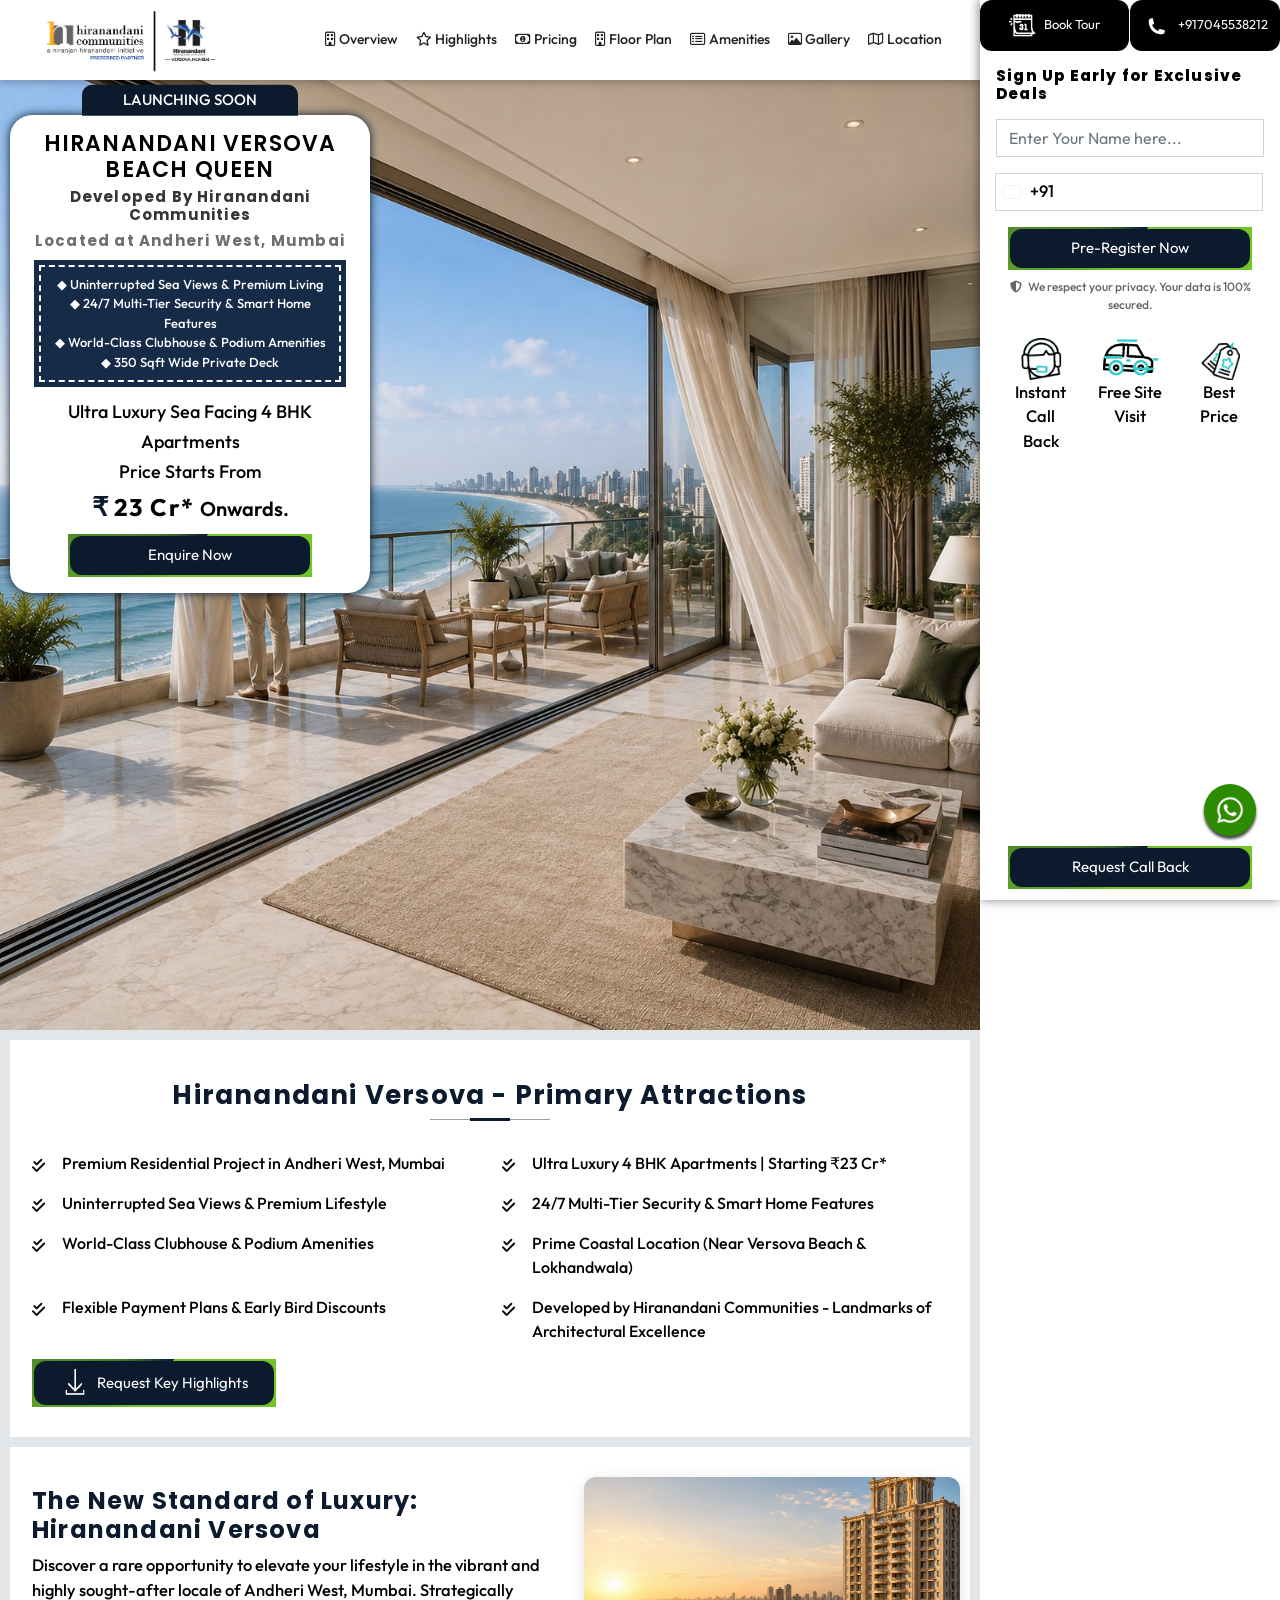
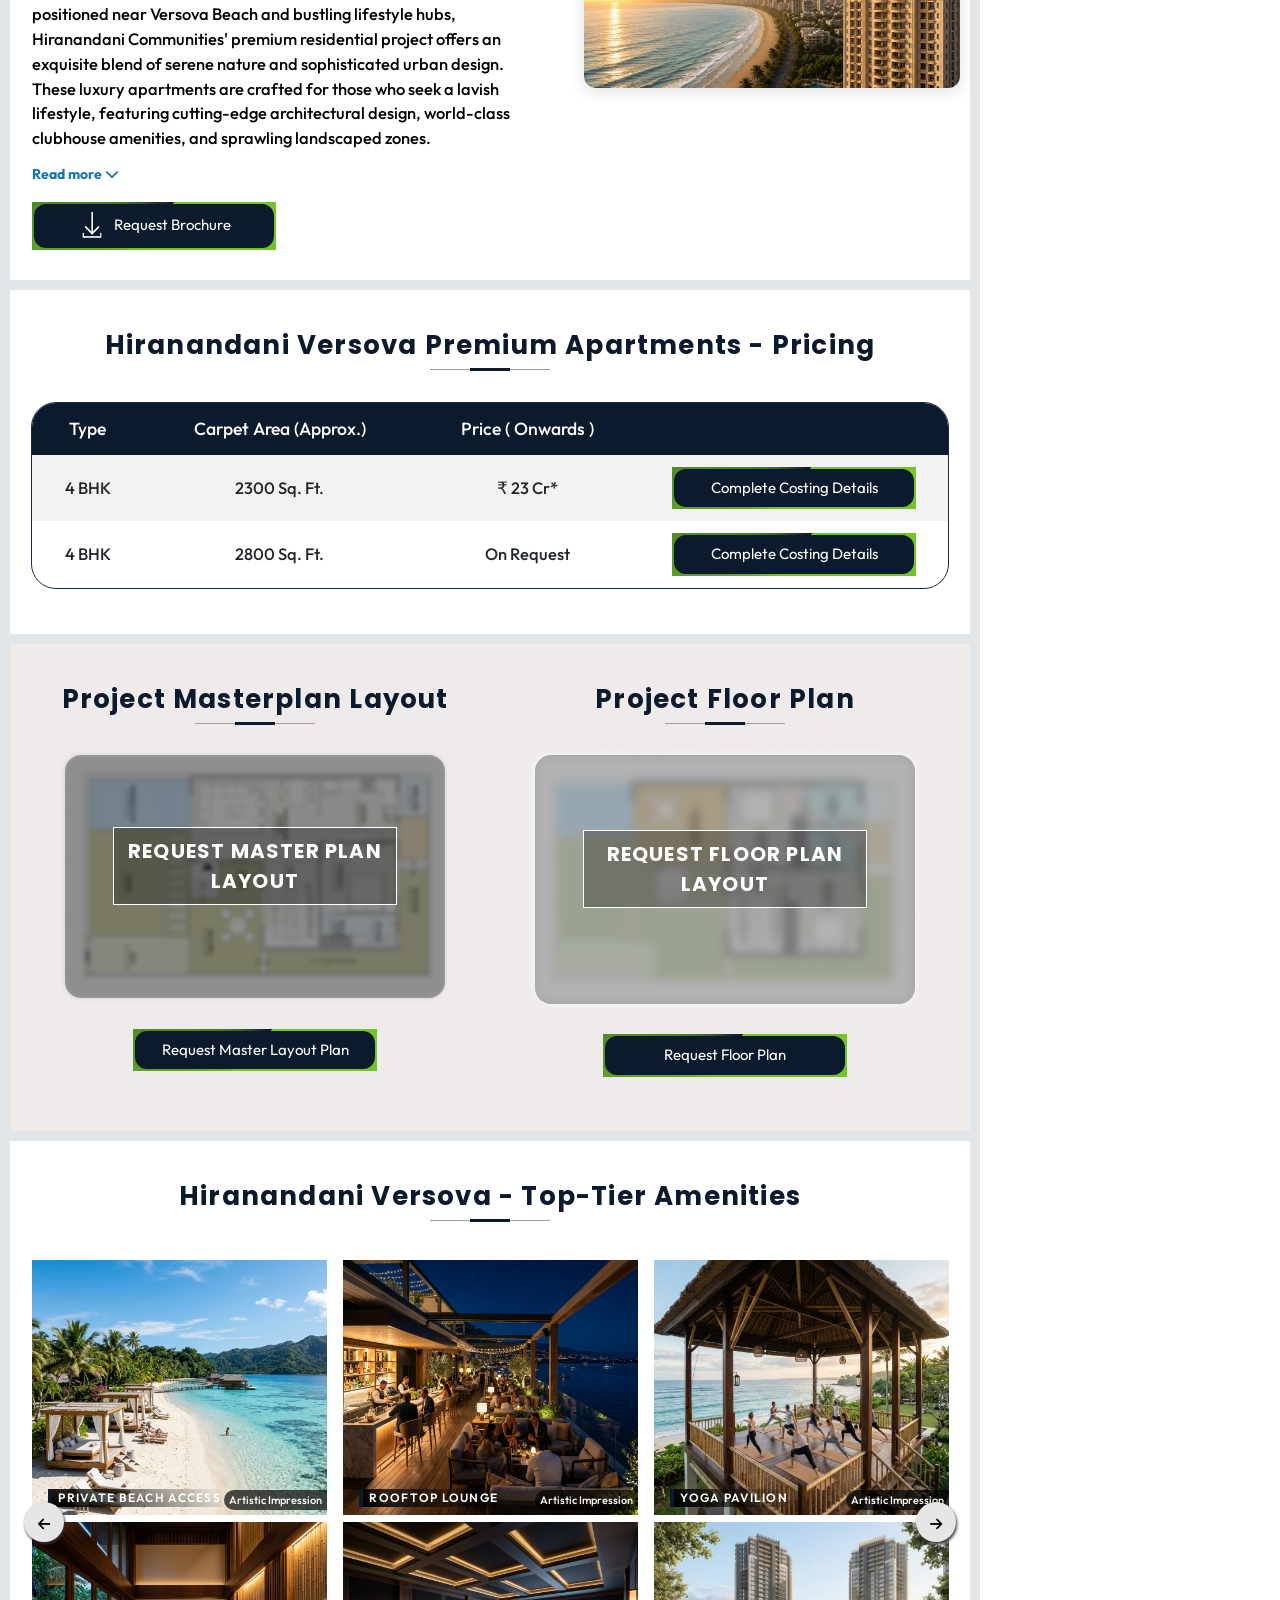
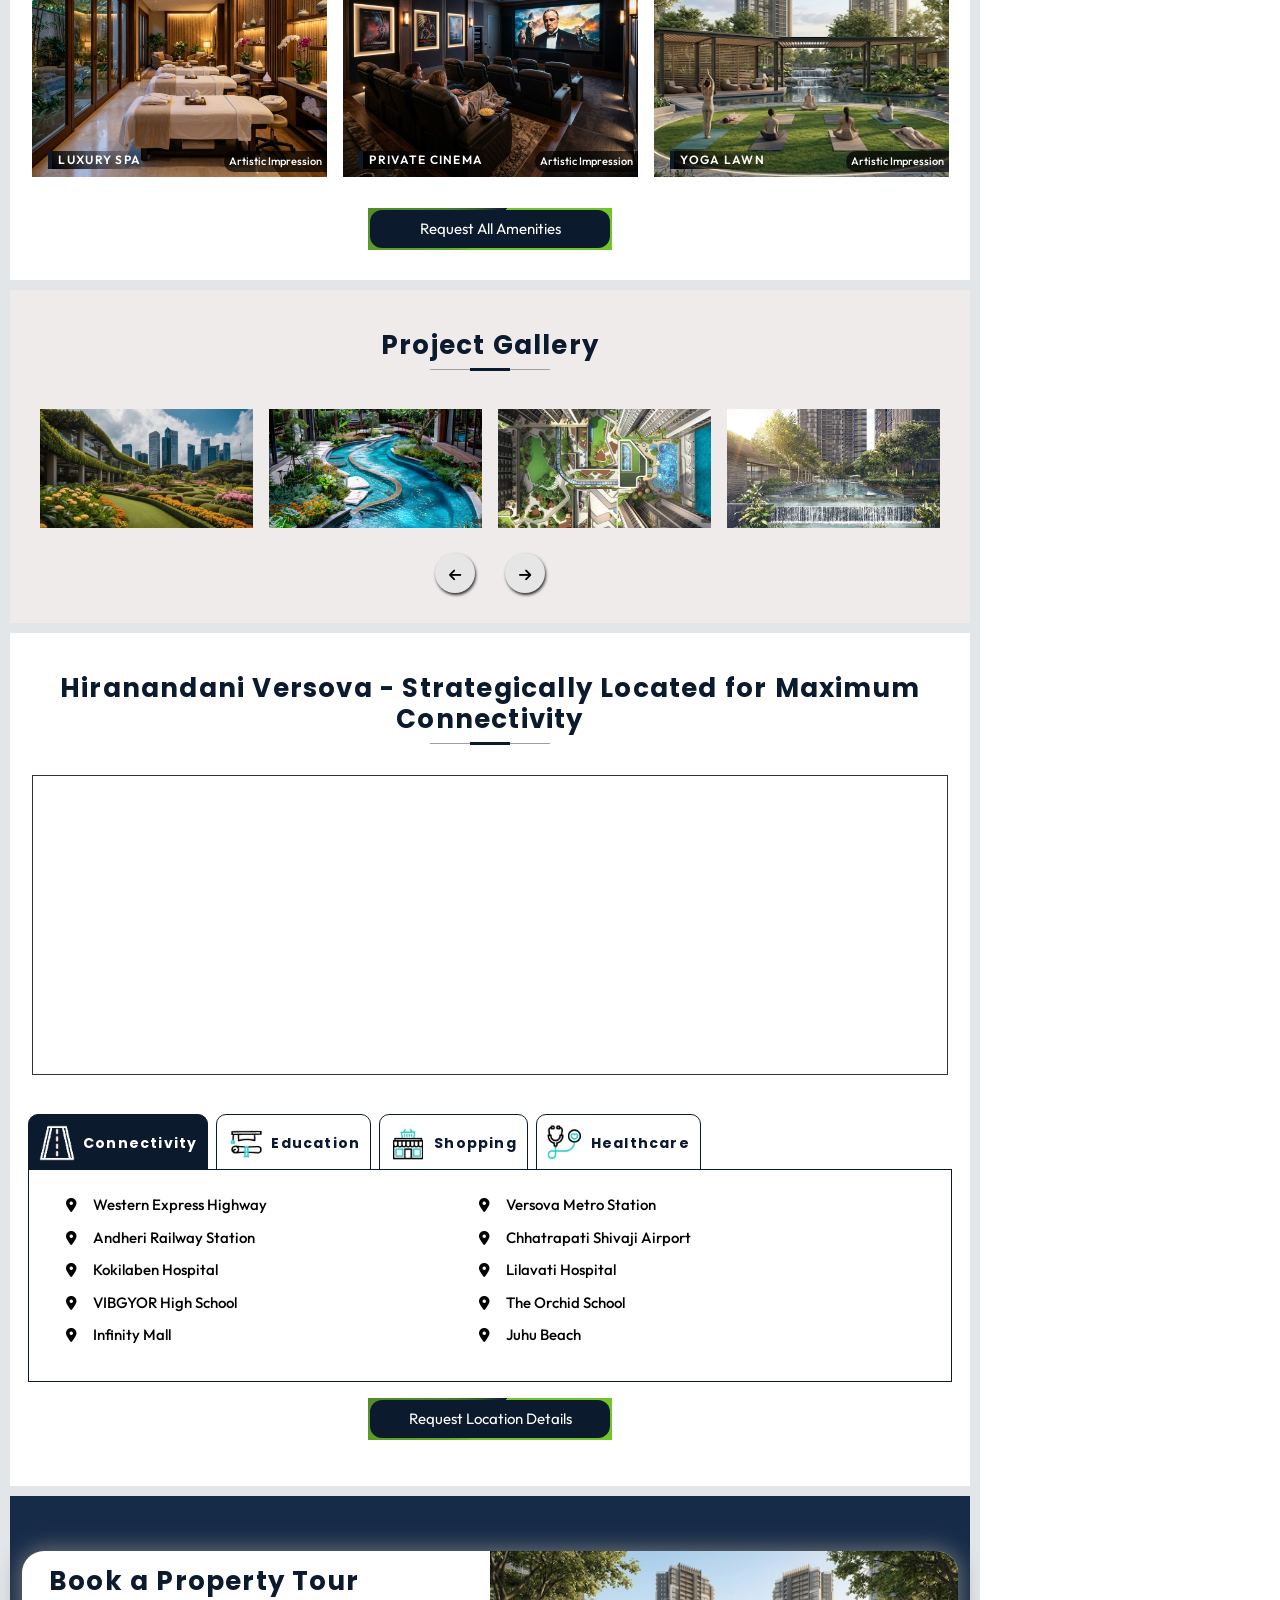
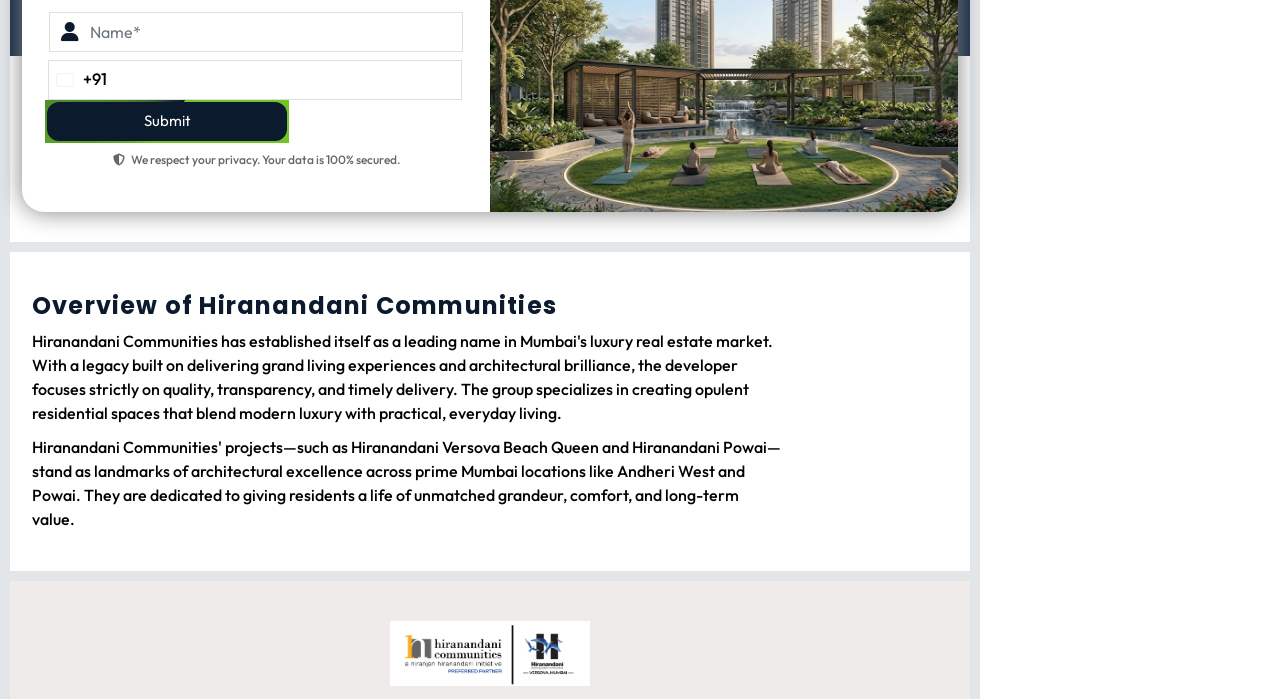
==== index.html @ 38509a09 "Update website content and design for Hiranandani Versova Beach Queen" ====
<!DOCTYPE html>
<html lang="en">

<head>

    <meta charset="utf-8" />
    <meta name="viewport" content="width=device-width, initial-scale=1.0, shrink-to-fit=no" />
    <link rel="icon" href="assets/images/favicon/favicon.png" sizes="16x16" />
    <link rel="preconnect" href="https://maps.google.com">
    <link rel="dns-prefetch" href="https://maps.google.com">
    <link rel="preload" as="image" href="assets/hiranandani-versova-hero-banner-desktop.jpeg" fetchpriority="high">
    <!-- SEO -->
    <!-- HTML Meta Tags -->
    <title>Hiranandani Versova | Ultra Luxury Sea Facing 4 BHK, Andheri West</title>
    <meta name="description"
        content="Hiranandani Versova — ultra luxury sea facing 4 BHK apartments in Andheri West, Mumbai. Premium living near Versova Metro with world-class amenities.">
    <meta name="keywords"
        content="Hiranandani Versova, luxury apartments in Andheri West, premium project Mumbai, 4 BHK sea facing, Hiranandani Communities">
    <!-- Facebook Meta Tags -->
    <meta property="og:url" content="">
    <meta property="og:type" content="website">
    <meta property="og:title" content="Hiranandani Versova | Ultra Luxury Sea Facing 4 BHK, Andheri West">
    <meta property="og:description"
        content="Explore Hiranandani Versova – Premium luxury apartments offering uninterrupted sea views, top-tier amenities, seamless connectivity, and closeness to Versova Metro. Exclusive high-rise community in Andheri West, Mumbai.">
    <meta property="og:image" content=">
        
        <meta name=" twitter:card" content="summary_large_image">
    <meta property="twitter:domain" content="">
    <meta property="twitter:url" content="">
    <meta name="twitter:title" content="">

    <meta property="og:image" content="">
    <!-- SEO -->
    <link rel="stylesheet" href="assets/js/ajax/libs/bootstrap/5.0.0/css/bootstrap.min.css" />
    <link rel="stylesheet" href="assets/js/ajax/libs/font-awesome/6.4.0/css/all.min.css" />
    <link rel="stylesheet" href="assets/js/ajax/libs/OwlCarousel2/2.3.4/assets/owl.carousel.css" />
    <link rel="stylesheet" href="assets/js/ajax/libs/OwlCarousel2/2.3.4/assets/owl.theme.default.css" />
    <link rel="stylesheet" href="assets/js/ajax/libs/slick-carousel/1.8.1/slick-theme.css" />
    <link rel="stylesheet" href="assets/js/ajax/libs/slick-carousel/1.8.1/slick.css" />
    <link rel="stylesheet" href="assets/js/ajax/libs/slick-lightbox/0.2.12/slick-lightbox.css" />
    <link rel="stylesheet" href="assets/css/fonts.css" />
    <link rel="stylesheet" href="assets/css/gallery.css" />
    <link href="assets/css/style.css" rel="stylesheet" />
    <link rel="stylesheet" href="assets/css/intlTelInput.css" />
    <!-- slid to submit -->
    <link rel="stylesheet" href="assets/css/jquery-ui.css" />
    <link href="assets/css/slide-to-submit.css" rel="stylesheet" />
    <!-- slid to submit -->
    <link href="assets/css/theme.css" rel="stylesheet" />
    <link rel="canonical" href="index-2.html" />
    <style>
        .enquire-modal.modal .modal-dialog form .forms-input-fields .form-control {
            margin-top: 5px !important;
        }

        .iti {
            position: relative;
            display: inline-block;
            width: 100% !important;
            margin-left: -2px !important;
        }

        .iti__country-container {
            margin-top: -1px !important;
        }

        #contact .desktop-summary .iti__country-container {
            margin-top: -1px !important;
        }

        .iti__search-input {
            padding-top: 7px !important;
            padding-bottom: 7px !important;
        }

        .iti--inline-dropdown .iti__dropdown-content,
        .iti--container {
            z-index: 99999 !important;
        }

        #autoPopup .iti__country-container {
            margin-top: -22px !important;
            margin-left: -8px;
        }

        .modal-content .iti {
            margin-left: 4px !important;
        }

        #main-popup .iti__country-container {
            margin-top: 2px !important;
        }

        @media (max-width: 1919px) and (min-width: 992px) {
            .navbar-light .navbar-nav .nav-link {
                padding: 0px 20px 0px 26px;
                margin: -14px;
                color: #222;
                margin-top: -11px;
                font-size: 14px;
            }
        }
    </style>



    <!-- js start -->
    <script src="assets/js/jquery.min.js"></script>

    <script src="assets/js/intlTelInput.min.js"></script>
    <script src="assets/js/utils.js"></script>
    <script src="assets/js/jquery-ui.min.js"></script>
    <script src="assets/js/jquery.ui.touch-punch.min.js"></script>
    <!-- slid to submit end-->
    <script src="assets/js/owl.carousel.min.js"></script>
    <script src="assets/js/popper.min.js"></script>
    <script src="assets/js/bootstrap.min.js"></script>
    <!-- gallery JS -->
    <script src="assets/js/slick.min.js"></script>
    <script src="assets/js/slick-lightbox.min.js"></script>
    <script src="assets/js/custom.js"></script>
    <script type="text/javascript">
        $(window).on("load", function () {
            // Wait for 5 seconds (5000 milliseconds) after the page has loaded
            setTimeout(function () {
                $("#autoPopup").modal("show");
            },7000);
        });

        $(document).ready(function () {
            $(".js-gallery").slick({
                slidesToShow: 4,
                slidesToScroll: 1,
                arrows: true,
                fade: false,
                autoplay: true,
                autoplaySpeed: 2000,
                adaptiveHeight: true,
                prevArrow: '<span class="gallery-arrow mod-prev"><i class="fas fa-arrow-left"></i></span>',
                nextArrow: '<span class="gallery-arrow mod-next"><i class="fas fa-arrow-right"></i></span>',
                responsive: [
                    {
                        breakpoint: 1024,
                        settings: {
                            centerMode: true,
                            centerPadding: "0px",
                            slidesToShow: 4,
                        },
                    },
                    {
                        breakpoint: 980,
                        settings: {
                            centerMode: true,
                            centerPadding: "0px",
                            slidesToShow: 3,
                        },
                    },
                    {
                        breakpoint: 480,
                        settings: {
                            centerMode: false,
                            centerPadding: "0px",
                            slidesToShow: 1,
                        },
                    },
                ],
            });
            $(".js-gallery").slickLightbox({
                src: "src",
                itemSelector: ".js-gallery-popup img",
                background: "rgba(0, 0, 0, .7)",
            });

            $("#slick1").slick({
                rows: 2,
                dots: false,
                arrows: true,
                prevArrow: '<span class="amenities-arrow mod-prev"><i class="fas fa-arrow-left"></i></span>',
                nextArrow: '<span class="amenities-arrow mod-next"><i class="fas fa-arrow-right"></i></span>',
                infinite: true,
                speed: 300,
                slidesToShow: 3,
                slidesToScroll: 3,
                responsive: [
                    {
                        breakpoint: 1024,
                        settings: {
                            centerMode: true,
                            centerPadding: "0px",
                            slidesToShow: 4,
                        },
                    },
                    {
                        breakpoint: 980,
                        settings: {
                            centerMode: true,
                            centerPadding: "0px",
                            slidesToShow: 3,
                        },
                    },
                    {
                        breakpoint: 480,
                        row: 1,
                        settings: {
                            centerMode: true,
                            centerPadding: "0px",
                            slidesToShow: 1,
                        },
                    },
                ],
            });
        });
    </script>


    <script>
        $(document).ready(function () {
            var itiInstances = [];

            $(".phone").each(function () {
                var input = this;
                var iti = window.intlTelInput(input, {
                    initialCountry: "in", // ✅ Default India
                    separateDialCode: true,
                    allowDropdown: false,
                    utilsScript: "assets/js/utils.js",
                });
                itiInstances.push({ input: input, iti: iti });

                // Update values on country change as well
                $(input).on("countrychange", function () {
                    $(input).trigger("keyup");
                });
            });

            $(".phone").on("keyup change", function () {
                var input = this;
                // ✅ find the corresponding iti instance for this input
                var instance = itiInstances.find((item) => item.input === input);
                if (!instance) return;

                var fullNumber = instance.iti.getNumber(); // E.164 format e.g. +919876543210
                var countryData = instance.iti.getSelectedCountryData();

                //$(input).closest('form').find("input[name='fullMobileNo']").val(fullNumber);
                $(input).closest("form").find("input[name='iso_code']").val(countryData.iso2);
                $(input)
                    .closest("form")
                    .find("input[name='mobileExt']")
                    .val("+" + countryData.dialCode);
            });
        });
        var querystring = window.location.href;
        var aaa = querystring.split("?");
        jQuery("#utmtracking a").each(function () {
            var href = jQuery(this).attr("href");
            var href2 = href + "?" + aaa[1];
            jQuery(this).attr("href", href2);
        });

        var current_url = querystring;
        //alert(current_url);
        var str2 = "utm_";
        if (current_url.indexOf(str2) != -1) {
            setCookie("cp_utm_data", current_url, 1);
        }

        function setCookie(name, value, days) {
            var expires = "";
            if (days) {
                var date = new Date();
                date.setTime(date.getTime() + days * 24 * 60 * 60 * 1000);
                expires = "; expires=" + date.toUTCString();
            }
            document.cookie = name + "=" + (value || "") + expires + "; path=/";
        }
    </script>
    <script type="text/javascript">
        setInterval(function () {
            $(".mod-next").triggerHandler("click");
        }, 2000);
    </script>


    <!-- js end -->

</head>

<body class="theme is-loading">
    <nav class="navbar navbar-expand-lg navbar-light fixed-top">
        <div class="container-fluid">
            <a class="navbar-brand" href="#home" style="text-decoration: none;"> <img
                    src="assets/images/hiranandani-logo.png" alt="Project Logo"
                    class="img-fluid d-block mx-auto project-logo"
                    style="width: 200px; max-width: 200px; margin-top: 30px; margin-bottom: 30px; " /> </a>
            <!--this content fetch from JS-->
            <div class="d-flex">
                <button class="navbar-toggler" type="button" data-bs-toggle="collapse" data-bs-target="#navbarNav"
                    aria-controls="navbarNav"><span class="navbar-toggler-icon"></span></button>
            </div>
            <div class="collapse navbar-collapse justify-content-end" id="navbarNav">
                <ul class="navbar-nav align-items-center responsive-nav">
                    <li class="nav-item">
                        <a class="nav-link" href="index.html#home"> <i class="far fa-building mr-2"></i> Overview </a>
                    </li>

                    <li class="nav-item">
                        <a class="nav-link" href="index.html#highlights"> <i class="far fa-star mr-2"></i> Highlights
                        </a>
                    </li>

                    <li class="nav-item">
                        <a class="nav-link" href="index.html#pricing"> <i class="far fa-money-bill-alt mr-2"></i>
                            Pricing </a>
                    </li>

                    <li class="nav-item">
                        <a class="nav-link" href="index.html#floor-plan"> <i class="far fa-building mr-2"></i> Floor
                            Plan </a>
                    </li>

                    <li class="nav-item">
                        <a class="nav-link" href="index.html#amenities"> <i class="far fa-list-alt mr-2"></i> Amenities
                        </a>
                    </li>

                    <li class="nav-item">
                        <a class="nav-link ml-3" href="index.html#gallery"> <i class="far fa-image mr-2"></i> Gallery
                        </a>
                    </li>

                    <li class="nav-item">
                        <a class="nav-link" href="index.html#connectivity"> <i class="far fa-map mr-2"></i> Location
                        </a>
                    </li>


                </ul>
                <style>
                    .responsive-nav {
                        font-size: 16px;
                        /* Desktop default */
                    }

                    @media (max-width: 767px) {

                        /* Mobile */
                        .responsive-nav {
                            font-size: 14px;
                            align-items: flex-start;
                            /* optional: left align on mobile */
                        }

                        .project-logo {
                            margin-top: 4px !important;
                            margin-bottom: 4px !important;
                        }
                    }
                </style>
            </div>
        </div>
    </nav>
    <!--  Navigator End  -->
    <div class="main-container d-flex">
        <main class="left-section">
            <div class="page-wrapper">
                <!--  Top Section  -->
                <section id="home">
                    <div class="container-fuild">
                        <div class="hero-single-image">
                            <picture>
                                <source media="(max-width: 750px)" srcset="assets/hiranandani-versova-hero-banner-mobile.jpeg" />
                                <img class="d-block w-100" src="assets/hiranandani-versova-hero-banner-desktop.jpeg" srcset="assets/hiranandani-versova-hero-banner-desktop.jpeg" alt="Hiranandani Versova Hero Banner" fetchpriority="high" />
                            </picture>
                        </div>
                        <div class="project-details">
                            <p class="text-center mb-1 on-rera offset">LAUNCHING SOON</p>
                            <p class="text-center mb-1 non-rera offset">Arriving Shortly</p>
                            <h1 class="text-center mb-1" style="font-weight: 600; text-transform: uppercase;">Hiranandani Versova Beach Queen</h1>
                            <h6 class="text-center mb-2" style="color: #353535; font-size: 15px;">Developed By Hiranandani Communities
                            </h6>
                            <h6 class="text-center mb-2" style="font-size: 15px; color: #6e6e6e;">Located at
                                Andheri West, Mumbai</h6>
                            <div class="offerBox animatedtext">
                                <div class="innerBox">
                                    <p class="mb-0">◆ Uninterrupted Sea Views & Premium Living</p>
                                    <p class="mb-0">◆ 24/7 Multi-Tier Security & Smart Home Features</p>
                                    <p class="mb-0">◆ World-Class Clubhouse & Podium Amenities</p>
                                    <p class="mb-0">◆ 350 Sqft Wide Private Deck</p>

                                </div>
                            </div>
                            <p class="offer-info-text text-center mb-0">Ultra Luxury Sea Facing 4 BHK Apartments <br> Price
                                Starts From</p>
                            <div class="price-text"><span class="color-imp">₹ </span><span class="price-sub-text">23
                                    Cr*</span> <span class="price"> Onwards.</span></div>
                            <button id="banner-enquiry-button" data-id="Enquiry" type="button"
                                class="custom-btn btn btn-block mx-auto data-id-btn on-rera"
                                data-bs-target="#enquire-modal" data-bs-toggle="modal" data-bs-whatever="Enquire Now">
                                <span class="enquireNowBtn">Enquire Now</span>
                            </button>
                            <button id="banner-enquiry-button" data-id="Enquiry" type="button"
                                class="custom-btn btn btn-block mx-auto data-id-btn non-rera"
                                data-bs-target="#enquire-modal" data-bs-toggle="modal" data-bs-whatever="Enquire Now">
                                <span class="enquireNowBtn">Express Your Interest </span>
                            </button>
                        </div>
                    </div>
                </section>
                <div class="sec1 mob-form d-sm-block d-md-none d-lg-none">
                    <div class="call-back-section text-center mb-3 pb-3 border-bottom">
                        <h4 class="mb-0">Sign Up Early for Exclusive Deals</h4>
                    </div>
                    <div class="form-section">
                        <form class="text-center" name="Pre-Register" method="post" action="./submit.php">
                            <input type="hidden" name="iso_code" value="" />
                            <input type="hidden" name="mobileExt" value="" />
                            <div class="form-group mb-3">
                                <input type="text" class="form-control" id="formGroupExampleInput"
                                    placeholder="Enter Your Name here..." name="name" required /> <span
                                    class="error">Name field is required</span>
                            </div>
                            <div class="form-group mb-4">
                                <input type="tel" id="phone" class="form-control phone" name="mobile"
                                    placeholder="Phone Number" required maxlength="10" pattern="[0-9]{10}"
                                    inputmode="numeric"
                                    oninput="this.value = this.value.replace(/[^0-9]/g,'').slice(0,10);" />
                                <span class="error">Mobile field is required</span>
                            </div>
                            <div><input type="hidden" name="form_name" id="form_name1" class="form-control form_name"
                                    value="Pre-Register Mobile" /> <input type="hidden" id="website_url1"
                                    class="website_url" name="website_url" /></div>

                            <button type="submit" id="mobile-pre-register-button" data-id="Pre-Register Mobile"
                                class="custom-btn data-id-btn on-rera">
                                <span class="enquireNowBtn">Pre-Register Now</span>
                            </button>
                            <button type="submit" id="mobile-pre-register-button" data-id="Pre-Register Mobile"
                                class="custom-btn data-id-btn non-rera">
                                <span class="enquireNowBtn">Express Your Interest</span>
                            </button>
                        </form>
                        <p class="privacy-text text-center mt-2" style="font-size: 12px; color: #666;">
                            <i class="fa-solid fa-shield-halved me-1"></i> We respect your privacy. Your data is 100%
                            secured.
                        </p>
                    </div>
                </div>

                <!-- Highlight section -->
                <section class="sec2" id="highlights">
                    <div class="container mx-auto">
                        <h1 class="section-title">Hiranandani Versova - Primary Attractions</h1>
                        <div class="row">
                            <div class="col-xl-6 col-lg-4 col-sm-12 mb-3">
                                <div class="highlightData">
                                    <div class="iconBox"><i class="fa-solid fa-check-double"></i></div>
                                    <p>Premium Residential Project in Andheri West, Mumbai</p>
                                </div>
                            </div>
                            <div class="col-xl-6 col-lg-4 col-sm-12 mb-3">
                                <div class="highlightData">
                                    <div class="iconBox"><i class="fa-solid fa-check-double"></i></div>
                                    <p>Ultra Luxury 4 BHK Apartments | Starting ₹23 Cr*</p>
                                </div>
                            </div>
                            <div class="col-xl-6 col-lg-4 col-sm-12 mb-3">
                                <div class="highlightData">
                                    <div class="iconBox"><i class="fa-solid fa-check-double"></i></div>
                                    <p>Uninterrupted Sea Views & Premium Lifestyle</p>
                                </div>
                            </div>
                            <div class="col-xl-6 col-lg-4 col-sm-12 mb-3">
                                <div class="highlightData">
                                    <div class="iconBox"><i class="fa-solid fa-check-double"></i></div>
                                    <p>24/7 Multi-Tier Security & Smart Home Features</p>
                                </div>
                            </div>
                            <div class="col-xl-6 col-lg-4 col-sm-12 mb-3">
                                <div class="highlightData">
                                    <div class="iconBox"><i class="fa-solid fa-check-double"></i></div>
                                    <p>World-Class Clubhouse & Podium Amenities</p>
                                </div>
                            </div>
                            <div class="col-xl-6 col-lg-4 col-sm-12 mb-3">
                                <div class="highlightData">
                                    <div class="iconBox"><i class="fa-solid fa-check-double"></i></div>
                                    <p>Prime Coastal Location (Near Versova Beach & Lokhandwala)</p>
                                </div>
                            </div>
                            <div class="col-xl-6 col-lg-4 col-sm-12 mb-3">
                                <div class="highlightData">
                                    <div class="iconBox"><i class="fa-solid fa-check-double"></i></div>
                                    <p>Flexible Payment Plans & Early Bird Discounts</p>
                                </div>
                            </div>
                            <div class="col-xl-6 col-lg-4 col-sm-12 mb-3">
                                <div class="highlightData">
                                    <div class="iconBox"><i class="fa-solid fa-check-double"></i></div>
                                    <p>Developed by Hiranandani Communities - Landmarks of Architectural Excellence</p>
                                </div>
                            </div>

                        </div>
                        <button id="request-brochure-button" type="button" class="custom-btn data-id-btn on-rera"
                            data-bs-target="#enquire-modal" data-bs-toggle="modal" data-bs-whatever="Enquire Now"
                            data-id="Brochure">
                            <span class="enquireNowBtn"><img src="assets/images/gif_icon/download.gif"
                                    class="img-fluid icon_sz me-2" />Request Key Highlights</span>
                        </button>
                    </div>
                </section>
                <!--  Overview section  -->
                <section class="sec1" id="overview">
                    <div class="container">
                        <div class="row">
                            <div class="col-xl-7 col-lg-7 col-sm-12">
                                <div class="overview-data">
                                    <h1>The New Standard of Luxury: Hiranandani Versova</h1>
                                    <p class="overview-info">
                                        Discover a rare opportunity to elevate your lifestyle in the vibrant and highly
                                        sought-after locale of Andheri West, Mumbai. Strategically positioned near Versova Beach and bustling lifestyle hubs, Hiranandani Communities' premium residential project offers an
                                        exquisite blend of serene nature and sophisticated urban design. These luxury
                                        apartments are crafted for those who seek a lavish lifestyle, featuring
                                        cutting-edge architectural design, world-class clubhouse amenities, and
                                        sprawling landscaped zones.
                                    </p>
                                    <p>
                                        <span class="moreText" data-hit="more-overview">
                                            With seamless connectivity to Western Express Highway, Versova Metro Station, Infiniti Mall, and Lokhandwala, this project stands at the heart of Mumbai's
                                            premier lifestyle and investment corridor. Whether you are envisioning a
                                            luxurious family sanctuary or a high-yield real estate asset, Hiranandani Versova
                                            provides the perfect canvas for your aspirations in one of Mumbai's most
                                            premium neighborhoods.
                                        </span>
                                        <span data-target="-overview" class="button moreBtn viewmore"
                                            style="color: #1773b5;">Read more <i class="fa fa-chevron-down"></i></span>
                                    </p>
                                    <button id="request-brochure-button" type="button"
                                        class="custom-btn data-id-btn on-rera" data-bs-target="#enquire-modal"
                                        data-bs-toggle="modal" data-bs-whatever="Enquire Now" data-id="Brochure">
                                        <span class="enquireNowBtn"><img src="assets/images/gif_icon/download.gif"
                                                class="img-fluid icon_sz me-2" />Request Brochure</span>
                                    </button>
                                    <button id="request-brochure-button" type="button"
                                        class="custom-btn data-id-btn non-rera" data-bs-target="#enquire-modal"
                                        data-bs-toggle="modal" data-bs-whatever="Enquire Now" data-id="Brochure">
                                        <span class="enquireNowBtn">Express Your Interest</span>
                                    </button>
                                </div>
                            </div>
                            <div class="col-xl-5 col-lg-5 col-sm-12 text-center my-auto ps-lg-3 pe-lg-0 mt-3 mt-lg-0">
                                <img src="assets/hiranandani-versova-project-overview.jpg" style="width: 100%; aspect-ratio: 16 / 9; object-fit: cover; border-radius: 12px; box-shadow: 0 4px 15px rgba(0,0,0,0.12);" class="data-id-btn" data-id="Project Video" alt="Hiranandani Versova Overview" />
                            </div>
                        </div>
                    </div>
                </section>
                <!--  floor plan  -->
                <section class="sec1" id="pricing">
                    <div class="container sec-pd sec-price">
                        <div class="row gx-md-5">
                            <div class="col-12">
                                <h1 class="section-title on-rera">Hiranandani Versova Premium Apartments - Pricing</h1>
                                <h1 class="section-title non-rera">Exclusive Residences - Price Structure</h1>
                                <div class="">
                                    <table class="table table-borderless table-striped table-pricing text-center">
                                        <thead>
                                            <tr>
                                                <th scope="col">Type</th>
                                                <th scope="col">Carpet Area (Approx.)</th>
                                                <th scope="col">Price ( Onwards )</th>
                                                <th scope="col"></th>
                                            </tr>
                                        </thead>
                                        
                                        <tbody>
                                            <tr>
                                                <td class="price">4 BHK</td>
                                                <td>2300 Sq. Ft.</td>
                                                <td class="price"><span style="font-family: sans-serif;">₹</span> 23 Cr*</td>
                                                <td><a href="javascript:void(0);" class="btn text-white my-1 custom-btn"
                                                        data-bs-target="#enquire-modal" data-bs-toggle="modal"><span
                                                            class="enquireNowBtn">Complete Costing Details</span></a>
                                                </td>
                                            </tr>
                                            <tr>
                                                <td class="price">4 BHK</td>
                                                <td>2800 Sq. Ft.</td>
                                                <td class="price">On Request</td>
                                                <td><a href="javascript:void(0);" class="btn text-white my-1 custom-btn"
                                                        data-bs-target="#enquire-modal" data-bs-toggle="modal"><span
                                                            class="enquireNowBtn">Complete Costing Details</span></a>
                                                </td>
                                            </tr>
                                        </tbody>

                                    </table>
                                </div>
                            </div>
                        </div>
                    </div>
                </section>
                <!--  floor plan end  -->
                <section class="sec2" id="floor-plan">
                    <div class="container">
                        <div class="row justify-content-center">
                            <div class="col-md-6 layout-plan text-center mb-4">
                                <div>
                                    <h1 class="section-title on-rera master_plan_title">Project Masterplan Layout</h1>
                                    <h1 class="section-title non-rera mb-4">Proposed Estate Layout</h1>
                                </div>

                                <!-- Whole image clickable -->
                                <figure class="unit-plan-figure" data-bs-toggle="modal" data-bs-target="#enquire-modal"
                                    data-bs-whatever="Enquire Now" data-id="Master Layout Plan"
                                    style="cursor: pointer;">

                                    <img src="assets/hiranandani-versova-first-floor-plan.png" alt="Master Plan"
                                        class="img-fluid unit_plan_img" loading="lazy" />

                                    <!-- Overlay -->
                                    <figcaption class="unit-overlay">
                                        <h3 class="unit-title">REQUEST MASTER PLAN LAYOUT</h3>
                                        <span class="hover-btn">ENQUIRE NOW</span>
                                    </figcaption>
                                </figure>


                                <div class="btn_box text-center">
                                    <a href="#" class="btn mt-4 custom-btn data-id-btn on-rera mx-auto"
                                        data-bs-target="#enquire-modal" data-bs-toggle="modal"
                                        data-bs-whatever="Enquire Now" data-id="Master Layout Plan">
                                        <span class="enquireNowBtn">Request Master Layout Plan </span>
                                    </a>
                                    <a href="#" class="btn mt-4 custom-btn data-id-btn non-rera mx-auto"
                                        data-bs-target="#enquire-modal" data-bs-toggle="modal"
                                        data-bs-whatever="Enquire Now" data-id="Master Layout Plan">
                                        <span class="enquireNowBtn">Express Your Interest </span>
                                    </a>
                                </div>
                            </div>

                            <div class="col-md-6 layout-plan text-center mb-4">
                                <div>
                                    <h1 class="section-title on-rera master_plan_title">Project Floor Plan</h1>
                                    <h1 class="section-title non-rera mb-4">Proposed Floor Plan</h1>
                                </div>

                                <!-- Whole image clickable -->
                                <figure class="unit-plan-figure" data-bs-toggle="modal" data-bs-target="#enquire-modal"
                                    data-bs-whatever="Enquire Now" data-id="Floor Layout Plan" style="cursor: pointer;">

                                    <img src="assets/hiranandani-versova-second-floor-plan.png" alt="Unit Plan"
                                        class="img-fluid unit_plan_img" loading="lazy" style="filter: blur(4px);" />

                                    <!-- Overlay -->
                                    <figcaption class="unit-overlay">
                                        <h3 class="unit-title">REQUEST FLOOR PLAN LAYOUT</h3>
                                        <span class="hover-btn">ENQUIRE NOW</span>
                                    </figcaption>
                                </figure>


                                <div class="btn_box text-center">
                                    <a href="#" class="btn mt-4 custom-btn data-id-btn on-rera mx-auto"
                                        data-bs-target="#enquire-modal" data-bs-toggle="modal"
                                        data-bs-whatever="Enquire Now" data-id="Floor Layout Plan">
                                        <span class="enquireNowBtn">Request Floor Plan </span>
                                    </a>
                                    <a href="#" class="btn mt-4 custom-btn data-id-btn non-rera mx-auto"
                                        data-bs-target="#enquire-modal" data-bs-toggle="modal"
                                        data-bs-whatever="Enquire Now" data-id="Floor Layout Plan">
                                        <span class="enquireNowBtn">Express Your Interest </span>
                                    </a>
                                </div>
                            </div>

                        </div>
                    </div>
                </section>
                <!--  floor plan end  -->
                <section class="sec1" id="amenities">
                    <div class="container">
                        <h1 class="section-title on-rera">Hiranandani Versova - Top-Tier Amenities</h1>
                        <h1 class="section-title non-rera mb-4">State-of-the-Art Lifestyle Features</h1>
                        <div class="slick-wrapper">
                            <div class="inline-flex align-items-center">
                                <div id="slick1">
                                    <div class="slide-item">
                                        <div class="amenity-content amenities-img-holder">
                                            <img src="assets/images/modern_gym.png" alt="Modern Gym"
                                                loading="lazy" />
                                            <p>Modern Gym</p>
                                        </div>
                                    </div>
                                    <div class="slide-item">
                                        <div class="amenity-content amenities-img-holder">
                                            <img src="assets/images/infinity_pool.png" alt="Infinity Edge Pool"
                                                loading="lazy" />
                                            <p>Infinity Edge Pool</p>
                                        </div>
                                    </div>
                                    <div class="slide-item">
                                        <div class="amenity-content amenities-img-holder">
                                            <img src="assets/images/private_beach.png"
                                                alt="Private Beach Access" loading="lazy" />
                                            <p>Private Beach Access</p>
                                        </div>
                                    </div>
                                    <div class="slide-item">
                                        <div class="amenity-content amenities-img-holder">
                                            <img src="assets/images/luxury_spa.png" alt="Luxury Spa"
                                                loading="lazy" />
                                            <p>Luxury Spa</p>
                                        </div>
                                    </div>
                                    <div class="slide-item">
                                        <div class="amenity-content amenities-img-holder">
                                            <img src="assets/images/rooftop_lounge.png" alt="Rooftop Lounge"
                                                loading="lazy" />
                                            <p>Rooftop Lounge</p>
                                        </div>
                                    </div>
                                    <div class="slide-item">
                                        <div class="amenity-content amenities-img-holder">
                                            <img src="assets/images/private_cinema.png" alt="Private Cinema"
                                                loading="lazy" />
                                            <p>Private Cinema</p>
                                        </div>
                                    </div>
                                    <div class="slide-item">
                                        <div class="amenity-content amenities-img-holder">
                                            <img src="assets/images/yoga_pavilion.png"
                                                alt="Yoga Pavilion" loading="lazy" />
                                            <p>Yoga Pavilion</p>
                                        </div>
                                    </div>
                                    <div class="slide-item">
                                        <div class="amenity-content amenities-img-holder">
                                            <img src="assets/images/amenities/Yoga Lawn.png" alt="Yoga Lawn"
                                                loading="lazy" />
                                            <p>Yoga Lawn</p>
                                        </div>
                                    </div>
                                </div>
                            </div>
                        </div>
                        <div class="text-center mt-3">
                            <button id="request-amenities-button" type="button"
                                class="btn custom-btn data-id-btn on-rera" data-bs-target="#enquire-modal"
                                data-bs-toggle="modal" data-bs-whatever="Enquire Now" data-id="Amenities">
                                <span class="enquireNowBtn"> Request All Amenities </span>
                            </button>
                            <button id="request-amenities-button" type="button"
                                class="btn custom-btn data-id-btn non-rera" data-bs-target="#enquire-modal"
                                data-bs-toggle="modal" data-bs-whatever="Enquire Now" data-id="Amenities">
                                <span class="enquireNowBtn"> Express Your Interest </span>
                            </button>
                        </div>
                    </div>
                </section>
                <!--  Amenities section end end  -->
                <!--  Gallery section  -->
                <section class="sec2" id="gallery">
                    <div class="container wow fadeInUp">
                        <!-- data-wow-delay="0.1s" -->
                        <h1 class="section-title">Project Gallery</h1>
                        <div class="content-gallery">
                            <div class="gallery js-gallery">
                                <div class="gallery-item">
                                    <div class="gallery-img-holder js-gallery-popup"><img
                                            src="assets/images/gallery/gallery1.png" alt="" class="gallery-img"
                                            loading="lazy" />
                                    </div>
                                </div>
                                <div class="gallery-item">
                                    <div class="gallery-img-holder js-gallery-popup"><img
                                            src="assets/images/gallery/gallery2.png" alt="" class="gallery-img"
                                            loading="lazy" />
                                    </div>
                                </div>
                                <div class="gallery-item">
                                    <div class="gallery-img-holder js-gallery-popup"><img
                                            src="assets/images/gallery/gallery3.png" alt="" class="gallery-img"
                                            loading="lazy" />
                                    </div>
                                </div>
                                <div class="gallery-item">
                                    <div class="gallery-img-holder js-gallery-popup"><img
                                            src="assets/images/gallery/gallery4.png" alt="" class="gallery-img"
                                            loading="lazy" />
                                    </div>
                                </div>
                                <div class="gallery-item">
                                    <div class="gallery-img-holder js-gallery-popup"><img
                                            src="assets/images/gallery/gallery5.png" alt="" class="gallery-img"
                                            loading="lazy" />
                                    </div>
                                </div>
                                <div class="gallery-item">
                                    <div class="gallery-img-holder js-gallery-popup"><img
                                            src="assets/images/gallery/gallery6.png" alt="" class="gallery-img"
                                            loading="lazy" />
                                    </div>
                                </div>
                                <div class="gallery-item">
                                    <div class="gallery-img-holder js-gallery-popup"><img
                                            src="assets/images/gallery/gallery7.png" alt="" class="gallery-img"
                                            loading="lazy" />
                                    </div>
                                </div>

                            </div>
                        </div>
                    </div>
                </section>
                <!--  Gallery section end  -->
                <section class="sec1" id="connectivity">
                    <div class="container">
                        <h1 class="section-title">Hiranandani Versova - Strategically Located for Maximum Connectivity</h1>
                        <div class="row mt-2">
                            <div class="col-xl-12">
                                <iframe loading="lazy" frameborder="0" allowfullscreen=""
                                    sandbox="allow-scripts allow-same-origin" title="Google map"
                                    src="https://maps.google.com/maps?q=Hiranandani%20Versova,%20Andheri%20West,%20Mumbai&t=&z=14&ie=UTF8&iwloc=&output=embed"
                                    width="100%" height="300"
                                    style="border: 1px solid #333; padding: 2px; background: #fff;"></iframe>
                            </div>
                        </div>
                        <div class="row pt-30 mb-3">
                            <div class="col-xl-12 col-lg-12 col-sm-12 text-dark mt-3 amenities-img"><!-- location-img-->
                            </div>
                            <div class="col-xl-12 col-lg-12 col-sm-12 text-dark amenities-info mt-3 ps-2 pe-2">
                                <div id="exTab1" class="fuild-container">
                                    <nav class="nav nav-pills">
                                        <a class="nav-link d-flex align-items-center active show" data-bs-toggle="pill"
                                            href="#business">
                                            <img src="assets/images/gif_icon/Connectivity.gif" width="36"
                                                class="img-fluid mb-2 me-2" />
                                            <h6 class="subtitle inventory">Connectivity</h6>
                                        </a>
                                        <a class="nav-link d-flex align-items-center" data-bs-toggle="pill"
                                            href="#education">
                                            <img src="assets/images/gif_icon/Education.gif" width="36"
                                                class="img-fluid mb-2 me-2" />
                                            <h6 class="subtitle inventory">Education</h6>
                                        </a>
                                        <a class="nav-link d-flex align-items-center" data-bs-toggle="pill"
                                            href="#malls">
                                            <img src="assets/images/gif_icon/Mall.gif" width="36"
                                                class="img-fluid mb-2 me-2" />
                                            <h6 class="subtitle inventory">Shopping</h6>
                                        </a>
                                        <a class="nav-link d-flex align-items-center" data-bs-toggle="pill"
                                            href="#health">
                                            <img src="assets/images/gif_icon/Healthcare.gif" width="36"
                                                class="img-fluid mb-2 me-2" />
                                            <h6 class="subtitle inventory">Healthcare</h6>
                                        </a>




                                    </nav>
                                    <div class="tab-content clearfix">
                                        <div class="tab-pane fade active show" id="business">
                                            <ul>
                                                <li>Western Express Highway</li>
                                                <li>Versova Metro Station</li>
                                                <li>Andheri Railway Station</li>
                                                <li>Chhatrapati Shivaji Airport</li>
                                                <li>Kokilaben Hospital</li>
                                                <li>Lilavati Hospital</li>
                                                <li>VIBGYOR High School</li>
                                                <li>The Orchid School</li>
                                                <li>Infinity Mall</li>
                                                <li>Juhu Beach</li>



                                            </ul>
                                        </div>
                                        <div class="tab-pane fade" id="education">
                                            <ul>
                                                <li>DSB International School</li>
                                                <li>Yak Public School - Nearby</li>
                                                <li>Shree Raj Educational Centre - Nearby</li>
                                                <li>Quality Schools in Andheri West Region</li>

                                            </ul>
                                        </div>
                                        <div class="tab-pane fade" id="malls">
                                            <ul>
                                                <li>Food Plaza Court Mall - Nearby</li>
                                                <li>Susan Mall - Nearby</li>
                                                <li>Shopping & Entertainment Hubs in Region</li>

                                            </ul>
                                        </div>
                                        <div class="tab-pane fade" id="health">
                                            <ul>
                                                <li>Dhirubhai Ambani Hospital - 20 Mins</li>
                                                <li>Sai Clinic - Nearby</li>
                                                <li>Jakhotia Nursing Home - Nearby</li>
                                                <li>Paranjape Surgical and Maternity Hospital - 15 Mins</li>


                                            </ul>
                                        </div>

                                    </div>
                                </div>
                            </div>
                            <div class="text-center mt-3">
                                <button id="request-location-button" type="button"
                                    class="btn custom-btn data-id-btn on-rera" data-bs-target="#enquire-modal"
                                    data-bs-toggle="modal" data-bs-whatever="Enquire Now" data-id="Amenities">
                                    <span class="enquireNowBtn"> Request Location Details</span>
                                </button>
                                <button id="request-location-button" type="button"
                                    class="btn custom-btn data-id-btn non-rera" data-bs-target="#enquire-modal"
                                    data-bs-toggle="modal" data-bs-whatever="Enquire Now" data-id="Amenities">
                                    <span class="enquireNowBtn"> Express Your Interest </span>
                                </button>
                            </div>
                        </div>
                    </div>
                </section>
                <!--  Connectivity section end  -->
                <!--  Contact section  -->
                <section id="contact">
                    <div class="container-fluid full-width"></div>
                    <div class="container">
                        <div class="contact-inner">
                            <div class="container contact-data">
                                <div class="row">
                                    <div class="col-lx-6 col-lg-6 col-sm-12 image-carousel1 ps-0 pe-0"><img
                                            src="assets/images/amenities/Yoga Lawn.png" class="img-fluid" />
                                    </div>
                                    <div class="col-lx-6 col-lg-6 col-sm-12 form-data">
                                        <div class="form">
                                            <h3 class="section-title">Book a Property Tour</h3>
                                            <form class="text-center" name="schedule-site" method="post"
                                                action="./submit.php">
                                                <input type="hidden" name="iso_code" value="" />
                                                <input type="hidden" name="mobileExt" value="" />
                                                <div class="row">
                                                    <div class="col-lg-12 col-sm-12 forms-input-fields">
                                                        <i class="fa-solid fa-user"></i> <input type="text" name="name"
                                                            class="form-control ms-0 me-0" required
                                                            placeholder="Name*" /> <span class="error">Name field is
                                                            required</span>
                                                    </div>
                                                    <div class="col-lg-12 col-sm-12 forms-input-fields">
                                                        <input type="tel" name="mobile" id="phone"
                                                            class="form-control phone ms-0 me-0" required maxlength="10"
                                                            pattern="[0-9]{10}" inputmode="numeric"
                                                            oninput="this.value = this.value.replace(/[^0-9]/g,'').slice(0,10);" />
                                                        <span class="error">Mobile field is required</span>
                                                    </div>


                                                    <button id="schedule-site-visit-button" style="width: auto;"
                                                        type="submit" name="submit"
                                                        class="btn ms-2 custom-btn btn-hover text-white data-id-btn"
                                                        data-id="Contact Site Visit">
                                                        <span class="enquireNowBtn">Submit</span>
                                                    </button>
                                                </div>
                                            </form>
                                            <p class="privacy-text text-center mt-2"
                                                style="font-size: 12px; color: #666;">
                                                <i class="fa-solid fa-shield-halved me-1"></i> We respect your privacy.
                                                Your data is 100% secured.
                                            </p>
                                        </div>
                                    </div>
                                    <div class="col-lx-6 col-lg-6 col-sm-12 ps-0 pe-0 image-carousel m-0"><img
                                            src="assets/images/amenities/Yoga Lawn.png" class="img-fluid" />
                                    </div>
                                </div>
                            </div>
                        </div>
                    </div>
                </section>
                <!-- about developer section  -->
                <section class="sec1" id="about-developer">
                    <div class="container">
                        <div class="row">
                            <div class="col-xl-10 col-lg-7 col-sm-12">
                                <div class="overview-data">
                                    <h1>Overview of Hiranandani Communities</h1>
                                    <p class="overview-info" style="font-size: 16px;">
                                        Hiranandani Communities has established itself as a leading name in Mumbai's luxury real estate
                                        market. With a legacy built on delivering grand living experiences and
                                        architectural brilliance, the developer focuses strictly on quality,
                                        transparency, and timely delivery. The group specializes in creating opulent
                                        residential spaces that blend modern luxury with practical, everyday living.
                                    </p>
                                    <p class="overview-info" style="font-size: 16px;">
                                        Hiranandani Communities' projects—such as Hiranandani Versova Beach Queen and Hiranandani Powai—stand as landmarks of architectural excellence across prime Mumbai locations like Andheri West and Powai. They are dedicated to giving residents a life of unmatched
                                        grandeur, comfort, and long-term value.
                                    </p>
                                </div>
                            </div>
                        </div>
                    </div>
                </section>
                <!-- <section class="sec1" id="overview">
                        <div class="container">
                            <div class="row">
                                <div class="col-xl-10 col-lg-7 col-sm-12">
                                    <div class="overview-data">
                                        <h1>About PropX8</h1>
                                        <p class="overview-info" style="font-size: 16px;">
                                            PropX8 provides an integrated real estate ecosystem that caters to both businesses and home buyers. As an affiliate, our intelligent business-to-business approach seamlessly integrates stakeholders, while our ZERO cost assurance guarantees that we do not charge anything to our customers of any kind. This ensures a buyer experience that exceeds expectations. When you transact with us, you can trust that your real estate journey will be characterized by complete peace of mind, under our overarching umbrella of trust.
                                        </p>
                                        <p style="font-size: 14px;">
                                            ✔️ Government RERA Authorised Advertiser’s: PropX8, RERA Registration No A031182502223, GST Registration Number : 27BQIPS8810D1ZN
                                        </p>
                                       
                                       
                                    </div>
                                </div>
                               
                        </div>
                    </section> -->
                <!--  Contact section end xx -->
                <a id="" target="_blank" class="whatsaapBtn d-none d-lg-block on-rera discovery" aria-label="WhatsApp"
                    href="https://wa.me/+917045538212?text=Hey%20There,%20I%20would%20like%20to%20explore%20further%20details%20about%20Hiranandani%20Versova.%20Please%20share%20details.">
                    <span> <img src="assets/images/gif_icon/whatsappAnim.gif" width="34" alt=" " /> </span>
                </a>
                <!--  Footer  -->
                <footer class="sec3">
                    <div class="container on-rera">
                        <div class="foot_logo mb-3"><img src="assets/images/hiranandani-logo.png" alt="Project Logo"
                                class="d-block mx-auto project-logo" style="width: 200px;" /></div>
                        <div class="rera-container d-flex flex-column align-items-center text-center mt-3 mb-4">
                            <p class="mb-2" style="font-size: 13px; font-weight: bold; color: #555;">MAHARERA
                                REGISTRATION NO.</p>
                            <div class="d-flex align-items-center justify-content-center flex-wrap">
                                <div class="rera-numbers text-center me-3">
                                    <h5 class="mb-1" style="font-weight: 800; color: #111;">Coming Soon</h5>
                                </div>
                            </div>
                            <a href="https://maharera.mahaonline.gov.in" target="_blank" class="mt-2"
                                style="font-size: 14px; font-weight: 600; color: #0066cc; text-decoration: none;">maharera.mahaonline.gov.in</a>
                        </div>
                        <p id="disclaimer">
                            © Disclaimer : The information provided on this website is for informational purposes only
                            and does not constitute professional advice, an offer to sell or lease any property, or a
                            solicitation to buy or lease any property. This site is managed by a RERA registered Real
                            Estate Agent Firm Namely Lokesh Amlani (Registered Agent Firm bearing RERA no.
                            A52100029685). While we strive to provide accurate and up-to-date information, we cannot
                            guarantee its completeness, accuracy, or reliability. pricing is subject to change and
                            property availability cannot be guaranteed. Images are for representational purposes only
                            and may not reflect the actual properties. We may share your data with Real Estate
                            Regulatory Authority (RERA) registered Developers for further processing as necessary.
                            Additionally, we may send updates and information to the mobile number or email address
                            registered with us. All rights reserved. You should always conduct your own independent
                            research and due diligence before making any decisions based on the information presented
                            here.
                        </p>
                        <p class="text-center mb-0 pb-3">
                            <a href="Privacy-Policy.html" target="_blank"
                                style=" text-align: center; text-decoration: none;"> Privacy Policy</a>
                            <a href="Terms.html" target="_blank" style=" text-align: center; text-decoration: none;">|
                                Terms & Conditions</a>

                        </p>
                    </div>
                    <div class="container non-rera">
                        <div class="foot_logo mb-3"><img src="assets/images/hiranandani-logo.png" alt="Project Logo"
                                class="d-block mx-auto project-logo" style="width: 200px;" /></div>
                        <p id="disclaimer">
                            The content on this website is for informational purposes only and is not intended as an
                            offer for services or sale. The project mentioned has not yet received RERA clearance but is
                            currently in the process
                            of registration with the State Name Real Estate Regulatory Authority. The project name used
                            here is for branding and interest-generation purposes only and is not intended as the final
                            project name. No sales
                            or purchases are being facilitated for this pending project.
                            <span id="additional-content" class="moredisclaimerText" data-hit="more-overview">
                                This site is managed by Lokesh Amlani, a RERA authorized real estate agent.
                                The images displayed are for illustrative purposes and may not represent the actual
                                properties. Additionally, your
                                data may be shared with RERA-registered Developers to gauge interest and for polling
                                purposes. Updates and information may be sent to the contact details provided by you
                                based on your expressed interest.
                                Copyright and other intellectual property laws protect the content, design, and
                                information on this website. Unauthorized use or reproduction of the content may result
                                in legal action. Thank you for your
                                visit. RERA - Coming Soon
                            </span>
                            <span data-target="-overview" class="moredisclaimerBtn">Read More <i
                                    class="fa fa-chevron-down"></i></span>
                        </p>
                        <p class="text-center mb-0 pb-2">
                            <a href="Privacy-Policy.html" target="_blank"
                                style=" text-align: center; text-decoration: none;"> Privacy Policy | Terms &
                                Conditions</a>
                            <a href="Terms.html" target="_blank" style=" text-align: center; text-decoration: none;">|
                                Terms & Conditions</a>

                        </p>
                    </div>
                </footer>
                <!--  Footer end  -->
                <section id="footer-links">
                    <!-- <div class="container text-center">
                            <p>All Rights Reserved. © 2025 <a href="#" target="_blank" class="on-rera">PropX8</a></p>
                        </div> -->
                </section>
                <section>
                    <div class="footer-enquiryBtn d-flex d-sm-none">
                        <a class="monCall data-id-btn on-rera" id="mobPhone" href="tel:+917045538212">
                            <img src="assets/images/gif_icon/callus.gif" class="img-fluid icon_sz" /><br />
                            Call
                        </a>
                        <a class="monCall data-id-btn non-rera" id="mobPhone" data-bs-target="#enquire-modal"
                            data-bs-toggle="modal" data-bs-whatever="Enquire Now" data-id="call back">
                            <img src="assets/images/gif_icon/callus.gif" class="img-fluid icon_sz" /><br />
                            Call
                        </a>
                        <a id="" target="_blank" class="monCall"
                            href="https://wa.me/+917045538212?text=Hey%20There,%20I%20would%20like%20to%20explore%20further%20details%20about%20Hiranandani%20Versova.%20Please%20share%20details.">
                            <img src="assets/images/gif_icon/WhatsApp.gif" class="img-fluid icon_sz" /><br />
                            WhatsApp
                        </a>
                        <a class="monCall data-id-btn on-rera" id="mobPhone" data-bs-target="#enquire-modal"
                            data-bs-toggle="modal" data-bs-whatever="Enquire Now" data-id="Enquire Now">
                            <img src="assets/images/gif_icon/Instant%20Call%20Back.gif" class="img-fluid icon_sz" />
                            <br />
                            Enquire Now
                        </a>
                        <a class="monCall data-id-btn non-rera" id="mobPhone" data-bs-target="#enquire-modal"
                            data-bs-toggle="modal" data-bs-whatever="Enquire Now" data-id="Enquire Now">
                            <img src="assets/images/gif_icon/Instant%20Call%20Back.gif" class="img-fluid icon_sz" />
                            <br />
                            Express Your Interest
                        </a>
                    </div>
                </section>
            </div>
        </main>
        <!--end left-section-->
        <section class="desktop-summary">
            <div class="og-block d-flex justify-content-between">
                <button id="right-panel-schedule-site-visit-button" class="btn data-id-btn"
                    data-bs-target="#enquire-modal" data-bs-toggle="modal" data-bs-whatever="Enquire Now"
                    data-id="Site Visit">
                    <img src="assets/images/gif_icon/Calendar.gif" class="img-fluid icon_sz me-1" /> Book Tour
                </button>
                <button class="btn on-rera"><img src="assets/images/gif_icon/callus.gif"
                        class="img-fluid icon_sz me-1" /><a href="tel:+917045538212"
                        style="color: #ffff; text-decoration: none;"> +917045538212</a></button>
            </div>
            <div class="form-section p-3">
                <h2 class="pb-2">Sign Up Early for Exclusive Deals</h2>
                <form class="text-center" name="Pre-Register-sidemodal" action="./submit.php" method="post">
                    <input type="hidden" name="iso_code" value="" />
                    <input type="hidden" name="mobileExt" value="" />
                    <div class="form-group mb-3"><input type="text" class="form-control" id="formGroupExampleInput"
                            placeholder="Enter Your Name here..." name="name" required /> <span class="error">Name field
                            is required</span></div>
                    <div class="form-group mb-3"><input type="number" id="mobile" class="form-control phone" required
                            maxlength="10" pattern="[0-9]{10}" inputmode="numeric"
                            oninput="this.value = this.value.replace(/[^0-9]/g,'').slice(0,10);" name="mobile" /> <span
                            class="error">Mobile field is required</span></div>
                    <div><input type="hidden" name="form_name" id="form_name2" class="form-control form_name"
                            value="Pre-Register" /> <input type="hidden" id="website_url2" class="website_url"
                            name="website_url" /></div>

                    <button type="submit" id="right-panel-preregister-button"
                        class="custom-btn btn btn-block mx-auto data-id-btn on-rera" data-id="Pre-Register">
                        <span class="enquireNowBtn">Pre-Register Now</span>
                    </button>
                    <button type="submit" id="right-panel-preregister-button"
                        class="custom-btn btn btn-block mx-auto data-id-btn non-rera" data-id="Pre-Register">
                        <span class="enquireNowBtn">Express Your Interest</span>
                    </button>
                </form>
                <p class="privacy-text text-center mt-2" style="font-size: 12px; color: #666;">
                    <i class="fa-solid fa-shield-halved me-1"></i> We respect your privacy. Your data is 100% secured.
                </p>
                <div class="enqModal mt-4">
                    <div class="row text-center justify-content-center icon-sec m-0">
                        <div class="col-4">
                            <img src="assets/images/gif_icon/Instant%20Call%20Back.gif" width="42"
                                class="img-fluid data-id-btn" />
                            <p class="mb-0">Instant Call Back</p>
                        </div>
                        <div class="col-4">
                            <img src="assets/images/gif_icon/Free%20Site%20Visit.gif" width="42"
                                class="img-fluid data-id-btn" style="scale: 1.5;" />
                            <p class="mb-0">Free Site Visit</p>
                        </div>
                        <div class="col-4">
                            <img src="assets/images/gif_icon/Best%20Price.gif" width="42" class="img-fluid"
                                alt="Best Price" />
                            <p class="mb-0">Best Price</p>
                        </div>
                    </div>
                </div>
            </div>
            <!--end form-section-->
            <div class="call-back-section text-center on-rera">
                <button id="right-panel-request-callback-button" class="custom-btn btn btn-block mx-auto data-id-btn"
                    data-bs-target="#enquire-modal" data-bs-toggle="modal" data-bs-whatever="Enquire Now"
                    data-id="Call Back">
                    <span class="enquireNowBtn"> Request Call Back</span>
                </button>
            </div>
            <div class="call-back-section text-center non-rera">
                <button id="right-panel-request-callback-button"
                    class="custom-btn btn btn-block mx-auto callBackBtn data-id-btn" data-bs-target="#enquire-modal"
                    data-bs-toggle="modal" data-bs-whatever="Enquire Now" data-id="Call Back">
                    <span class="enquireNowBtn">Express Your Interest </span>
                </button>
            </div>
            <!--end call-back-section-->
        </section>
    </div>
    <!--end main container-->
    <div class="modal enquire-modal" data-bs-dismissable="modal" id="enquire-modal">
        <div class="modal-dialog modal-dialog-centered">
            <div class="modal-content">
                <div class="modal-header">
                    <h4 class="modal-title text-center">Enquire Now</h4>
                    <button type="button" class="btn btn-md close modal-close" data-bs-dismiss="modal"
                        aria-label="Close"><span aria-hidden="true">×</span></button>
                </div>
                <div class="modal-body">
                    <a class="modal-logo text-center d-block mb-4" href="#"><img src="assets/images/hiranandani-logo.png"
                            alt="Project Logo" class="d-block mx-auto project-logo" style="width: 200px;" /></a>
                    <!--this content fetch from JS-->

                    <form id="main-popup" name="modal-form" method="post" action="./submit.php">
                        <input type="hidden" name="iso_code" value="" />
                        <input type="hidden" name="mobileExt" value="" />

                        <div class="row">
                            <div class="col-lg-6 col-sm-12 forms-input-fields">
                                <i class="fa-solid fa-user"></i> <input type="text" name="name" class="form-control"
                                    autofocus required placeholder="Name*" /> <span name="nameError" class="error">Name
                                    field is required</span>
                            </div>
                            <div class="col-lg-6 col-sm-12 forms-input-fields">
                                <input type="number" name="mobile" id="phone" class="form-control phone" required
                                    placeholder="Mobile*" minlength="10" maxlength="10"
                                    syle="margin-top: 5px !important;" maxlength="10" pattern="[0-9]{10}"
                                    inputmode="numeric"
                                    oninput="this.value = this.value.replace(/[^0-9]/g,'').slice(0,10);" />
                                <span name="nameError" class="error">Mobile field is required</span>
                            </div>
                        </div>
                        <div class="row">
                            <div class="col-lg-12 col-sm-12 forms-input-fields"><i class="fa-solid fa-envelope"></i>
                                <input type="email" name="email" class="form-control" placeholder="Email (Optional)" />
                            </div>
                        </div>
                        <div class="row">
                            <div class="col-lg-12 col-sm-12 forms-input-fields">

                                <div class="text-center">
                                    <button type="submit" name="Submit"
                                        class="custom-btn btn btn-block mx-auto data-id-btn mx-auto mt-3 on-rera">
                                        <span class="enquireNowBtn modal-btn">Enquire Now </span>
                                    </button>
                                    <button type="submit" name="Submit"
                                        class="custom-btn btn btn-block mx-auto data-id-btn mx-auto mt-3 non-rera">
                                        <span class="enquireNowBtn"> Express Your Interest </span>
                                    </button>
                                    <!-- <span class="d-block text-center my-2 on-rera"> <h6>Or</h6> </span>
                                        <div class="enquireNowBtn deskwhtsap d-sm-block d-md-block mx-auto p-0" style="background:#ffffff;width: 312px;">
                                            <a target="_blank" class="monCall whatsappBtn" href="https://wa.me/+917045538212?text=Hey%20There,%20I%20would%20like%20to%20explore%20further%20details%20about%20Hiranandani%20Versova.%20Please%20share%20details." style="width:100%">
                                                <img loading="lazy" alt="" src="assets/images/gif_icon/whatsappAnim.gif" id="blink-text" class="img-responsive center-block whatsapp-img" /> Connect On WhatsApp
                                            </a>
                                        </div> -->

                                </div>
                            </div>
                        </div>
                    </form>
                    <p class="privacy-text text-center mt-2" style="font-size: 12px; color: #666;">
                        <i class="fa-solid fa-shield-halved me-1"></i> We respect your privacy. Your data is 100%
                        secured.
                    </p>
                </div>
            </div>
        </div>
    </div>
    <!-- Modal Auto open- -->
    <div class="modal fade" id="autoPopup" role="dialog">
        <div class="modal-dialog modal-dialog-centered">
            <div class="modal-content">
                <div class="modal-body relative">
                    <div class="text-center">
                        <button type="button" class="btn btn-md position-absolute top-0 end-0 fs-2"
                            data-bs-dismiss="modal" aria-label="Close"><span aria-hidden="true">×</span></button>
                        <h4 class="modal-title text-center mb-2">Enquire Now</h4>
                        <small class="mb-4 d-block">Register Here And Avail The Best Offers!!</small>
                    </div>
                    <form name="modal-form1" method="post" action="./submit.php">
                        <input type="hidden" name="iso_code" value="" />
                        <input type="hidden" name="mobileExt" value="" />
                        <div class="row">
                            <div class="col-12 forms-input-fields">
                                <input type="text" name="name" id="name" class="form-control" autofocus required
                                    placeholder="Name*" /> <span name="nameError" class="error">Name field is
                                    required</span>
                            </div>
                            <div class="col-12 forms-input-fields">
                                <input type="number" name="mobile" id="mobile" class="form-control phone" required
                                    placeholder="Mobile*" maxlength="10" pattern="[0-9]{10}" inputmode="numeric"
                                    oninput="this.value = this.value.replace(/[^0-9]/g,'').slice(0,10);" /> <span
                                    name="nameError" class="error">Mobile field is required</span>
                            </div>
                        </div>
                        <div class="row">


                            <div class="col-12 forms-input-fields"><input type="email" name="email" class="form-control"
                                    placeholder="Email (Optional)" /></div>
                        </div>
                        <div><input type="hidden" name="form_name" id="form_name" class="form-control form_name"
                                value="Auto Modal" /> <input type="hidden" id="website_url" class="website_url"
                                name="website_url" /></div>
                        <div class="row">
                            <div class="col forms-input-fields">

                                <div class="text-center">
                                    <button type="submit" name="Submit"
                                        class="custom-btn btn btn-block mx-auto data-id-btn mx-auto mt-3 on-rera">
                                        <span class="enquireNowBtn">Enquire Now </span>
                                    </button>
                                    <button type="submit" name="Submit"
                                        class="custom-btn btn btn-block mx-auto data-id-btn mx-auto mt-3 non-rera">
                                        <span class="enquireNowBtn"> Express Your Interest </span>
                                    </button>
                                </div>
                                <!-- <span class="d-block text-center my-2 on-rera"> <h6>Or</h6> </span>
                                    <div class="enquireNowBtn d-sm-block d-md-block mx-auto p-0" style="background: #ffffff;">
                                        <a target="_blank" class="monCall whatsappBtn" href="https://wa.me/+917045538212?text=Hey%20There,%20I%20would%20like%20to%20explore%20further%20details%20about%20Hiranandani%20Versova.%20Please%20share%20details." style="width: 100%;">
                                            <img loading="lazy" alt="" src="assets/images/gif_icon/whatsappAnim.gif" id="blink-text" class="img-responsive center-block whatsapp-img" /> Connect On WhatsApp
                                        </a>
                                    </div>  -->

                            </div>
                        </div>
                    </form>
                    <p class="privacy-text text-center mt-2" style="font-size: 12px; color: #666;">
                        <i class="fa-solid fa-shield-halved me-1"></i> We respect your privacy. Your data is 100%
                        secured.
                    </p>
                </div>
            </div>
        </div>
    </div> -


    <style>
        /* IMAGE LIKE RECTANGLE LAYOUT */
        .arkade-img-layout {
            display: flex;
            min-height: 420px;
        }

        /* LEFT SLIM STRIP */
        .img-promise-strip {
            width: 32%;
            padding: 25px 15px;
            text-align: center;
            background: inherit;
            /* same site color */
        }

        .img-promise-strip h6 {
            font-weight: 600;
            margin-bottom: 25px;
        }

        /* PROMISE BOXES (IMAGE STYLE) */
        .img-promise-box {
            margin-bottom: 22px;
        }

        .img-promise-box span {
            display: block;
            font-size: 28px;
            margin-bottom: 6px;
        }

        .img-promise-box p {
            font-size: 14px;
            margin: 0;
        }

        /* RIGHT FORM */
        .img-form-area {
            width: 68%;
            padding: 30px;
        }

        /* CLEAN RECTANGLE FEEL */
        .modal-content,
        .form-control,
        .custom-btn {
            border-radius: 0 !important;
        }

        /* INPUT HEIGHT CONSISTENT */
        .img-form-area .form-control {
            height: 42px;
        }

        /* MOBILE STACK */
        @media (max-width: 767px) {
            .arkade-img-layout {
                flex-direction: column;
            }

            .img-promise-strip,
            .img-form-area {
                width: 100%;
            }
        }
    </style>


    <!-- javascript start -->

    <!-- javascript end -->
</body>


</html>
---- assets/css/fonts.css ----
/* Poppins */
@import url('https://fonts.googleapis.com/css2?family=Poppins:wght@400;500;600;700&display=swap');

/* Outfit */
@import url('https://fonts.googleapis.com/css2?family=Outfit:wght@400;500;600;700&display=swap');

@font-face {
  font-family: 'Poppins';
  font-style: normal; 
  font-weight: 500;
  font-display: swap;
}

@font-face {
  font-family: 'Outfit';
  font-style: normal; 
  font-weight: 500;
  font-display: swap;
}

/* Montserrat */
@font-face {
  font-family: 'MontserratRegular'; 
  src: url('../fonts/Montserrat/MontserratRegular.html') format('woff2'), /* Modern Browsers */
       url('../fonts/Montserrat/MontserratRegular.html') format('woff');  /* Legacy Browsers */
  font-style: normal; 
  font-weight:500;
  font-display: swap;
} 

/* outfit */
@font-face {
font-family: 'OutfitRegular';
  src: url('../fonts/Montserrat/OutfitRegular.html') format('woff2'), /* Modern Browsers */
       url('../fonts/Montserrat/OutfitRegular.html') format('woff');  /* Legacy Browsers */
  font-style: normal; 
  font-weight:500;
  font-display: swap;
}
@font-face {
font-family: 'OutfitMedium';
src: url('../fonts/Montserrat/OutfitMedium.html') format('woff2'), /* Modern Browsers */
    url('../fonts/Montserrat/OutfitMedium.html') format('woff');  /* Legacy Browsers */
font-style: normal; 
font-weight:600;
font-display: swap;
}
---- assets/css/gallery.css ----
.content-gallery {position:relative; display:block; width:100%; margin:0px auto 50px;}
.content-title {display:block; margin-bottom:40px; font-size:25px; line-height:27px;}
.slick-slider {margin:0 -8px;}
.slick-slide {text-align:center; margin:8px;}
.slick-track {display:flex; align-items:center;}
#amenities .slick-prev, #amenities .slick-next {z-index:999;}
#amenities .slick-next {right:0;}
#amenities .slick-prev {left:0;}
.amenities-arrow {position:absolute; top:50%; transform:translateY(-50%); width:40px; height:40px; font-size:14px; line-height:45px; text-align:center; background-color:#E6E6E6; z-index:10; border-radius:50%; cursor:pointer; box-shadow:1px 2px 3px #333; transition:background 0.3s ease;}
.amenities-arrow.mod-prev {left:0;}
.amenities-arrow.mod-next {right:0;}
.gallery {position:relative; display:block; width:100%; height:auto; margin:auto; border-radius:4px;}
.gallery .slick-list {overflow:hidden;}
.gallery .slick-slide {outline:none !important;}
.gallery-arrow {position:absolute; bottom:-70px; transform:translateY(-50%); width:40px; height:40px; font-size:14px; line-height:45px; text-align:center; background-color:#E6E6E6; z-index:10; border-radius:50%; cursor:pointer; box-shadow:1px 2px 3px #333; transition:background 0.3s ease;}
.gallery-arrow:hover {background:#D0DFE6;}
.gallery-arrow.mod-prev {left:45%;}
.gallery-arrow.mod-next {right:45%;}
.gallery-item {position:relative; float:left; vertical-align:middle; text-align:center;}
.gallery-img-holder {display:inline-block; width:auto; height:auto; max-width:500px; max-height:500px; position:relative;}
.gallery-img-holder:before {content:' '; position:absolute; bottom:5px; right:0; background-color:rgb(51 51 51 / 68%); color:#fff; font-size:11px; padding:2px 5px; border-radius:10px 0 0 10px;}
.gallery-img {width:100%; height:auto;}
#slick1 .slick-slide img {width: 100%;height: 255px;}
.slick-lightbox .slick-arrow {z-index:10;}
.slick-lightbox-close {width:auto; height:auto;}
.slick-lightbox .slick-prev {left:5%;}
.slick-lightbox .slick-next {right:5%;}
.slick-prev:before, .slick-next:before {font-size:25px;}
.slick-lightbox-close:before {font-size:50px;}

@media only screen and (max-width: 1025px) {
.gallery-arrow.mod-prev {left:-3%;}
.gallery-arrow.mod-next {right:-3%;}
.gallery-arrow {bottom:50%; transform:translateY(50%);}
}

@media only screen and (max-width: 600px) {
.gallery, .gallery-img {height:auto}
/*.amenities-arrow{line-height: 40px;}*/
/*.gallery-arrow{line-height: 40px;}*/
}
---- assets/css/style.css ----
@import url('https://fonts.googleapis.com/css2?family=Poppins:wght@400;500;600;700&display=swap');
@import url('https://fonts.googleapis.com/css2?family=Outfit:wght@400;500;600;700&display=swap');

*{margin: 0px;padding: 0px;}

body{ 
    font-family: 'Outfit', sans-serif; 
    font-style: normal;
    font-size: 16.5px;
    font-weight: 500;
    line-height: 1.5;
    color:#000
}

h1, h2, h3, h4, h5, h6 { 
    font-family: 'Poppins', sans-serif;
    font-weight: 700;
    letter-spacing:1.2px;
    font-display: swap;
}

// Shell div to position the modal with bottom padding
.modal-dialog {
  position: relative;
  width: auto;
  margin: var(--#{$prefix}modal-margin);
  // allow clicks to pass through for custom click handling to close modal
  pointer-events: none;

  // When fading in the modal, animate it to slide down
  .modal.fade & {
    @include transition($modal-transition);
    transform: $modal-fade-transform;
  }
  .modal.show & {
    transform: $modal-show-transform;
  }

  // When trying to close, animate focus to scale
  .modal.modal-static & {
    transform: $modal-scale-transform;
  }
}

.modal-dialog-scrollable {
  height: calc(100% - var(--#{$prefix}modal-margin) * 2);

  .modal-content {
    max-height: 100%;
    overflow: hidden;
  }

  .modal-body {
    overflow-y: auto;
  }
}

.modal-dialog-centered {
  display: flex;
  align-items: center;
  min-height: calc(100% - var(--#{$prefix}modal-margin) * 2);
}

// Actual modal
.modal-content {
  position: relative;
  display: flex;
  flex-direction: column;
  width: 100%; // Ensure `.modal-content` extends the full width of the parent `.modal-dialog`
  // counteract the pointer-events: none; in the .modal-dialog
  color: var(--#{$prefix}modal-color);
  pointer-events: auto;
  background-color: var(--#{$prefix}modal-bg);
  background-clip: padding-box;
  border: var(--#{$prefix}modal-border-width) solid var(--#{$prefix}modal-border-color);
  @include border-radius(var(--#{$prefix}modal-border-radius));
  @include box-shadow(var(--#{$prefix}modal-box-shadow));
  // Remove focus outline from opened modal
  outline: 0;
}

// Modal background
.modal-backdrop {
  // scss-docs-start modal-backdrop-css-vars
  --#{$prefix}backdrop-zindex: #{$zindex-modal-backdrop};
  --#{$prefix}backdrop-bg: #{$modal-backdrop-bg};
  --#{$prefix}backdrop-opacity: #{$modal-backdrop-opacity};
  // scss-docs-end modal-backdrop-css-vars

  @include overlay-backdrop(var(--#{$prefix}backdrop-zindex), var(--#{$prefix}backdrop-bg), var(--#{$prefix}backdrop-opacity));
}

// Modal header
// Top section of the modal w/ title and dismiss
.modal-header {
  display: flex;
  flex-shrink: 0;
  align-items: center;
  padding: var(--#{$prefix}modal-header-padding);
  border-bottom: var(--#{$prefix}modal-header-border-width) solid var(--#{$prefix}modal-header-border-color);
  @include border-top-radius(var(--#{$prefix}modal-inner-border-radius));

  .btn-close {
    padding: calc(var(--#{$prefix}modal-header-padding-y) * .5) calc(var(--#{$prefix}modal-header-padding-x) * .5);
    margin: calc(-.5 * var(--#{$prefix}modal-header-padding-y)) calc(-.5 * var(--#{$prefix}modal-header-padding-x)) calc(-.5 * var(--#{$prefix}modal-header-padding-y)) auto;
  }
}

// Title text within header
.modal-title {
  margin-bottom: 0;
  line-height: var(--#{$prefix}modal-title-line-height);
}

// Modal body
// Where all modal content resides (sibling of .modal-header and .modal-footer)
.modal-body {
  position: relative;
  // Enable `flex-grow: 1` so that the body take up as much space as possible
  // when there should be a fixed height on `.modal-dialog`.
  flex: 1 1 auto;
  padding: var(--#{$prefix}modal-padding);
}

// Footer (for actions)
.modal-footer {
  display: flex;
  flex-shrink: 0;
  flex-wrap: wrap;
  align-items: center; // vertically center
  justify-content: flex-end; // Right align buttons with flex property because text-align doesn't work on flex items
  padding: calc(var(--#{$prefix}modal-padding) - var(--#{$prefix}modal-footer-gap) * .5);
  background-color: var(--#{$prefix}modal-footer-bg);
  border-top: var(--#{$prefix}modal-footer-border-width) solid var(--#{$prefix}modal-footer-border-color);
  @include border-bottom-radius(var(--#{$prefix}modal-inner-border-radius));

  // Place margin between footer elements
  // This solution is far from ideal because of the universal selector usage,
  // but is needed to fix https://github.com/twbs/bootstrap/issues/24800
  > * {
    margin: calc(var(--#{$prefix}modal-footer-gap) * .5); // Todo in v6: replace with gap on parent class
  }
}

// Scale up the modal
@include media-breakpoint-up(sm) {
  .modal {
    --#{$prefix}modal-margin: #{$modal-dialog-margin-y-sm-up};
    --#{$prefix}modal-box-shadow: #{$modal-content-box-shadow-sm-up};
  }

  // Automatically set modal's width for larger viewports
  .modal-dialog {
    max-width: var(--#{$prefix}modal-width);
    margin-right: auto;
    margin-left: auto;
  }

  .modal-sm {
    --#{$prefix}modal-width: #{$modal-sm};
  }
}

@include media-breakpoint-up(lg) {
  .modal-lg,
  .modal-xl {
    --#{$prefix}modal-width: #{$modal-lg};
  }
}

@include media-breakpoint-up(xl) {
  .modal-xl {
    --#{$prefix}modal-width: #{$modal-xl};
  }
}

// scss-docs-start modal-fullscreen-loop
@each $breakpoint in map-keys($grid-breakpoints) {
  $infix: breakpoint-infix($breakpoint, $grid-breakpoints);
  $postfix: if($infix != "", $infix + "-down", "");

  @include media-breakpoint-down($breakpoint) {
    .modal-fullscreen#{$postfix} {
      width: 100vw;
      max-width: none;
      height: 100%;
      margin: 0;

      .modal-content {
        height: 100%;
        border: 0;
        @include border-radius(0);
      }

      .modal-header,
      .modal-footer {
        @include border-radius(0);
      }

      .modal-body {
        overflow-y: auto;
      }
    }
  }
}
// scss-docs-end modal-fullscreen-loop


/* added css */




.amenities-img-holder {display:block !important; width:100% !important; max-width:320px !important; height:215px !important; margin: 0 auto; position:relative; overflow:hidden; border-radius: 8px;}
.amenities-img-holder img {width:100%; height:100%; object-fit:cover;}
.amenities-img-holder:before {content:'Artistic Impression'; position:absolute; bottom:5px; right:0; background-color:rgba(0, 0, 0, 0.68); color:#fff; font-size:11px; padding:2px 5px; border-radius:10px 0 0 10px;}




/* end of added css */


/* --- RERA/Non-RERA Hiding with Loading Class --- */  
body.is-loading .on-rera,
body.is-loading .non-rera {display: none !important;}
body#non-rera .non-rera { margin:0 auto; } 
body#on-rera .d-flex.on-rera { display: flex !important; }
body#non-rera .d-flex.non-rera { display: flex !important; }
/* --- RERA/Non-RERA Hiding with Loading Class end--- */


.page-wrapper {background-color:#e2e6e9;}
.sec1 {background:#fff; padding:30px 10px; margin:10px;}
.sec2 {background:#efebeb; margin:10px; padding:30px 10px;}
.sec3 {background:#efebeb; margin:10px; padding:40px 30px 0px;}
.sec4 {background:#efebeb; margin:10px; padding:40px 30px 0px;}
.section-title {font-size:26px; color:#0C1A2E; text-align:center; margin:0px 0px 30px; padding:10px; position:relative;}
.section-title::before {content:""; position:absolute; display:block; width:120px; height:1px; background:#a39d9d; bottom:1px; left:calc(50% - 60px);}
.section-title::after {content:""; position:absolute; display:block; width:40px; height:3px; background:var(--Primary-color); bottom:0; left:calc(50% - 20px);}
 
#slick1 .slide-item {position:relative;}
#slick1 .slide-item p {position:absolute; bottom:8px; left:16px; background-image:linear-gradient(45deg, black, transparent); text-transform:uppercase; font-size:12px; margin:0; font-weight:600; letter-spacing:0.1vw; color:#FFF; border-left:4px solid var(--Primary-color); padding-left:0.5vw; text-align:left;}
 
.dark-back {background-color:#000000;}
section {border:transparent;}
.mx-auto {margin:auto;}
.banner-col {color:#0C1A2E; font:600; text-transform:uppercase; font-size:20px; font-weight:800;}
.nav-link.brand-logo img { width:100px;}
#home .project-details .price {font-size:20px; font-weight:600; text-transform:capitalize;}
.price-text {font-size:26px; margin:0px 0px 8px 0px; text-align:center;}
.price-sub-text {font-weight:700; font-size:26px; letter-spacing:1.5px;}
.navbar-toggler-icon {color:dark;}
nav.navbar {background-color:#fff; padding:5px 20px; height:60px; width:calc(100% - 300px); box-shadow:0px 2px 8px 0px #00000040;}
nav.navbar.navbar-policy {width:100%;} 
.nav ul.navbar-collapse {margin:0px 20px 0px 0px;}
.navbar-light .navbar-nav .nav-link {padding:0px 30px;color:#222}
.navbar-light .navbar-nav .nav-item:hover a.nav-link {text-decoration:dashed; color:#0C1A2E;}
.contact-btn {border-radius:10px;}
.main-container {margin-top:50px;}
.left-section {width:calc(100% - 300px);}
#home {background-color:#bfc2c3; position:relative;}
.carousel-control-next-icon, .carousel-control-prev-icon {width:15px; height:15px;}
.slide-btn .carousel-control-prev,.slide-btn .carousel-control-next  {width:30px; height:30px; background-color:#000; border-radius:50%; z-index:99;}
.slide-btn {
    display: flex;
    justify-content: center;
    bottom: 45px;
    left: 50%;
    position: absolute;
    width: 200px;
    margin: 0 auto;
    transform: translate(-50%, -50%);
    z-index:999;
}
.carousel-indicators [data-bs-target] {height:4px;} 
#home .project-details {position:absolute; background:url(../images/contact/patter1.html) top right / 100% no-repeat transparent; background-color:#fff; border-radius:22px; padding:16px; top:25px; left:10px; width:360px; height:auto; box-shadow:0 0 10px 0 var(--Primary-color);}
#home .project-details h1 {font-size:24px;}
#home .project-details h5 {font-size:16px;}
#home .project-details h2 {font-size:30px; margin:40px 0px -1px;}
#home .project-details h3 {font-size:14px; margin:0px 0px 10px 42px;}
#home .project-details h2 .price {letter-spacing:-2px; font-weight:900; color:var(--Primary-color);}
.desktop-summary {position:absolute; width:300px; right:0; z-index:9999; position:fixed; top:0; height:100%; background-color:#FFF; box-shadow:0 -1px 11px 0px #0000008f;padding-bottom:10px;} 
.og-block {padding:0;}
.og-block .btn {background-color:#000; color:#FFF; border:0; font-size:13px; width:100%; border-radius:12px;padding:10px 0px;}
.og-block .btn:first-child {border-right:1px solid #FFF;}
.icon_sz{ width: 28px; filter: invert(1) brightness(2);}
/* .call-back-section .callBackBtn {text-shadow:0px 3px 6px #322601; background-color:#0C1A2E; background:linear-gradient(-45deg, var(--Secondary-color), var(--Primary-color), var(--Secondary-color), var(--Primary-color)); background-size:400% 400%; -webkit-animation:Gradient 3s ease infinite; -moz-animation:Gradient 3s ease infinite; animation:Gradient 3s ease infinite; color:var(--colorBtn); border:none; color:#FFF; font-size:14px;} */
form .form-check-input:checked {background-color:#858383; border:1px solid #858383;}
input[type=number]::-webkit-outer-spin-button, input[type=number]::-webkit-inner-spin-button {-webkit-appearance:none;}
.form-section {height:calc(100% - 95px)}
.form-section h2 {font-size:15px; font-weight:800;}
.preRegisterBtn {text-shadow:0px 3px 6px #322601; background-color:#0C1A2E; background:linear-gradient(-45deg, var(--Secondary-color), var(--Primary-color), var(--Secondary-color), var(--Primary-color)); background-size:400% 400%; -webkit-animation:Gradient 3s ease infinite; -moz-animation:Gradient 3s ease infinite; animation:Gradient 3s ease infinite; color:var(--colorBtn); border:none; color:#FFF; font-size:14px;}
.offers {padding:10px 0px 10px 0px; color:#000; font-weight:600; font-size:14px; background:fixed; transform:scale(1);}
.offers-list {padding:10px; color:#fff; margin:10px; font-weight:400; font-size:13px; background:#dddbdb; transform:scale(1); border:0px; -webkit-animation:pulse 1.5s ease infinite;}
.offers-list li {letter-spacing:0.5px; color:#000;}
.offers li {background:#ccc; padding:4px 10px; margin-bottom:0; border-radius:0;}
.offers li:first-child {border-radius:6px 6px 0 0;}
.offers li:last-child {border-radius:0 0 6px 6px;}
.offerBox {padding:5px; color:#ffffff; font-weight:500; font-size:14px; width:95%; background:fixed; margin:10px auto; transform:scale(1); text-align:center;}
.offerBox .innerBox {border:2px dashed #FFF; padding:8px 4px;}
.offerBox .innerBox p {font-size:13px;}
.offerBox .innerBox hr {
    margin: 6px;
    opacity: 1;
    border-top: 1px solid;
    height: 0;
}
.tableOffers {background:#EEEE !important; border-radius:5px; padding:10px;}
.tableOffers table {border-collapse:collapse; min-width:60%; max-width:100%; margin:auto;}
.tableOffers table td {font-weight:400;}
.animatedtext {background: linear-gradient(to right top, var(--Secondary-color), var(--Secondary-color), var(--Secondary-color), var(--Secondary-color));background-size:400% 200%;}

@keyframes popup {
50% {transform:scale(1.1);}
100% {transform:scale(1);}
}

@-webkit-keyframes Gradient {
0% {background-position:0 50%}
50% {background-position:100% 50%}
100% {background-position:0 50%}
}

@-moz-keyframes Gradient {
0% {background-position:0 50%}
50% {background-position:100% 50%}
100% {background-position:0 50%}
}

@keyframes Gradient {
0% {background-position:0 50%}
50% {background-position:100% 50%}
100% {background-position:0 50%}
}

.effetMoveGradient, .effetMoveGradient:hover {text-shadow:0px 3px 6px #322601; background-color:var(--Primary-color); background:linear-gradient(-45deg, var(--Primary-color), var(--Secondary-color), var(--Primary-color), var(--Secondary-color)) !important; background-size:400% 400%; -webkit-animation:Gradient 3s ease infinite, rocking 3s ease infinite; animation-delay:2s !important; -moz-animation:Gradient 3s ease infinite, rocking 3s ease infinite; animation-delay:2s !important; animation:Gradient 3s ease infinite, rocking 3s ease infinite; animation-delay:2s !important;}
.effetGradient, .effetGradient:hover {-webkit-animation:Gradient 3s ease infinite; -moz-animation:Gradient 3s ease infinite; animation:Gradient 3s ease infinite;}
.effectScale {-webkit-transition:all .3s ease; -moz-transition:all .3s ease; -ms-transition:all .3s ease; -o-transition:all .3s ease; transition:all .3s ease; -webkit-transform:scale(1); -moz-transform:scale(1); -ms-transform:scale(1); -o-transform:scale(1); transform:scale(1);}
.effectScale:hover {-webkit-transition:all .3s ease; -moz-transition:all .3s ease; -ms-transition:all .3s ease; -o-transition:all .3s ease; transition:all .3s ease; -webkit-transform:scale(1.08); -moz-transform:scale(1.08); -ms-transform:scale(1.08); -o-transform:scale(1.08); transform:scale(1.08);}
.error {display:none; color:red; font-size:11px;}
.highlightData {padding-left:30px; position:relative; align-items:center; display:flex; margin-bottom:0px;}
.highlightData p {font-size:16px; margin:0;}
.iconBox {position:absolute; left:0; top:2px; width:25px; height:25px;}
.iconBox i {width:100%; font-size:15px;}
#highlights {background-color: #ffffff !important;color: #000000 !important;}
#highlights .section-title {color: #0C1A2E !important;}
#highlights .highlightData p {color: #000000 !important;}
#highlights .highlightData .iconBox i {color: #000000 !important;}
#highlights .overview-details {background-color:var(--Secondary-color); color:#fff; font-size:16px; padding:41px 6px 0px; margin:15px 40px 20px 0px; border-radius:22px;}
.overview-info {margin:0px 0 10px;}
#highlights .overview-details .data h5 {-webkit-transition:0.5s all ease; transition:0.5s all ease; font-size:14px;}
#highlights .overview-details:hover .data h5 {letter-spacing:1px;}
#highlights .overview-details .icon {float:left; width:10%; text-align:center; font-size:24px; margin:-48px 0px 0px -12px; padding:6px 0px 6px; border-radius:50%; background:#fff; color:var(--Secondary-color); box-shadow:0px 0px 20px 0px #000000b5;}
#highlights .overview-details:hover .icon {color:#fff; background:var(--Secondary-color);}
#highlights .overview-details .data {float:right; margin:-31px 0px 0px -12px; width:90%;}
#Video a {border: 1px solid #c8c5c5; border-radius: 10px;padding: 0;margin: 0;line-height: normal;overflow: hidden;height: 350px;display: block;}
/* #floor-plan img {width:85%;} */
.offers .fa {font-size:10px;}
.mt-50 {margin-top:50px;}
.ml-30 {margin-left:30px;}
.ml-50 {margin-left:50px;}
.mb-50 {margin-bottom:50px;}
.pt-50 {padding-top:50px;}
.pb-50 {padding-bottom:50px;}
.pb-30 {padding-bottom:30px;}
.pt-100 {padding-top:100px;}
.pb-100 {padding-bottom:100px;}
.header-noclick {top:0; left:0; width:100%; height:60px; position:absolute; pointer-events:auto;}
.footer-noclick {bottom:0; right:0; width:50%; height:40px; position:absolute; pointer-events:auto;}
.overview-data {margin:10px 10px 0px 0px;}
.overview-data h1 {color:var(--Primary-color); font-size:24px;}
.viewmore {font-size:14px; text-decoration:none; font-weight:700; color:var(--Primary-color); background-color:transparent; border:0; padding:0;cursor: pointer;}
.moreText {display:none; font-size:14.5px;}
.moredisclaimerText {display:none;}
.offer-info-text {font-size:18px; line-height:30px;}
.viewmore .button i {transition:transform 300ms ease-in-out;}
.download-brochure {width:220px; padding:5px 10px;}
#request-brochure-button .fa-download {margin:6px 0px 0px 5px; -webkit-animation:downloadbr 0.5s linear infinite; animation:downloadbr 0.9s linear infinite;}

@-webkit-keyframes downloadbr {
0% {-webkit-transform:translate3d(0, -100%, 0); transform:translate3d(0, -100%, 0); visibility:visible;}
80% {-webkit-transform:translate3d(0, 0, 0); transform:translate3d(0, 0, 0);}
100% {-webkit-transform:translate3d(0, 0, 0); transform:translate3d(0, 0, 0);}
}

.amenities-info {padding:0px 30px;}
.color-light {color:#ffffff;}
.color-imp {color:var(--Primary-color); font-weight:800;}
.btn-overview {background-color:transparent; border:none; color:var(--Primary-color);}
.btn-overview:hover {content:"Read Less";}
.hidden {display:none;}
.btn-overview:active .fa-chevron-right {display:none;}
.custom-btn { 
    background-color: #72c526;
    position: relative;
    padding: 2px;
    border-radius: 12px;
    border: none;
    overflow: hidden;
} 
.custom-btn:focus{box-shadow:none;}
.custom-btn::before {
  content: "";
  position: absolute;
  top: 0;
  left: 0;
  width: 100%;
  height: 100%;
  background-image:conic-gradient(from 40deg at 50% 50%, rgba(255, 255, 255, 0) 50%, #0C1A2E 100%);
  animation: rotateAndScaleAnimation 3s linear infinite; 
}

.enquireNowBtn {
    background:#0C1A2E; 
    width: 240px; 
    text-align: center;
    color: #ffffff;
    border-radius: 12px;
    font-size: 15px;
    align-items: center;
    display: flex;
    justify-content: center;
    padding: 8px 16px;
    z-index: 9;
    position: relative;
}  

.enquireNowBtn.deskwhtsap a {
    background: linear-gradient(195deg, #53d161, #23b73c);
    padding: 8px 16px;
    border-radius: 12px;
    text-decoration: none;
    color: #fff;
    display: flex
;
    align-items: center;
    justify-content: center;
}
.enquireNowBtn.deskwhtsap .whatsapp-img {
    width: 24px;
    margin-right: 4px;
}
.slide-submit {
    position: relative;
    width: 100%;
    height: 50px;
    background: #fff;
    padding: 4px;
    border: 1px solid #DDDDDD;
    border-radius: 50px;
    color: #fff;
    overflow: hidden;
    display: flex
;
    justify-content: center;
    align-items: center;
    background: linear-gradient(195deg, #53d161, #23b73c);
}
.slide-submit-text {
    position: absolute;
    left: 0;
    top: 50%;
    right: 0;
    font-size: 17px;
    text-align: center;
    color: #ffffff;
    z-index: 1;
    pointer-events: none;
    transform: translateY(-50%);
    -webkit-transform: translateY(-50%);
}
.slide-submit button {
    position: absolute;
    top: 0;
    left: 0;
    bottom: 0;
    z-index: 10;
    margin: 4px;
    width: 10%;
    background-color: unset;
    background: #fff;
    font-weight: bold;
    color: #4dcd5b;
    border: none;
    padding: 1px;
    border-radius: 2px;
    transition: all 400ms ease-out;
    cursor: pointer;
    border-radius: 40px;
    width: 45px;
    box-shadow: rgb(0 0 0 / 45%) 0px 0px 14px -5px;
    display: flex
;
    justify-content: center;
    align-items: center;
}
/*#autoPopup .custom-btn{*/
/*    width: 255px;*/
/*}*/

@keyframes rotateAndScaleAnimation {
  from {
    transform: scale(10) rotate(0deg); /* Apply both scale and rotation */
  }
  to {
    transform: scale(10) rotate(360deg);
  }
} 
@-webkit-keyframes rotateAndScaleAnimation {
  from {
    -webkit-transform: scale(10) rotate(0deg);
  }
  to {
    -webkit-transform: scale(10) rotate(360deg);
  }
} 


 

.custom-btn:hover {background:var(--button-hover-color); color:var(--button-text-hover-color); box-shadow:4px 4px 12px 0 rgba(0, 0, 0, 0.26);}
.sec-price .table {max-width:70rem;margin-inline:auto;border-radius:1.5rem;overflow:hidden;outline: 1px solid var(--Secondary-color);margin-top:2rem;}
.sec-price .table thead th {background-color:var(--Primary-color); color:#fff; font-size:1.1rem; font-weight:500; padding:0.8rem 1.8rem;}
.table-striped>tbody>tr {vertical-align:middle;}
.section-bg {background-color:#FFF; padding:50px;}
.section-bg .section-title h2 {font-size:28px; font-weight:700; margin-bottom:20px; padding-bottom:20px; position:relative; color:var(--Primary-color);}
.section-bg img {width:80%;}
.section-title h2::before {content:""; position:absolute; display:block; width:120px; height:1px; background:#ddd; bottom:1px; left:calc(50% - 60px);}
.section-title h2::after {content:""; position:absolute; display:block; width:40px; height:3px; background:var(--Primary-color); bottom:0; left:calc(50% - 20px);}
.project-details .custom-btn {display:block; margin:auto;}
#amenities .amenities-btn {align-items:center; margin:40px 0px 20px; margin-left:auto; margin-right:auto; display:block; border:2px solid transparent; background:var(--Primary-color); transition:2s all ease;}
#amenities .amenities-btn:hover {background:var(--Secondary-color); border:2px solid var(--Primary-color);}
/* #connectivity p {font-size:16px;} */
#connectivity .location-img {z-index:99;}
#connectivity .moving-shape1 img {position:absolute; top:20px; left:60px; right:300; margin-left:auto; margin-right:auto; z-index:1; -webkit-animation:moving-img 12s infinite linear; animation:moving-img 12s infinite linear;}
#connectivity .moving-shape2 img {position:absolute; top:20px; left:900px; right:30px; margin-left:auto; margin-right:auto; z-index:1; -webkit-animation:moving-img2 12s infinite linear; animation:moving-img2 12s infinite linear;}
#connectivity .amenities-info {position:relative;}
#connectivity .location-btn {margin-top:20px;}
#connectivity .location-img {position:relative; border:2px solid black; height:290px; padding:10px;}
#connectivity .location-img .enquiryBtn1 {position:absolute; top:110px; bottom:304px; left:20%; text-decoration:none; color:#fff; padding:5px 20px 29px; background:rgb(12 1 1 / 57%); border:2px solid var(--Primary-color);}
#connectivity .location-img a.enquiryBtn1 {transition:0.5s all ease;}
#connectivity .location-img:hover a.enquiryBtn1 {box-shadow:5px 5px 14px 0px #302f2f; transform:translateY(-10px);}

@-webkit-keyframes moving-img {
0% {-webkit-transform:translate(0, 0); transform:translate(0, 0);}
40% {-webkit-transform:translate(100px, 0); transform:translate(100px, 0);}
80% {-webkit-transform:translate(0, 100px); transform:translate(0, 100px);}
100% {-webkit-transform:translate(0, 0); transform:translate(0, 0);}
}

@-webkit-keyframes moving-img2 {
0% {-webkit-transform:translate(0, 0); transform:translate(0, 0);}
40% {-webkit-transform:translate(0, 100px); transform:translate(0, 100px);}
80% {-webkit-transform:translate(100px, 0); transform:translate(100px, 0);}
100% {-webkit-transform:translate(0, 0); transform:translate(0, 0);}
}

#exTab1 .tab-content {padding:24px 48px; color:#000; border:1px solid var(--Primary-color); margin-top:-1px;}
#exTab1 .tab-content ul {padding:0; margin-bottom:0;}
#exTab1 .tab-content ul li {padding-left:16px; padding-right:30px; margin-bottom:10px; width:50%; float:left;}
#exTab1 .tab-content ul li::marker {content:"\f041"; font:normal normal normal 14px / 1 FontAwesome;}
#exTab1 .nav-pills .nav-link {color:var(--Primary-color); border:1px solid var(--Primary-color); border-radius:10px 10px 0 0; margin-right:8px; align-content:center; padding:10px 10px 0;}
#exTab1 .nav-pills .nav-link.active img{filter: invert(1) brightness(5);}
#exTab1 .nav-pills .nav-link.active {color:#FFF; background:var(--Primary-color);}
#exTab2 h3 {color:white; background-color:#428bca; padding:5px 15px;}
#exTab1 .nav-pills > li > a {border-radius:0;}
#exTab3 .nav-pills > li > a {border-radius:4px 4px 0 0 ;}
#exTab3 .tab-content {color:white; background-color:#428bca; padding:5px 15px;}
.text-justify {text-align:justify;}
#connectivity .button {border:none; background-color:transparent;}
.accordion {margin-left:-18px; margin-bottom:10px;}
.accordion-button::after {flex-shrink:0; width:1.25rem; height:1.25rem; margin-left:25px; content:""; background-image:url(data:image/svg+xml,%3csvg xmlns='http://www.w3.org/2000/svg' viewBox='0 0 16 16' fill='%23212529'%3e%3cpath fill-rule='evenodd' d='M1.646 4.646a.5.5 0 0 1 .708 0L8 10.293l5.646-5.647a.5.5 0 0 1 .708.708l-6 6a.5.5 0 0 1-.708 0l-6-6a.5.5 0 0 1 0-.708z'/%3e%3c/svg%3e); background-repeat:no-repeat; background-size:1.25rem; transition:transform .2s ease-in-out;}
.accordion h2.accordion-header .accordion-button {background-color:transparent; -webkit-transition:0.5s all ease; transition:0.5s all ease;}
.accordion h2.accordion-header .accordion-button:hover {letter-spacing:1px;}
.accordion-flush .accordion-item .accordion-button {border-radius:none; background-color:transparent;}
.accordion-flush .accordion-item {background-color:transparent;}
.accordion-button:not(.collapsed) {color:#000; background-color:#fff; box-shadow:none;}
.accordion-flush .accordion-item:active {border:none;}
.accordion-button:focus {z-index:0; border-color:transparent; outline:0; box-shadow:none;}
.accordion-button {font-weight:700; color:#000;}
.accordion-button .fa {color:var(--Primary-color); font-size:22px; padding:0px 10px 0px 0px;}
.accordion .accordion-collaps {background-color:#5c5e5f;}
#contact {margin:10px; padding-bottom:30px; background-color:#fff;}
#contact img {width:100%; height:100%; object-fit:cover;}
#contact .full-width {max-height:250px;background: var(--Secondary-color);padding:80px 0px;}
#contact .contact-data {margin:-105px 0px 0px; background-color:#fff; box-shadow:0px 0px 25px 0px gray; border-radius:22px; overflow:hidden;}
.owl-theme .owl-nav [class*=owl-]:hover {background:#ddd9d1;}
.form-data {background-image:url("../images/contact/patter1.html");}
#contact .form {padding:15px}
#contact .form .section-title{text-align: left;margin-bottom: 10px;padding: 0;}
#contact .form .section-title::after, #contact .form  .section-title::before{content: inherit;}
#contact .form .form-control {margin:10px 0px; border:none; border-bottom:1px solid rgb(0 0 0 / 30%); background:none;}
#contact .contact-data form .form-control {width:100%; margin:5px 10px 8px; border:1px solid #dfdfdf; padding:7px 20px 7px 40px;}
#contact .contact-data form .forms-input-fields {position:relative;}
#contact .contact-data form .forms-input-fields i {position:absolute; top:15px; left:24px; font-size:20px; color:var(--Primary-color);}
/* #contact .form .btn {margin:10px 0px 0px; padding:5px 50px; width:220px;} */

@keyframes pulse-border {
0% {width:120px; height:120px; opacity:1;}
100% {width:80px; height:80px; opacity:0;}
}

.transition-all {-webkit-transition:all 0.2s linear 0.02s; -o-transition:all 0.2s linear 0.02s; -moz-transition:all 0.2s linear 0.02s; transition:all 0.2s linear 0.02s;}
.assignfixedwidth {max-width:1200px; margin:0 auto;}
.carousel-custom-main {margin-top:0px; padding-top:20px; padding-bottom:20px; background-color:transparent; font-size:28px;}
a.owl-element {text-decoration:none; color:#333;}
.owl-carousel {display:block; width:100%; z-index:1;}
.owl-element span {display:block; padding:60px 60px; width:160px; height:160px; margin:0 auto; line-height:40px; margin-top:5%; transition:all 0.4s ease; border:1px solid transparent; background-color:#efefef;}
.owl-item.center>.owl-element span {width:180px; height:180px; line-height:65px; margin-top:0%; background-color:#ff6633; color:#ffffff;}
.enquire-now {position:fixed; width:50px; height:50px; right:1rem; bottom:1rem; border-radius:50%; background:radial-gradient(ellipse farthest-corner at right bottom, #fedb37 0%, var(--Primary-color) 8%, #9f7928 30%, #8a6e2f 40%, transparent 80%), radial-gradient(ellipse farthest-corner at left top, #ffffff 0%, #ffffac 8%, #d1b464 25%, #5d4a1f 62.5%, #5d4a1f 100%); ;}
.enquire-now i {width:3rem; height:3rem; border-radius:50%; display:flex; align-items:center; justify-content:center; color:#fff; cursor:pointer;}
footer p {font-size:11px; color:#5c5e5f;}
.contact-form h6 {text-transform:uppercase; font-weight:700;}
.contact-form {width:300px; right:1rem; bottom:1rem; padding:1.25rem; border-radius:22px; background:url(../images/pattern.html) top right / 100% no-repeat #fff; box-shadow:0 1rem 3rem rgb(0 0 0 / 15%); z-index:99; margin:15px 43px 0px}
.contact-form .form-control, .modal-body .form-control {border-bottom:2px solid #eaeaea !important; background-color:#f1f1f1; margin:5px;}
.contact-form .form-btn {border:none; margin:10px; color:#fff; padding:5px 108px 5px 108px;}
.enquiryBtn, .whatsaapBtn {position:fixed; right:1.5rem; bottom:4rem; z-index:99999; display:block;}
.whatsaapBtn span {width:52px; height:52px; border-radius:50%; display:flex; align-items:center; justify-content:center; color:#fff; cursor:pointer; transition:all 300ms ease-in-out; background:#2d8b01; box-shadow:0px 3px 3px 0 #000000bd;}
.enquiryBtn i {width:3.5rem; height:3.5rem; border-radius:50%; display:flex; align-items:center; justify-content:center; background:var(--golden-gradient); color:#fff; cursor:pointer; transition:all 300ms ease-in-out;}
.form-check .form-check-input {float:left; margin-left:-1.5em; margin:9px 56px 0px -22px;}
footer {padding:40px 20px 0px;}
footer {background-color:#fff;}
footer .elementor-widget-container p {font-size:10px;}
.footer-enquiryBtn {position:fixed; bottom:0px; left:0px; right:0px; display:flex; justify-content:space-between; z-index:99; text-align:center; padding:4px 2px; width:100%; background:#FFF; border-radius:0;}
.footer-enquiryBtn a {font-size:13px; color:#fff; text-align:center; display:block; width:calc(50% - 4px); padding:2px 5px; margin:0 2px; border-radius:12px; border:1px solid rgb(0 0 0 / 15%); border-left:0; background-color:var(--Primary-color); color:#FFF; text-decoration:none; align-content:center;}
.footer-enquiryBtn a.whatsCall {background:linear-gradient(45deg, #0db634, #015c16); border:0; border-radius:10px;}
#footer-links1 {background-color:#232d30; color:#b5cfda; margin:10px 0px -17px; font-size:12px;}
#foot_rera_qr {text-align:center;}
#footer-links1 p {font-size:12px; padding:5px 0px; margin:0;}
#footer-links1 p a {text-decoration:none; color:#FFF;}
#footer-links1 p a:hover {text-decoration:underline; color:#EEE;}
#footer-links {background-color:#232d30; color:#b5cfda; margin:0px 0px -17px; font-size:12px;}
#footer-links p {font-size:12px; padding:5px 0px; margin:0;}
#footer-links p a {text-decoration:none; color:#FFF;}
#footer-links p a:hover {text-decoration:underline; color:#EEE;}
.mob-form {background-color:#FFF; padding:0px 0;}
.modal {background-color:#00000075; background-blend-mode:overlay; z-index:99999;}
.project-video {background-color:#000; background-blend-mode:overlay;}
.project-video .project-video-overlay {color:#000; background-blend-mode:overlay;}
.brochure-modal .modal-dialog {background-color:#fff; padding:20px; margin:200px 430px 0px 430px; border-radius:22px;}
#brochure-form form .form-control {margin:0px 10px 0px;}
#brochure-form {margin:0px 20px 0px 0px;}
.brochure-modal .modal-content {border:none;}
.brochure-modal .modal-dialog h4 {color:var(--Primary-color); font-size:20px; font-weight:600; margin:10px 0px 10px 10px; text-align:center;}
.brochure-modal .modal-dialog form .form-control {margin:5px 10px 15px; border-bottom:2px solid #ced4da; border-top:none; border-left:none; border-right:none; padding:0px 20px 7px 30px;}
.enquire-modal .modal-dialog { padding:0px; border-radius:6px; }
.enquire-modal .modal-dialog .modal-content, .enquire-modal .modal-dialog .modal-content .modal-header, .enquire-modal .modal-dialog .modal-content .modal-body {border:none;}
.enquire-modal .modal-dialog .modal-content .modal-header {background:var(--Primary-color); padding:10px 24px; color:#FFF;}
.enquire-modal .modal-dialog .modal-content .modal-header .modal-title {font-size:18px; font-weight:800; margin:auto;}
.enquire-modal .modal-dialog .modal-content .modal-header .close {font-size:24px; line-height:20px; position:relative; top:auto; transform:none; right:0; background:transparent;}
.enquire-modal.modal .modal-dialog form .forms-input-fields i {top:16px;}
.enquire-modal.modal .modal-dialog form .forms-input-fields .form-control {padding-left:43px; width:calc(100% - 6px);}
.enquire-modal.modal .modal-dialog form .form-check-label {font-size:12px;}
.enquire-modal.modal .modal-dialog form .form-check-input:checked {background-color:#858383; border:1px solid #858383;}
.form-btn1 {background-color:var(--Primary-color); padding:5px 50px; font-size:16px; color:#FFF; margin-top:30px;}
.modal .modal-dialog form .forms-input-fields {position:relative;}
.modal .modal-dialog form .forms-input-fields i {position:absolute; top:8px; left:24px; font-size:20px; color:var(--Primary-color);}
.brochure-modal .modal-dialog .form-btn {color:#fff; padding:5px 150px 5px 167px; margin:20px 13px 15px;}
.brochure-modal .modal-dialog .modal-content .modal-logo img {width:72%; height:84px; margin:0px 73px 10px;}
.modal-dialog .modal-close {position:absolute; right:2px; top:0; transform:translateY(-50%); width:32px; height:32px; border-radius:50%; display:flex; align-items:center; justify-content:center; color:#fff; cursor:pointer; transition:all 300ms ease-in-out;}
#disclaimer {text-align:left; font-size:9px; color:#323030;}
.moredisclaimerBtn {color:#878787; text-decoration:none;}
.moredisclaimerBtn:hover {color:#878787;}
.moredisclaimerText {text-align:left; margin-top:5px;}
.acceptance .text {color:#878787; font-size:8px; text-align:left !important;}
#non-rera .on-rera {display:none !important;}
#on-rera .non-rera {display:none !important;}


/* auto-popup */
#autoPopup{ 
    -webkit-backdrop-filter: blur(5px);
    backdrop-filter: blur(5px);
}
#autoPopup .modal-content{ 
    width: 400px;
    margin: 0 auto;
    border-radius: 14px;
}

#autoPopup .modal-content h4{
    font-weight: bolder;
    font-style: normal;
    color: #00000066;
}
#autoPopup .form-check-input[type=checkbox]{width: 10px; height: 10px; border-radius: 0;}
#autoPopup label{ line-height: 12px;}
#autoPopup .form-control{    
    padding: 0 4px;
    margin: 0;
    margin-bottom: 20px !important;
    border: 0;
    background: transparent;
    border-bottom: 1px solid #6d767e !important;
    border-radius: 0;
}
#autoPopup .form-control:focus{box-shadow: none;}
#autoPopup .form-control::placeholder{color:#6d767e; font-size: 14px;}
#autoPopup .whatsapp-img{width: 24px; margin-right: 4px;}
#autoPopup .enquireNowBtn a
{
    background: linear-gradient(195deg, #53d161, #23b73c);
    padding: 8px 16px;
    border-radius: 12px;
    text-decoration: none;
    color: #fff;
    display: flex;
    align-items: center;
    justify-content: center;
}
/* auto-popup end*/ 

@media (max-width: 575px) {
    #disclaimer{
        text-align: justify;
    word-spacing: -1px;
    }
.enquireNowBtn.modal-btn{width:310px;}
#autoPopup .custom-btn, #autoPopup .enquireNowBtn {width:100%;}
.icon_sz { width: 26px;filter: invert(1) brightness(19);margin-top: 2px;} 
.footer-enquiryBtn a:nth-child(3) .icon_sz { width: 28px;margin-top: 4px;}
#autoPopup .modal-content {width:95%;}
 
.iconBox {position:absolute; left:0; top:5px; width:25px; height:25px;}
.nav ul li {display:inline;}
.sec1 {background:#fff; padding:30px 10px; margin:10px;}
.sec2 {background:#efebeb; margin:10px; padding:30px 10px;}
.sec3 {background:#efebeb; margin:10px; padding:40px 10px 0px;}
.section-title {font-size:5.5vw;}
.overview-data h1 {font-size:5.5vw;}
.content-gallery {margin:0px;}
.floor-plan-img img {margin:auto; display:block;}
#floor-plan .layout-plan:last-child {margin:50px 0 0;} 
.sec-price .table {max-width:70rem; margin-inline:auto; border-radius:1.5rem; overflow:hidden; outline:1px solid var(--Primary-color); margin-top:2rem; border:2px solid var(--Primary-color);}
table.table-pricing, .table-pricing thead, .table-pricing tbody, .table-pricing th, .table-pricing td, .table-pricing tr {display:block;}
.table-pricing thead tr {position:absolute; top:-9999px; left:-9999px;}
.table-pricing tr {margin:0; padding:23px 0;}
.sec-price .table td {padding:0; font-size:1.2rem; width:100%; box-shadow:none;}
.sec-price .table td:nth-child(1) {font-size:1.4rem;}
.sec-price .table td:nth-child(3) {font-size:1.4rem; font-weight:600;}
.table-striped>tbody>tr:nth-of-type(odd) {background-color:var(--bs-table-accent-bg); color:var(--bs-table-striped-color);}
.section-bg .section-title h2 {font-size:25px; font-weight:700; text-transform:uppercase; margin-bottom:20px; padding-bottom:20px; position:relative; color:var(--Primary-color);}
/* .pricing-btn-1 {background-color:var(--Primary-color); margin:auto; font-size:13px; padding:10px 10px; width:auto;} */
.highlightData h3 {font-size:14px;}
 .overview-data {padding:0px 0px 20px;}  
#amenities {padding:30px 15px; margin:10px;}
#amenities .amenities-btn {margin:inherit;}
 
#overview iframe {width:335px; height:206px;}
/*#connectivity img {margin:20px 0px 0px;}*/
#exTab1 .tab-content ul li {width:100%;}
#contact .contact-data {margin:-129px 30px 0px 1px;}
.image-carousel img {display:none;}
.contact-inner {margin:30px 10px 0px;}
#mobileview-form {background-color:#232d30; padding-top:270px;}
.enquire-modal .modal-dialog .modal-content .modal-header .modal-title {font-size:15px;}
#highlights .highlight-data {padding:0px 0px 0px 23px;}
.mob-form .iti {display:block;}
/*#contact .form {padding:20px 25px 40px 10px;}*/
/*#contact .form .enquireNowBtn {width: 200px;}*/
#connectivity .location-btn {margin:20px auto; display:block;}
#floor-plan .pricing-btn {margin:10px auto !important; display:block;}
#overview .custom-btn {margin:20px auto !important; display:block;}
footer {padding:20px 20px 20px;}
.carousel-control-next-icon {width:22px;}
.carousel-indicators [data-bs-target] {height:3px;}
   
nav.navbar {width:100%; padding:5px;}
.desktop-summary {display:none;} 
.left-section {width:100%; padding-bottom:10px;}
.offer-info-text {font-size:18px; line-height:normal;}
.project-details .custom-btn {position:relative; margin:0; bottom:auto; display:block;}
#connectivity .location-img {height:215px; padding:0; overflow:hidden;}
#connectivity .location-img img {margin:0;}
#connectivity .location-img .enquiryBtn1 {left:0 !important; right:0 !important; width:240px; margin:auto; text-align:center; top:0 !important; bottom:0 !important; height:34px;}
#exTab1 .nav-pills .nav-link {border-radius:10px; text-align:center; padding:10px 5px 0px; margin:3px; width:47%; align-content:center;
        flex-direction: column;}
#exTab1 .tab-content {margin-top:5px; padding:25px;}
#footer-links {margin: -16px 0px 54px;} 
.sec4 {background:#efebeb; margin:10px; padding:40px 0px 0px;}
}

@media(min-width:500px) { 
#mobileview-form {display:none;}
#contact .image-carousel1 {display:none;}
}

@media only screen and (max-width: 990px) {
nav.navbar {padding-top:5px; padding-bottom: 5px; align-items:center;}     
.navbar-light .navbar-nav .nav-link {padding: 8px;}
nav.navbar.navbar-policy {background-color:#fff; width:100%; height:auto; padding:4px 0; box-shadow:0px 2px 8px 0px #00000040;}
nav.navbar {width:calc(100% - 32px); width:100%; height:auto; padding:10px 0; box-shadow:1px 2px 2px #3333;}
.navbar-light .navbar-toggler:focus {outline:0; box-shadow:1px 2px 2px #3333;}
.desktop-summary {display:none;}
.navbar-light .navbar-toggler {border:none;}
#home .project-details {
    position: relative;
    width: -webkit-fill-available;
    height: auto;
    margin: 14px;
    display: inline-block;
    top: inherit;
   
    left: inherit;
}




 .left-section {width:100%;}
.footer-enquiryBtn {display:flex !important;}
/* #home .project-details {padding:20px;} */
.download-brochure {margin:40px auto 20px;}
.highlightData h3 {font-size:20px;}
.pricing-btn {margin:auto;}
.floor-plan-img img {width:100%;}
.custom-btn {width:auto; font-size:15px;}
 
.navbar-toggler {border-color:transparent;}
#connectivity p {font-size:18px;} 
.owl-carousel .owl-item img {margin:auto; width:80%;} 
/* #floor-plan img {width:95%;} */
}

@media only screen and (min-width: 1020px) {
 
nav.navbar {padding-top:40px; padding-bottom: 40px; align-items:center;} 
#home .project-details h1 {font-size:22px;}
.price-sub-text {font-weight:700; font-size:24px;}  
.gallery-arrow.mod-prev {left:44%;}
.gallery-arrow.mod-next {right:44%;}
#exTab1 .tab-content ul li {font-size:15px;}
.subtitle.inventory {font-size:14px;}  
}






#home .project-details .offset {
    display: inline-block;
    font-size: 15px;
    font-weight: 500;
    text-transform: capitalize;
    background: var(--Primary-color);
    color: #fff;
    padding: 4px 15px;
    min-width: 60%;
    max-width: 90%;
    /* border: 2px solid rgba(255, 255, 255, 0.5); */
    border-bottom: none;
    position: absolute;
    top: -15px;
    left: 50%;
    
    transform: translate(-50%, -50%);
    border-radius: 10px 10px 0 0;
}



#home .project-details {
   
    margin-top: 40px;
   
}


/*Floor Plan Master Plan*/

.unit-plan-figure {
    position: relative;
    display: inline-block;
    width: 85%; 
    margin: 0;
    overflow
}

.unit_plan_img {
    width: 100%;
    border-radius: 16px;
    display: block;
    filter: blur(2px) brightness(0.8); /* Added blur + brightness */
}



/* Default overlay (light tint, title visible) */
.unit-overlay {
    position: absolute;
    top: 0;
    border-radius: 16px;
    left: 0;
    width: 100%;
    height: 100%;
    background: rgba(0,0,0,0.3);
    display: flex;
    flex-direction: column;
    align-items: center;
    justify-content: center;
    transition: all 0.6s ease-in-out;
}

/* Title visible by default */
.unit-title {
    color: #fff;
    font-size: 20px;
    margin-bottom: -6%;
    background: #00000047;
    text-transform: uppercase;
    width: 75%;
    line-height: 30px;
    border: 1px solid #ffffff;
    padding: 8px;
    z-index: 2;
    opacity: 1;
    transition: all 0.6s ease-in-out;
}

/* Fake button (acts like a label) */
.hover-btn {
    padding: 10px 22px;
    border-radius: 6px;
    background: rgb(0 0 0 / 41%);
    color: #ffffff;
    border: 1px solid #ffffff;
    font-size: 14px;
    opacity: 0;
    transform: translateY(15px);
    transition: all 0.6s 
ease-in-out;
}

/* Hover: darker tint */
.unit-plan-figure:hover .unit-overlay {
    background: rgba(0,0,0,0.6);
}

/* Hover: hide title */
.unit-plan-figure:hover .unit-title {
    opacity: 0;
    transform: translateY(-15px);
}

/* Hover: show fake button */
.unit-plan-figure:hover .hover-btn {
    opacity: 1;
    transform: translateY(0);
}
@media (max-width: 768px) {
    .unit-title {
        font-size: 13px;
        width: 90%;
    }
}
@media (max-width: 768px) {
    .unit-plan-figure {
        width: 100%;
    }
}
---- assets/css/intlTelInput.css ----
:root {
  --iti-hover-color: rgba(0, 0, 0, 0.05);
  --iti-border-color: #ccc;
  --iti-dialcode-color: #999;
  --iti-dropdown-bg: white;
  --iti-search-icon-color: #999;
  --iti-spacer-horizontal: 8px;
  --iti-flag-height: 12px;
  --iti-flag-width: 16px;
  --iti-border-width: 1px;
  --iti-arrow-height: 4px;
  --iti-arrow-width: 6px;
  --iti-triangle-border: calc(var(--iti-arrow-width) / 2);
  --iti-arrow-padding: 6px;
  --iti-arrow-color: #555;
  --iti-path-flags-1x: url("../img/flags.html");
  --iti-path-flags-2x: url("../img/flags%402x.webp");
  --iti-path-globe-1x: url("../img/globe.html");
  --iti-path-globe-2x: url("../img/globe%402x.html");
  --iti-flag-sprite-width: 3904px;
  --iti-flag-sprite-height: 12px;
  --iti-mobile-popup-margin: 30px;
}

.iti {
  position: relative;
  display: inline-block;
}
.iti * {
  box-sizing: border-box;
}
.iti__a11y-text {
  width: 1px;
  height: 1px;
  clip: rect(1px, 1px, 1px, 1px);
  overflow: hidden;
  position: absolute;
}
.iti input.iti__tel-input,
.iti input.iti__tel-input[type=text],
.iti input.iti__tel-input[type=tel] {
  position: relative;
  z-index: 0;
  margin: 0 !important;
}
[dir=rtl] .iti input.iti__tel-input,
[dir=rtl] .iti input.iti__tel-input[type=text],
[dir=rtl] .iti input.iti__tel-input[type=tel] {
  text-align: right;
}
.iti__country-container {
  position: absolute;
  top: 0;
  bottom: 0;
  padding: var(--iti-border-width);
}
.iti__selected-country {
  z-index: 1;
  position: relative;
  display: flex;
  align-items: center;
  height: 100%;
  background: none;
  border: 0;
  margin: 0;
  padding: 0;
  font-family: inherit;
  font-size: inherit;
  color: inherit;
  border-radius: 0;
  font-weight: inherit;
  line-height: inherit;
  text-decoration: none;
}
.iti__selected-country-primary {
  display: flex;
  align-items: center;
  height: 100%;
  padding: 0 var(--iti-arrow-padding) 0 var(--iti-spacer-horizontal);
}
.iti__arrow {
  margin-left: var(--iti-arrow-padding);
  width: 0;
  height: 0;
  border-left: var(--iti-triangle-border) solid transparent;
  border-right: var(--iti-triangle-border) solid transparent;
  border-top: var(--iti-arrow-height) solid var(--iti-arrow-color);
}
[dir=rtl] .iti__arrow {
  margin-right: var(--iti-arrow-padding);
  margin-left: 0;
}
.iti__arrow--up {
  border-top: none;
  border-bottom: var(--iti-arrow-height) solid var(--iti-arrow-color);
}
.iti__dropdown-content {
  border-radius: 3px;
  background-color: var(--iti-dropdown-bg);
}
.iti--inline-dropdown .iti__dropdown-content {
  position: absolute;
  z-index: 2;
  margin-top: 3px;
  margin-left: calc(var(--iti-border-width) * -1);
  border: var(--iti-border-width) solid var(--iti-border-color);
  box-shadow: 1px 1px 4px rgba(0, 0, 0, 0.2);
}
.iti__search-input {
  width: 100%;
  border-width: 0;
  border-radius: 3px;
  padding-left: 30px;
  padding-right: 28px;
}
[dir=rtl] .iti__search-input {
  padding-left: inherit;
  padding-right: 30px;
  background-position: right 8px center;
}
.iti__search-input + .iti__country-list {
  border-top: 1px solid var(--iti-border-color);
}
.iti__search-input::-webkit-search-cancel-button {
  appearance: none;
}
.iti__search-input-wrapper {
  position: relative;
  display: flex;
  align-items: center;
}
.iti__search-icon {
  position: absolute;
  left: 8px;
  display: flex;
  pointer-events: none;
}
[dir=rtl] .iti__search-icon {
  left: auto;
  right: 8px;
}
.iti__search-icon-svg {
  stroke: var(--iti-search-icon-color);
  fill: none;
  stroke-width: 3;
}
.iti__search-clear {
  position: absolute;
  right: 4px;
  background: transparent;
  border: 0;
  border-radius: 3px;
  cursor: pointer;
  padding: 4px;
  display: flex;
  align-items: center;
  justify-content: center;
  transition: background-color 0.15s ease;
  width: 24px;
  height: 24px;
}
.iti__search-clear .iti__search-clear-x {
  stroke-width: 2;
}
.iti__search-clear .iti__search-clear-bg {
  fill: var(--iti-search-icon-color);
}
[dir=rtl] .iti__search-clear {
  right: auto;
  left: 4px;
}
.iti__search-clear:hover, .iti__search-clear:focus-visible {
  background: var(--iti-hover-color);
  outline: none;
}
.iti__no-results {
  text-align: center;
  padding: 30px 0;
}
.iti__country-list {
  list-style: none;
  padding: 0;
  margin: 0;
  cursor: pointer;
  overflow-y: scroll;
  -webkit-overflow-scrolling: touch;
}
.iti--inline-dropdown .iti__country-list {
  max-height: 185px;
}
.iti--flexible-dropdown-width .iti__country-list {
  white-space: nowrap;
}
@media (max-width: 500px) {
  .iti--flexible-dropdown-width .iti__country-list {
    white-space: normal;
  }
}
.iti__country {
  display: flex;
  align-items: center;
  padding: 8px var(--iti-spacer-horizontal);
  outline: none;
}
.iti__dial-code {
  color: var(--iti-dialcode-color);
}
.iti__country.iti__highlight {
  background-color: var(--iti-hover-color);
}
.iti__country-list .iti__flag, .iti__country-name {
  margin-right: var(--iti-spacer-horizontal);
}
[dir=rtl] .iti__country-list .iti__flag, [dir=rtl] .iti__country-name {
  margin-right: 0;
  margin-left: var(--iti-spacer-horizontal);
}
.iti--allow-dropdown .iti__country-container:not(:has(+ input[disabled])):not(:has(+ input[readonly])) button.iti__selected-country {
  cursor: pointer;
}
.iti--allow-dropdown .iti__country-container:not(:has(+ input[disabled])):not(:has(+ input[readonly])) .iti__selected-country-primary:hover,
.iti--allow-dropdown .iti__country-container:not(:has(+ input[disabled])):not(:has(+ input[readonly])) .iti__selected-country:has(+ .iti__dropdown-content:hover) .iti__selected-country-primary {
  background-color: var(--iti-hover-color);
}
.iti .iti__selected-dial-code {
  margin-left: 4px;
}
[dir=rtl] .iti .iti__selected-dial-code {
  margin-left: 0;
  margin-right: 4px;
}
.iti--container {
  position: fixed;
  top: -1000px;
  left: -1000px;
  z-index: 1060;
  padding: var(--iti-border-width);
}
.iti--container:hover {
  cursor: pointer;
}
.iti__hide {
  display: none;
}
.iti__v-hide {
  visibility: hidden;
}

.iti--fullscreen-popup.iti--container {
  background-color: rgba(0, 0, 0, 0.5);
  top: 0;
  bottom: 0;
  left: 0;
  right: 0;
  position: fixed;
  padding: var(--iti-mobile-popup-margin);
  display: flex;
  flex-direction: column;
  justify-content: flex-start;
}
.iti--fullscreen-popup .iti__dropdown-content {
  display: flex;
  flex-direction: column;
  max-height: 100%;
  position: relative;
}
.iti--fullscreen-popup .iti__country {
  padding: 10px 10px;
  line-height: 1.5em;
}

.iti__flag {
  --iti-flag-offset: 100px;
  height: var(--iti-flag-height);
  width: var(--iti-flag-width);
  border-radius: 1px;
  box-shadow: 0px 0px 1px 0px #888;
  background-image: var(--iti-path-flags-1x);
  background-repeat: no-repeat;
  background-position: var(--iti-flag-offset) 0;
  background-size: var(--iti-flag-sprite-width) var(--iti-flag-sprite-height);
}

.iti__ac {
  --iti-flag-offset: 0px;
}

.iti__ad {
  --iti-flag-offset: -16px;
}

.iti__ae {
  --iti-flag-offset: -32px;
}

.iti__af {
  --iti-flag-offset: -48px;
}

.iti__ag {
  --iti-flag-offset: -64px;
}

.iti__ai {
  --iti-flag-offset: -80px;
}

.iti__al {
  --iti-flag-offset: -96px;
}

.iti__am {
  --iti-flag-offset: -112px;
}

.iti__ao {
  --iti-flag-offset: -128px;
}

.iti__ar {
  --iti-flag-offset: -144px;
}

.iti__as {
  --iti-flag-offset: -160px;
}

.iti__at {
  --iti-flag-offset: -176px;
}

.iti__au {
  --iti-flag-offset: -192px;
}

.iti__aw {
  --iti-flag-offset: -208px;
}

.iti__ax {
  --iti-flag-offset: -224px;
}

.iti__az {
  --iti-flag-offset: -240px;
}

.iti__ba {
  --iti-flag-offset: -256px;
}

.iti__bb {
  --iti-flag-offset: -272px;
}

.iti__bd {
  --iti-flag-offset: -288px;
}

.iti__be {
  --iti-flag-offset: -304px;
}

.iti__bf {
  --iti-flag-offset: -320px;
}

.iti__bg {
  --iti-flag-offset: -336px;
}

.iti__bh {
  --iti-flag-offset: -352px;
}

.iti__bi {
  --iti-flag-offset: -368px;
}

.iti__bj {
  --iti-flag-offset: -384px;
}

.iti__bl {
  --iti-flag-offset: -400px;
}

.iti__bm {
  --iti-flag-offset: -416px;
}

.iti__bn {
  --iti-flag-offset: -432px;
}

.iti__bo {
  --iti-flag-offset: -448px;
}

.iti__bq {
  --iti-flag-offset: -464px;
}

.iti__br {
  --iti-flag-offset: -480px;
}

.iti__bs {
  --iti-flag-offset: -496px;
}

.iti__bt {
  --iti-flag-offset: -512px;
}

.iti__bw {
  --iti-flag-offset: -528px;
}

.iti__by {
  --iti-flag-offset: -544px;
}

.iti__bz {
  --iti-flag-offset: -560px;
}

.iti__ca {
  --iti-flag-offset: -576px;
}

.iti__cc {
  --iti-flag-offset: -592px;
}

.iti__cd {
  --iti-flag-offset: -608px;
}

.iti__cf {
  --iti-flag-offset: -624px;
}

.iti__cg {
  --iti-flag-offset: -640px;
}

.iti__ch {
  --iti-flag-offset: -656px;
}

.iti__ci {
  --iti-flag-offset: -672px;
}

.iti__ck {
  --iti-flag-offset: -688px;
}

.iti__cl {
  --iti-flag-offset: -704px;
}

.iti__cm {
  --iti-flag-offset: -720px;
}

.iti__cn {
  --iti-flag-offset: -736px;
}

.iti__co {
  --iti-flag-offset: -752px;
}

.iti__cr {
  --iti-flag-offset: -768px;
}

.iti__cu {
  --iti-flag-offset: -784px;
}

.iti__cv {
  --iti-flag-offset: -800px;
}

.iti__cw {
  --iti-flag-offset: -816px;
}

.iti__cx {
  --iti-flag-offset: -832px;
}

.iti__cy {
  --iti-flag-offset: -848px;
}

.iti__cz {
  --iti-flag-offset: -864px;
}

.iti__de {
  --iti-flag-offset: -880px;
}

.iti__dj {
  --iti-flag-offset: -896px;
}

.iti__dk {
  --iti-flag-offset: -912px;
}

.iti__dm {
  --iti-flag-offset: -928px;
}

.iti__do {
  --iti-flag-offset: -944px;
}

.iti__dz {
  --iti-flag-offset: -960px;
}

.iti__ec {
  --iti-flag-offset: -976px;
}

.iti__ee {
  --iti-flag-offset: -992px;
}

.iti__eg {
  --iti-flag-offset: -1008px;
}

.iti__eh {
  --iti-flag-offset: -1024px;
}

.iti__er {
  --iti-flag-offset: -1040px;
}

.iti__es {
  --iti-flag-offset: -1056px;
}

.iti__et {
  --iti-flag-offset: -1072px;
}

.iti__fi {
  --iti-flag-offset: -1088px;
}

.iti__fj {
  --iti-flag-offset: -1104px;
}

.iti__fk {
  --iti-flag-offset: -1120px;
}

.iti__fm {
  --iti-flag-offset: -1136px;
}

.iti__fo {
  --iti-flag-offset: -1152px;
}

.iti__fr {
  --iti-flag-offset: -1168px;
}

.iti__ga {
  --iti-flag-offset: -1184px;
}

.iti__gb {
  --iti-flag-offset: -1200px;
}

.iti__gd {
  --iti-flag-offset: -1216px;
}

.iti__ge {
  --iti-flag-offset: -1232px;
}

.iti__gf {
  --iti-flag-offset: -1248px;
}

.iti__gg {
  --iti-flag-offset: -1264px;
}

.iti__gh {
  --iti-flag-offset: -1280px;
}

.iti__gi {
  --iti-flag-offset: -1296px;
}

.iti__gl {
  --iti-flag-offset: -1312px;
}

.iti__gm {
  --iti-flag-offset: -1328px;
}

.iti__gn {
  --iti-flag-offset: -1344px;
}

.iti__gp {
  --iti-flag-offset: -1360px;
}

.iti__gq {
  --iti-flag-offset: -1376px;
}

.iti__gr {
  --iti-flag-offset: -1392px;
}

.iti__gt {
  --iti-flag-offset: -1408px;
}

.iti__gu {
  --iti-flag-offset: -1424px;
}

.iti__gw {
  --iti-flag-offset: -1440px;
}

.iti__gy {
  --iti-flag-offset: -1456px;
}

.iti__hk {
  --iti-flag-offset: -1472px;
}

.iti__hn {
  --iti-flag-offset: -1488px;
}

.iti__hr {
  --iti-flag-offset: -1504px;
}

.iti__ht {
  --iti-flag-offset: -1520px;
}

.iti__hu {
  --iti-flag-offset: -1536px;
}

.iti__id {
  --iti-flag-offset: -1552px;
}

.iti__ie {
  --iti-flag-offset: -1568px;
}

.iti__il {
  --iti-flag-offset: -1584px;
}

.iti__im {
  --iti-flag-offset: -1600px;
}

.iti__in {
  --iti-flag-offset: -1616px;
}

.iti__io {
  --iti-flag-offset: -1632px;
}

.iti__iq {
  --iti-flag-offset: -1648px;
}

.iti__ir {
  --iti-flag-offset: -1664px;
}

.iti__is {
  --iti-flag-offset: -1680px;
}

.iti__it {
  --iti-flag-offset: -1696px;
}

.iti__je {
  --iti-flag-offset: -1712px;
}

.iti__jm {
  --iti-flag-offset: -1728px;
}

.iti__jo {
  --iti-flag-offset: -1744px;
}

.iti__jp {
  --iti-flag-offset: -1760px;
}

.iti__ke {
  --iti-flag-offset: -1776px;
}

.iti__kg {
  --iti-flag-offset: -1792px;
}

.iti__kh {
  --iti-flag-offset: -1808px;
}

.iti__ki {
  --iti-flag-offset: -1824px;
}

.iti__km {
  --iti-flag-offset: -1840px;
}

.iti__kn {
  --iti-flag-offset: -1856px;
}

.iti__kp {
  --iti-flag-offset: -1872px;
}

.iti__kr {
  --iti-flag-offset: -1888px;
}

.iti__kw {
  --iti-flag-offset: -1904px;
}

.iti__ky {
  --iti-flag-offset: -1920px;
}

.iti__kz {
  --iti-flag-offset: -1936px;
}

.iti__la {
  --iti-flag-offset: -1952px;
}

.iti__lb {
  --iti-flag-offset: -1968px;
}

.iti__lc {
  --iti-flag-offset: -1984px;
}

.iti__li {
  --iti-flag-offset: -2000px;
}

.iti__lk {
  --iti-flag-offset: -2016px;
}

.iti__lr {
  --iti-flag-offset: -2032px;
}

.iti__ls {
  --iti-flag-offset: -2048px;
}

.iti__lt {
  --iti-flag-offset: -2064px;
}

.iti__lu {
  --iti-flag-offset: -2080px;
}

.iti__lv {
  --iti-flag-offset: -2096px;
}

.iti__ly {
  --iti-flag-offset: -2112px;
}

.iti__ma {
  --iti-flag-offset: -2128px;
}

.iti__mc {
  --iti-flag-offset: -2144px;
}

.iti__md {
  --iti-flag-offset: -2160px;
}

.iti__me {
  --iti-flag-offset: -2176px;
}

.iti__mf {
  --iti-flag-offset: -2192px;
}

.iti__mg {
  --iti-flag-offset: -2208px;
}

.iti__mh {
  --iti-flag-offset: -2224px;
}

.iti__mk {
  --iti-flag-offset: -2240px;
}

.iti__ml {
  --iti-flag-offset: -2256px;
}

.iti__mm {
  --iti-flag-offset: -2272px;
}

.iti__mn {
  --iti-flag-offset: -2288px;
}

.iti__mo {
  --iti-flag-offset: -2304px;
}

.iti__mp {
  --iti-flag-offset: -2320px;
}

.iti__mq {
  --iti-flag-offset: -2336px;
}

.iti__mr {
  --iti-flag-offset: -2352px;
}

.iti__ms {
  --iti-flag-offset: -2368px;
}

.iti__mt {
  --iti-flag-offset: -2384px;
}

.iti__mu {
  --iti-flag-offset: -2400px;
}

.iti__mv {
  --iti-flag-offset: -2416px;
}

.iti__mw {
  --iti-flag-offset: -2432px;
}

.iti__mx {
  --iti-flag-offset: -2448px;
}

.iti__my {
  --iti-flag-offset: -2464px;
}

.iti__mz {
  --iti-flag-offset: -2480px;
}

.iti__na {
  --iti-flag-offset: -2496px;
}

.iti__nc {
  --iti-flag-offset: -2512px;
}

.iti__ne {
  --iti-flag-offset: -2528px;
}

.iti__nf {
  --iti-flag-offset: -2544px;
}

.iti__ng {
  --iti-flag-offset: -2560px;
}

.iti__ni {
  --iti-flag-offset: -2576px;
}

.iti__nl {
  --iti-flag-offset: -2592px;
}

.iti__no {
  --iti-flag-offset: -2608px;
}

.iti__np {
  --iti-flag-offset: -2624px;
}

.iti__nr {
  --iti-flag-offset: -2640px;
}

.iti__nu {
  --iti-flag-offset: -2656px;
}

.iti__nz {
  --iti-flag-offset: -2672px;
}

.iti__om {
  --iti-flag-offset: -2688px;
}

.iti__pa {
  --iti-flag-offset: -2704px;
}

.iti__pe {
  --iti-flag-offset: -2720px;
}

.iti__pf {
  --iti-flag-offset: -2736px;
}

.iti__pg {
  --iti-flag-offset: -2752px;
}

.iti__ph {
  --iti-flag-offset: -2768px;
}

.iti__pk {
  --iti-flag-offset: -2784px;
}

.iti__pl {
  --iti-flag-offset: -2800px;
}

.iti__pm {
  --iti-flag-offset: -2816px;
}

.iti__pr {
  --iti-flag-offset: -2832px;
}

.iti__ps {
  --iti-flag-offset: -2848px;
}

.iti__pt {
  --iti-flag-offset: -2864px;
}

.iti__pw {
  --iti-flag-offset: -2880px;
}

.iti__py {
  --iti-flag-offset: -2896px;
}

.iti__qa {
  --iti-flag-offset: -2912px;
}

.iti__re {
  --iti-flag-offset: -2928px;
}

.iti__ro {
  --iti-flag-offset: -2944px;
}

.iti__rs {
  --iti-flag-offset: -2960px;
}

.iti__ru {
  --iti-flag-offset: -2976px;
}

.iti__rw {
  --iti-flag-offset: -2992px;
}

.iti__sa {
  --iti-flag-offset: -3008px;
}

.iti__sb {
  --iti-flag-offset: -3024px;
}

.iti__sc {
  --iti-flag-offset: -3040px;
}

.iti__sd {
  --iti-flag-offset: -3056px;
}

.iti__se {
  --iti-flag-offset: -3072px;
}

.iti__sg {
  --iti-flag-offset: -3088px;
}

.iti__sh {
  --iti-flag-offset: -3104px;
}

.iti__si {
  --iti-flag-offset: -3120px;
}

.iti__sj {
  --iti-flag-offset: -3136px;
}

.iti__sk {
  --iti-flag-offset: -3152px;
}

.iti__sl {
  --iti-flag-offset: -3168px;
}

.iti__sm {
  --iti-flag-offset: -3184px;
}

.iti__sn {
  --iti-flag-offset: -3200px;
}

.iti__so {
  --iti-flag-offset: -3216px;
}

.iti__sr {
  --iti-flag-offset: -3232px;
}

.iti__ss {
  --iti-flag-offset: -3248px;
}

.iti__st {
  --iti-flag-offset: -3264px;
}

.iti__sv {
  --iti-flag-offset: -3280px;
}

.iti__sx {
  --iti-flag-offset: -3296px;
}

.iti__sy {
  --iti-flag-offset: -3312px;
}

.iti__sz {
  --iti-flag-offset: -3328px;
}

.iti__tc {
  --iti-flag-offset: -3344px;
}

.iti__td {
  --iti-flag-offset: -3360px;
}

.iti__tg {
  --iti-flag-offset: -3376px;
}

.iti__th {
  --iti-flag-offset: -3392px;
}

.iti__tj {
  --iti-flag-offset: -3408px;
}

.iti__tk {
  --iti-flag-offset: -3424px;
}

.iti__tl {
  --iti-flag-offset: -3440px;
}

.iti__tm {
  --iti-flag-offset: -3456px;
}

.iti__tn {
  --iti-flag-offset: -3472px;
}

.iti__to {
  --iti-flag-offset: -3488px;
}

.iti__tr {
  --iti-flag-offset: -3504px;
}

.iti__tt {
  --iti-flag-offset: -3520px;
}

.iti__tv {
  --iti-flag-offset: -3536px;
}

.iti__tw {
  --iti-flag-offset: -3552px;
}

.iti__tz {
  --iti-flag-offset: -3568px;
}

.iti__ua {
  --iti-flag-offset: -3584px;
}

.iti__ug {
  --iti-flag-offset: -3600px;
}

.iti__us {
  --iti-flag-offset: -3616px;
}

.iti__uy {
  --iti-flag-offset: -3632px;
}

.iti__uz {
  --iti-flag-offset: -3648px;
}

.iti__va {
  --iti-flag-offset: -3664px;
}

.iti__vc {
  --iti-flag-offset: -3680px;
}

.iti__ve {
  --iti-flag-offset: -3696px;
}

.iti__vg {
  --iti-flag-offset: -3712px;
}

.iti__vi {
  --iti-flag-offset: -3728px;
}

.iti__vn {
  --iti-flag-offset: -3744px;
}

.iti__vu {
  --iti-flag-offset: -3760px;
}

.iti__wf {
  --iti-flag-offset: -3776px;
}

.iti__ws {
  --iti-flag-offset: -3792px;
}

.iti__xk {
  --iti-flag-offset: -3808px;
}

.iti__ye {
  --iti-flag-offset: -3824px;
}

.iti__yt {
  --iti-flag-offset: -3840px;
}

.iti__za {
  --iti-flag-offset: -3856px;
}

.iti__zm {
  --iti-flag-offset: -3872px;
}

.iti__zw {
  --iti-flag-offset: -3888px;
}

.iti__globe {
  background-image: var(--iti-path-globe-1x);
  background-size: contain;
  background-position: right;
  box-shadow: none;
  height: 19px;
}

@media (min-resolution: 2x) {
  .iti__flag {
    background-image: var(--iti-path-flags-2x);
  }
  .iti__globe {
    background-image: var(--iti-path-globe-2x);
  }
}
---- assets/css/slide-to-submit.css ----
.slide-submit {
    position: relative;
    width: 100%;
    height: 50px; 
    background: #fff;
    padding: 4px;
    border: 1px solid #DDDDDD;
    border-radius: 50px;
    color: #fff;
    overflow: hidden;
    display: flex;
    justify-content: center;
    align-items: center;
    background:linear-gradient(195deg, #53d161, #23b73c);
  }

  .slide-submit button {
    position: absolute;
    top: 0;
    left: 0;
    bottom: 0;
    z-index: 10;
    margin: 4px;
    width: 10%;
    background-color: unset;
    background:#fff; 
    font-weight: bold;
    color: #4dcd5b;
    border: none;
    padding: 1px;
    border-radius: 2px;
    transition: all 400ms ease-out;
    cursor: pointer;
    border-radius: 40px;
    width: 45px;
    box-shadow: rgb(0 0 0 / 45%) 0px 0px 14px -5px;
    display: flex;
    justify-content: center;
    align-items: center;

  }
  .slide-submit button img{
    height: 50%;
  }
 
    .slide-submit button.submitted + label {
      display: none;
    }
  .slide-submit label { 
    z-index: 8; 
    font-size: 15px;
    text-align: center;
    color: #fff;
    margin-left: 30px; 
  }

  .slide-submit label img{
    width: 40px;
    margin-right: 5px;
  }

 
  .slide-submit-text { /* Add a span for text */
    position: absolute;
    left: 0;
    top: 50%;
    right: 0;
    font-size: 17px;
    text-align: center;
    color: #ffffff;
    z-index: 1;
    pointer-events: none;
    transform: translateY(-50%);
    -webkit-transform: translateY(-50%);
  } 
  .slide-submit button:active {
      cursor: grabbing;
  }
---- assets/css/theme.css ----
:root, .theme {
    --Primary-color: #0C1A2E;
    --Secondary-color: #162B48;
    --button-color: #0C1A2E;
    --button-hover-color: #162B48;
    --button-text-color: #fff;
    --button-text-hover-color: #fff;
}
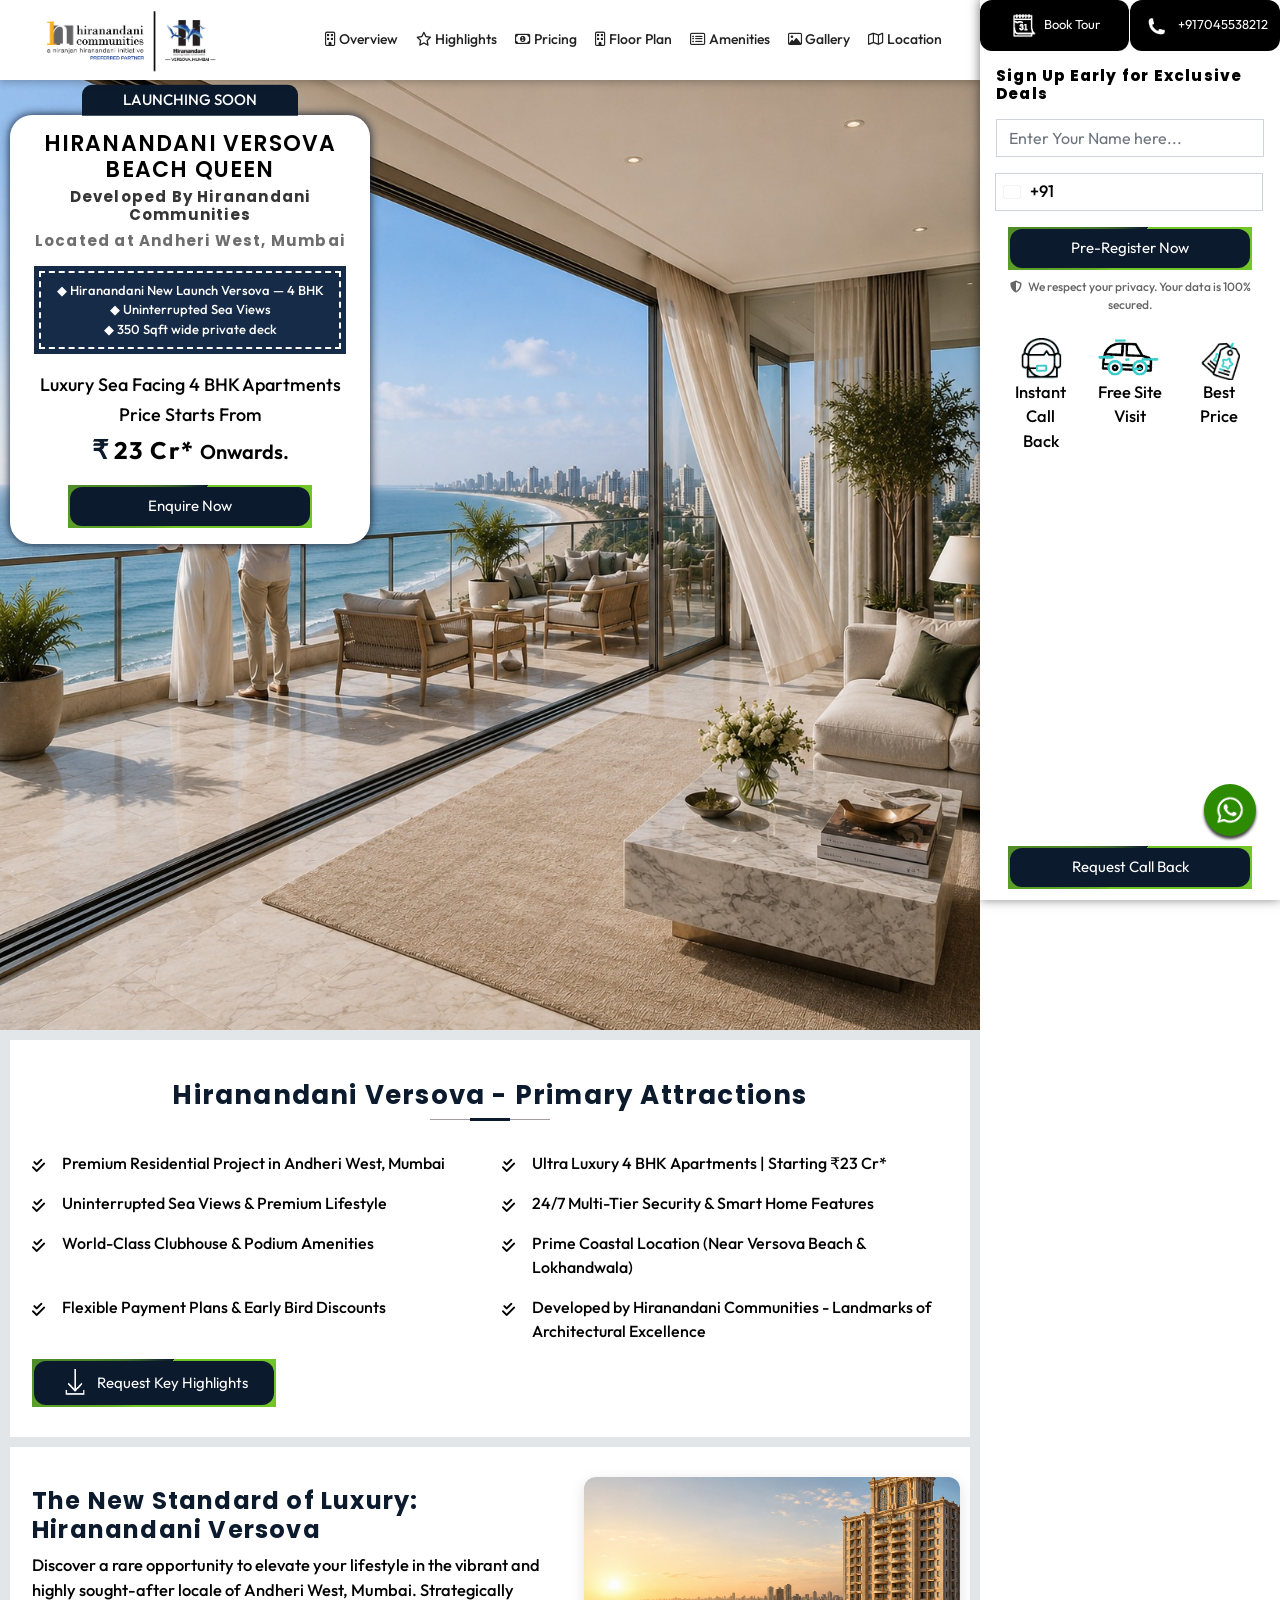
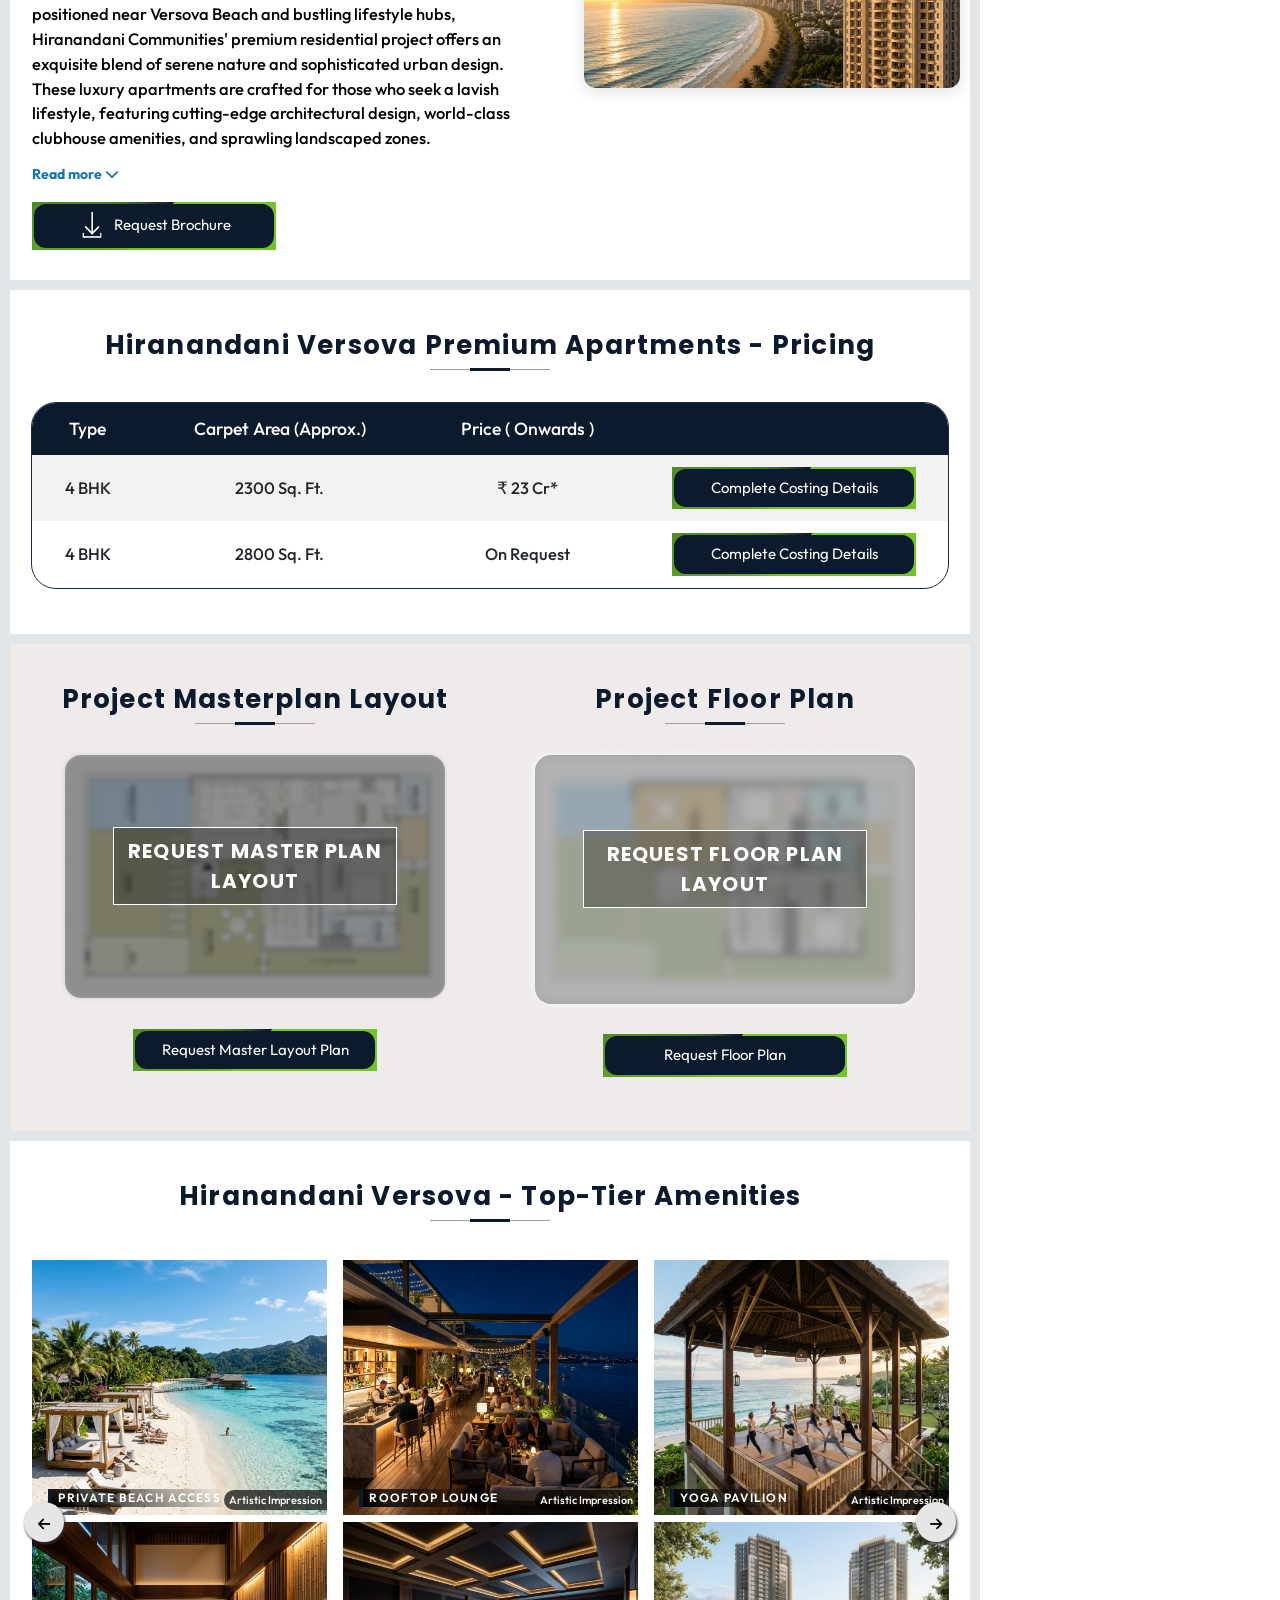
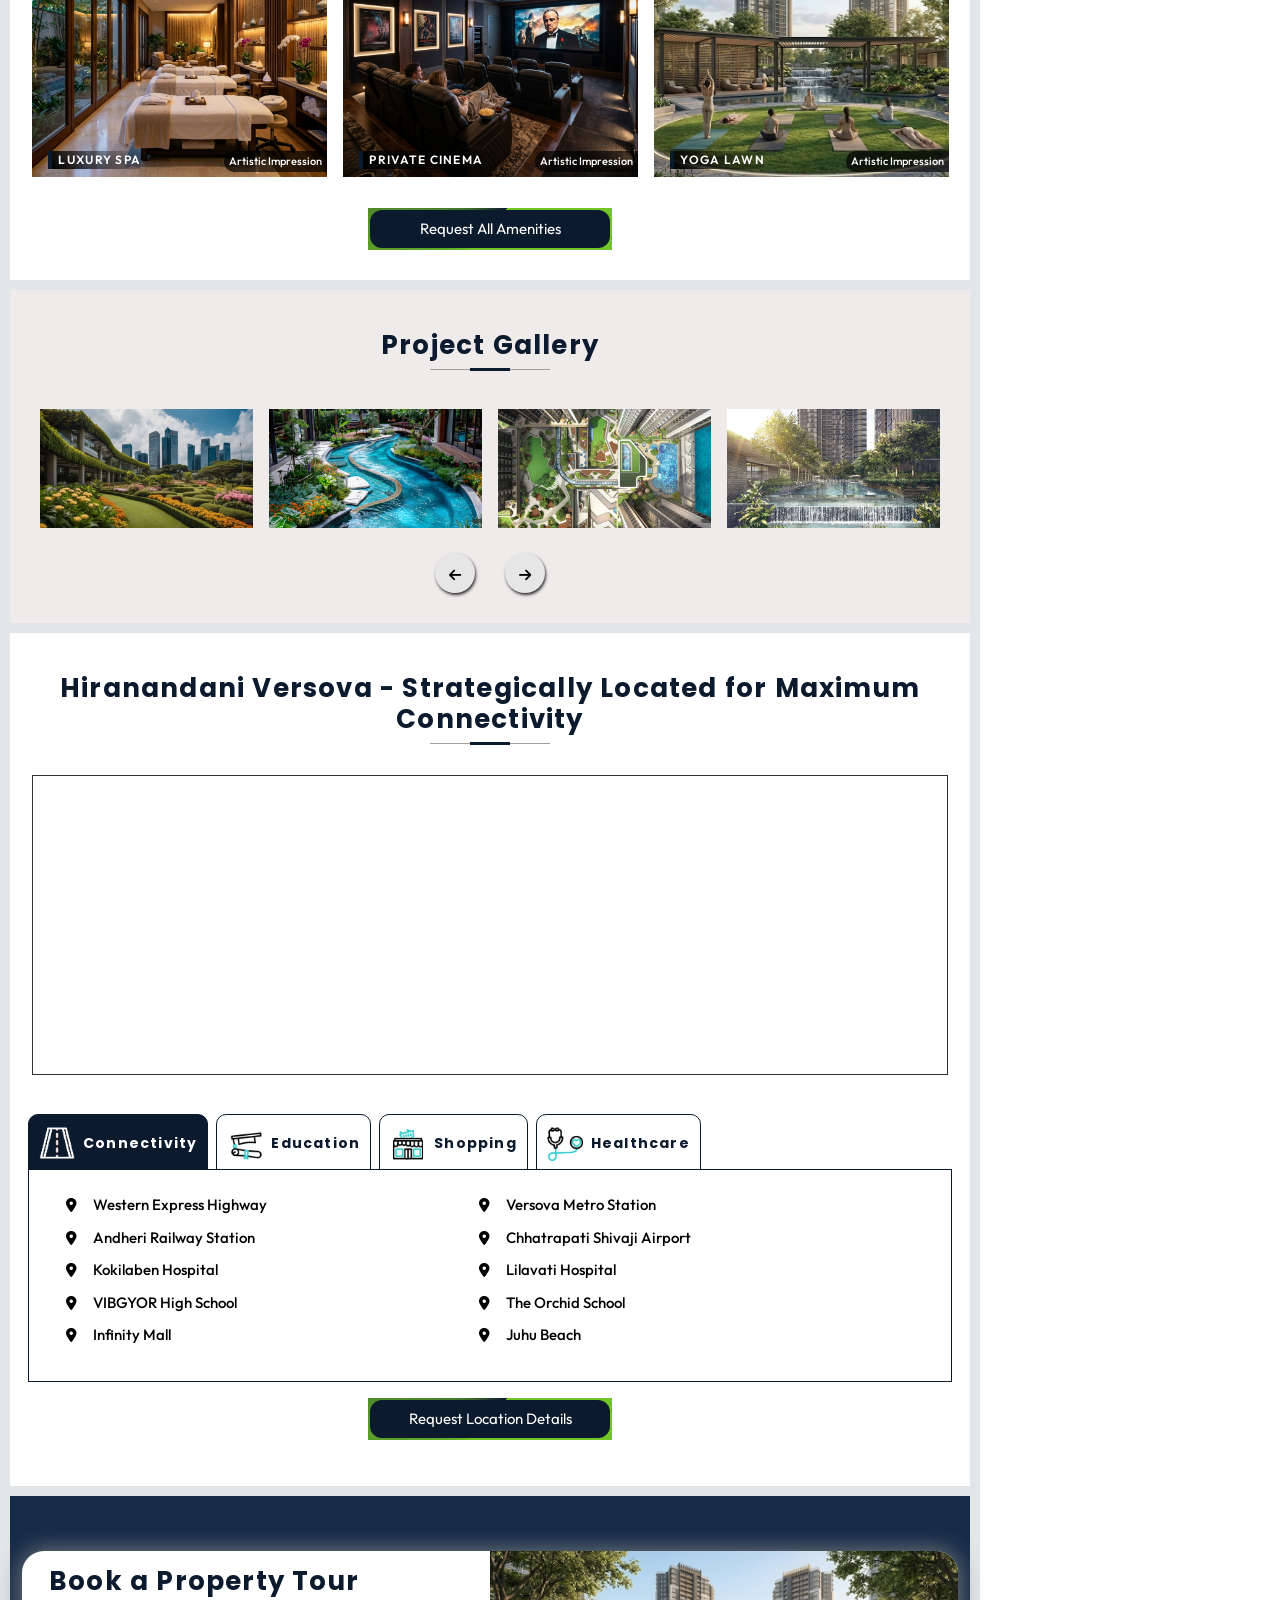
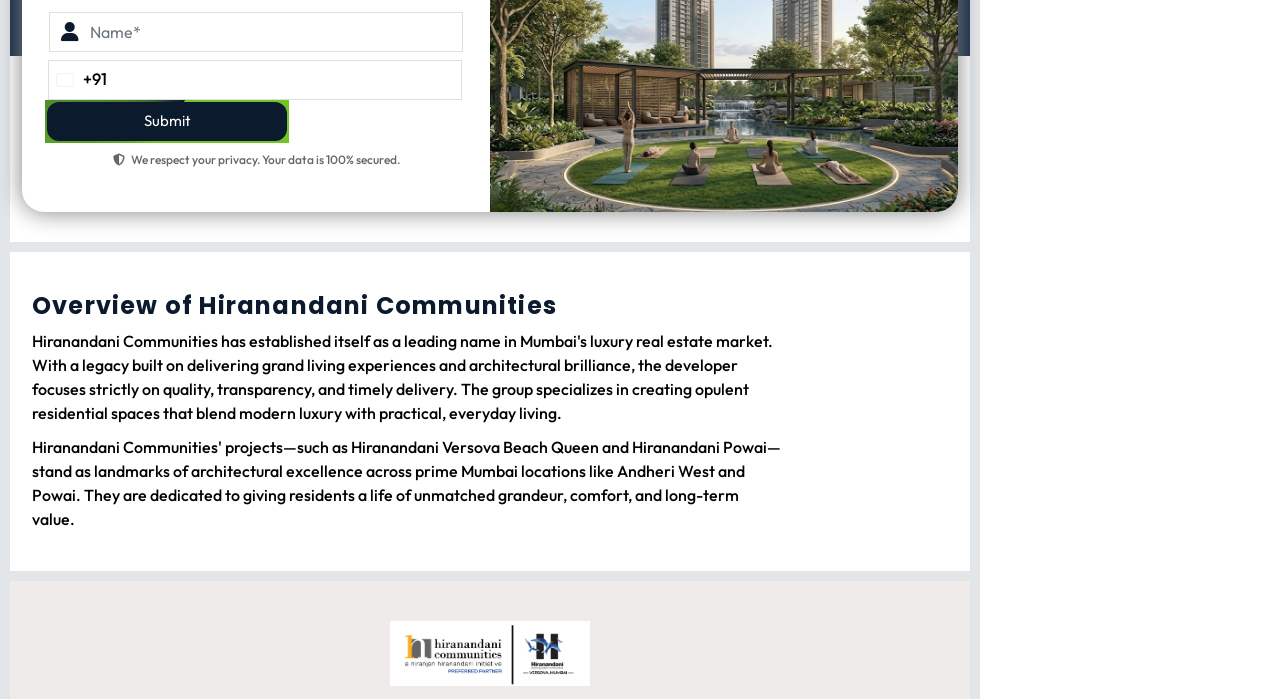
==== commit d0570cac: "Update hero section" ====
--- a/index.html
+++ b/index.html
@@ -375,34 +375,26 @@
                         </div>
                         <div class="project-details">
                             <p class="text-center mb-1 on-rera offset">LAUNCHING SOON</p>
-                            <p class="text-center mb-1 non-rera offset">Arriving Shortly</p>
                             <h1 class="text-center mb-1" style="font-weight: 600; text-transform: uppercase;">Hiranandani Versova Beach Queen</h1>
-                            <h6 class="text-center mb-2" style="color: #353535; font-size: 15px;">Developed By Hiranandani Communities
-                            </h6>
-                            <h6 class="text-center mb-2" style="font-size: 15px; color: #6e6e6e;">Located at
-                                Andheri West, Mumbai</h6>
-                            <div class="offerBox animatedtext">
+                            <h6 class="text-center mb-2" style="color: #353535; font-size: 15px;">Developed By Hiranandani Communities</h6>
+                            <h6 class="text-center mb-2" style="font-size: 15px; color: #6e6e6e;">Located at Andheri West, Mumbai</h6>
+                            
+                            <div class="offerBox animatedtext mt-3">
                                 <div class="innerBox">
-                                    <p class="mb-0">◆ Uninterrupted Sea Views & Premium Living</p>
-                                    <p class="mb-0">◆ 24/7 Multi-Tier Security & Smart Home Features</p>
-                                    <p class="mb-0">◆ World-Class Clubhouse & Podium Amenities</p>
-                                    <p class="mb-0">◆ 350 Sqft Wide Private Deck</p>
-
-                                </div>
-                            </div>
-                            <p class="offer-info-text text-center mb-0">Ultra Luxury Sea Facing 4 BHK Apartments <br> Price
-                                Starts From</p>
-                            <div class="price-text"><span class="color-imp">₹ </span><span class="price-sub-text">23
-                                    Cr*</span> <span class="price"> Onwards.</span></div>
+                                    <p class="mb-0">&#9670; Hiranandani New Launch Versova &mdash; 4 BHK</p>
+                                    <p class="mb-0">&#9670; Uninterrupted Sea Views</p>
+                                    <p class="mb-0">&#9670; 350 Sqft wide private deck</p>
+                                </div>
+                            </div>
+                            
+                            <p class="offer-info-text text-center mb-0 mt-3">Luxury Sea Facing 4 BHK Apartments <br> Price Starts From</p>
+                            
+                            <div class="price-text text-center"><span class="color-imp">&#8377; </span><span class="price-sub-text">23 Cr*</span> <span class="price"> Onwards.</span></div>
+                            
                             <button id="banner-enquiry-button" data-id="Enquiry" type="button"
-                                class="custom-btn btn btn-block mx-auto data-id-btn on-rera"
+                                class="custom-btn btn btn-block mx-auto data-id-btn on-rera mt-3"
                                 data-bs-target="#enquire-modal" data-bs-toggle="modal" data-bs-whatever="Enquire Now">
                                 <span class="enquireNowBtn">Enquire Now</span>
-                            </button>
-                            <button id="banner-enquiry-button" data-id="Enquiry" type="button"
-                                class="custom-btn btn btn-block mx-auto data-id-btn non-rera"
-                                data-bs-target="#enquire-modal" data-bs-toggle="modal" data-bs-whatever="Enquire Now">
-                                <span class="enquireNowBtn">Express Your Interest </span>
                             </button>
                         </div>
                     </div>
@@ -1434,4 +1426,4 @@
 </body>
 
 
-</html>+</html>
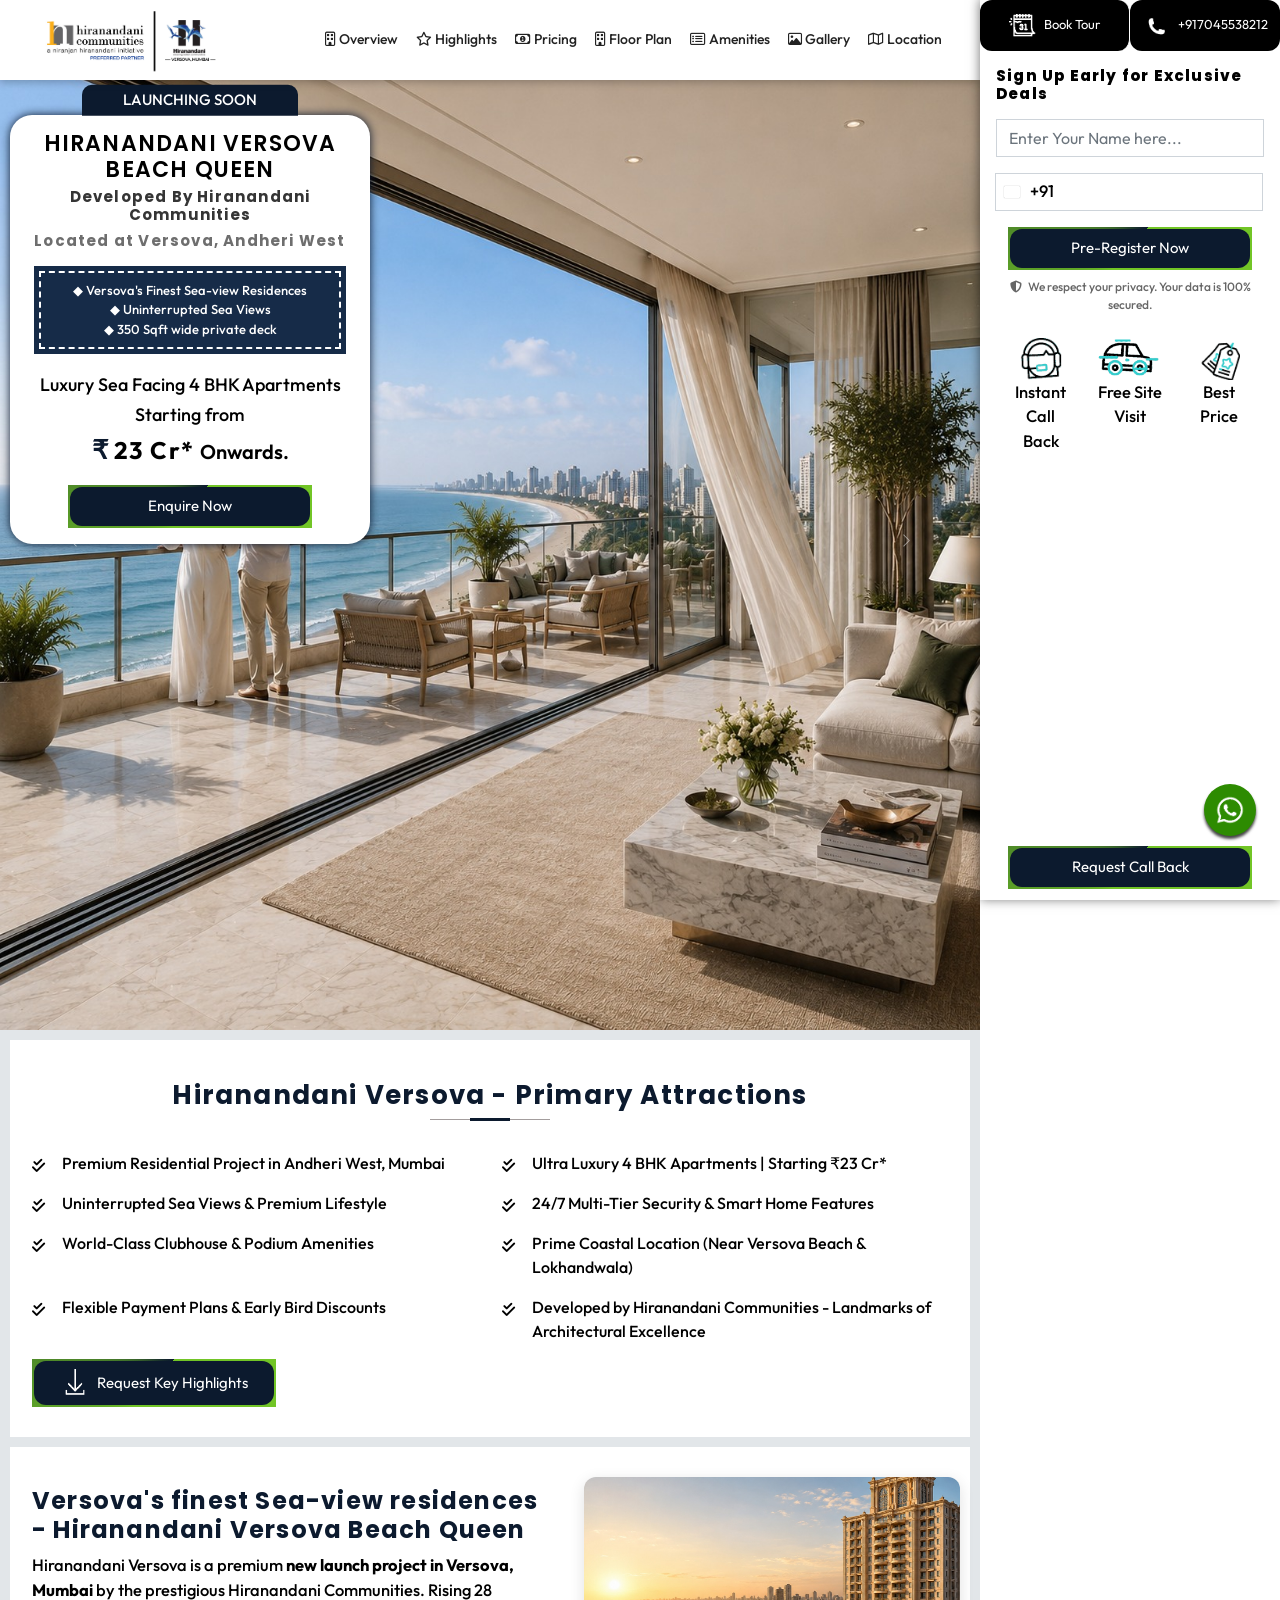
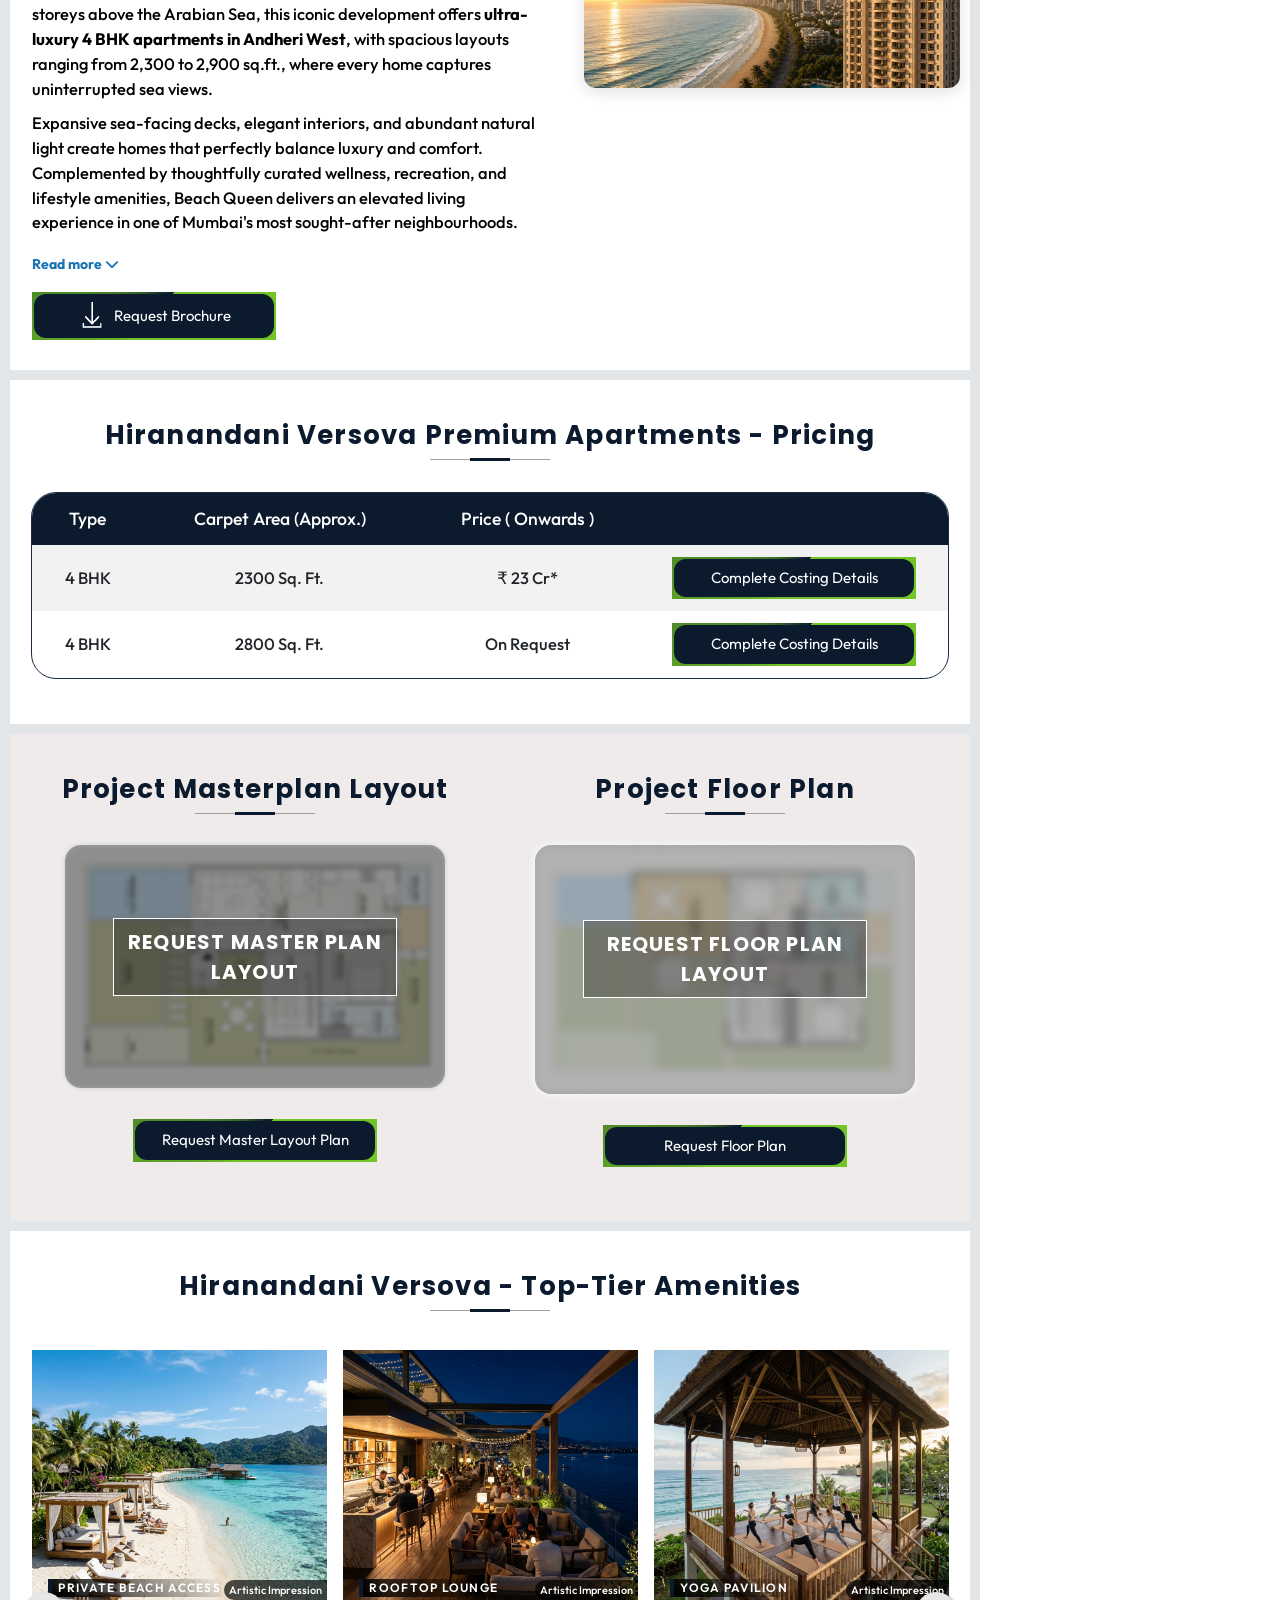
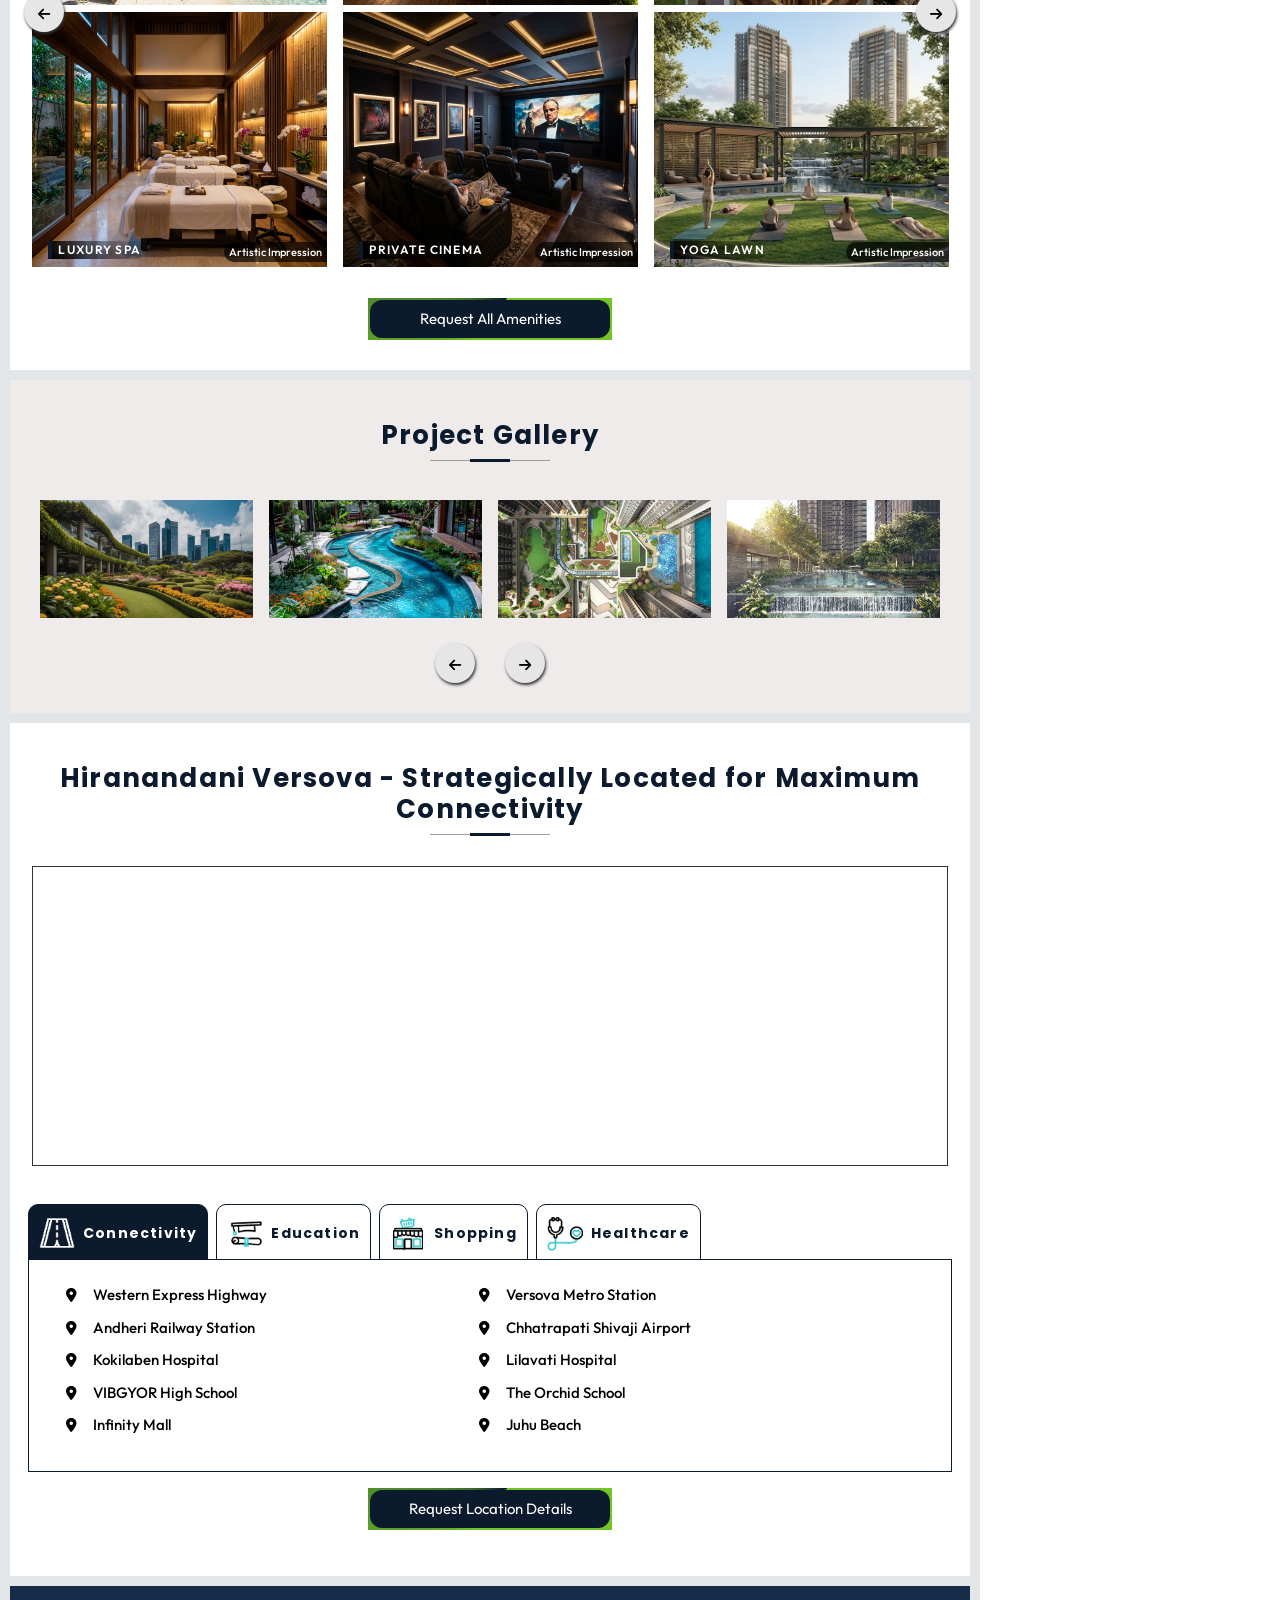
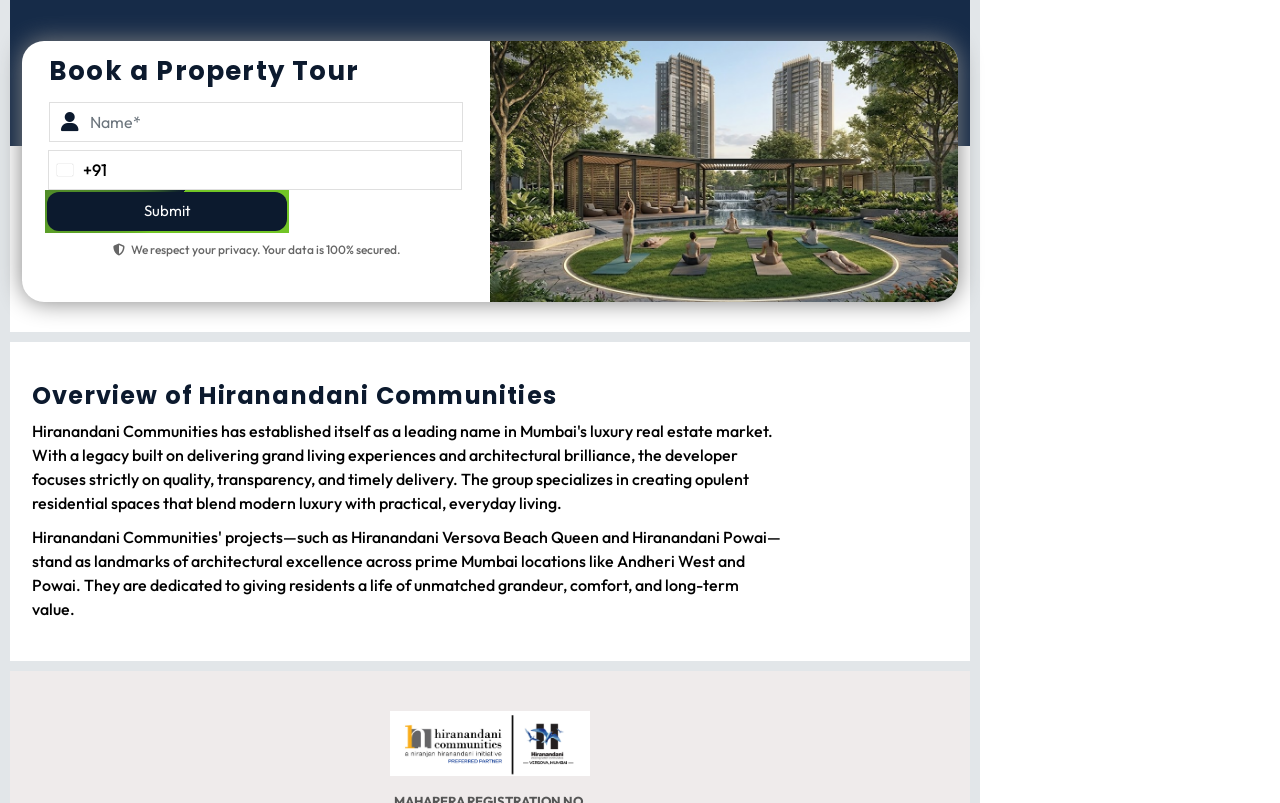
==== commit 2da5a942: "done changes" ====
--- a/index.html
+++ b/index.html
@@ -5,7 +5,7 @@
 
     <meta charset="utf-8" />
     <meta name="viewport" content="width=device-width, initial-scale=1.0, shrink-to-fit=no" />
-    <link rel="icon" href="assets/images/favicon/favicon.png" sizes="16x16" />
+    <link rel="icon" href="assets/images/logo/logo-1.png" sizes="16x16" />
     <link rel="preconnect" href="https://maps.google.com">
     <link rel="dns-prefetch" href="https://maps.google.com">
     <link rel="preload" as="image" href="assets/hiranandani-versova-hero-banner-desktop.jpeg" fetchpriority="high">
@@ -368,26 +368,43 @@
                 <section id="home">
                     <div class="container-fuild">
                         <div class="hero-single-image">
-                            <picture>
-                                <source media="(max-width: 750px)" srcset="assets/hiranandani-versova-hero-banner-mobile.jpeg" />
-                                <img class="d-block w-100" src="assets/hiranandani-versova-hero-banner-desktop.jpeg" srcset="assets/hiranandani-versova-hero-banner-desktop.jpeg" alt="Hiranandani Versova Hero Banner" fetchpriority="high" />
-                            </picture>
+                            <div id="heroCarousel" class="carousel slide" data-bs-ride="carousel" data-bs-interval="4000">
+                                <div class="carousel-inner">
+                                    <div class="carousel-item active">
+                                        <picture>
+                                            <source media="(max-width: 750px)" srcset="assets/hiranandani-versova-hero-banner-mobile.jpeg" />
+                                            <img class="d-block w-100" src="assets/hiranandani-versova-hero-banner-desktop.jpeg" srcset="assets/hiranandani-versova-hero-banner-desktop.jpeg" alt="Hiranandani Versova Hero Banner" fetchpriority="high" />
+                                        </picture>
+                                    </div>
+                                    <div class="carousel-item">
+                                        <img class="d-block w-100" src="assets/hiranandani-versova-project-overview.jpg" alt="Hiranandani Versova Project Overview" style="object-fit: cover;" />
+                                    </div>
+                                </div>
+                                <button class="carousel-control-prev" type="button" data-bs-target="#heroCarousel" data-bs-slide="prev">
+                                    <span class="carousel-control-prev-icon" aria-hidden="true"></span>
+                                    <span class="visually-hidden">Previous</span>
+                                </button>
+                                <button class="carousel-control-next" type="button" data-bs-target="#heroCarousel" data-bs-slide="next">
+                                    <span class="carousel-control-next-icon" aria-hidden="true"></span>
+                                    <span class="visually-hidden">Next</span>
+                                </button>
+                            </div>
                         </div>
                         <div class="project-details">
                             <p class="text-center mb-1 on-rera offset">LAUNCHING SOON</p>
                             <h1 class="text-center mb-1" style="font-weight: 600; text-transform: uppercase;">Hiranandani Versova Beach Queen</h1>
                             <h6 class="text-center mb-2" style="color: #353535; font-size: 15px;">Developed By Hiranandani Communities</h6>
-                            <h6 class="text-center mb-2" style="font-size: 15px; color: #6e6e6e;">Located at Andheri West, Mumbai</h6>
+                            <h6 class="text-center mb-2" style="font-size: 15px; color: #6e6e6e;">Located at Versova, Andheri West</h6>
                             
                             <div class="offerBox animatedtext mt-3">
                                 <div class="innerBox">
-                                    <p class="mb-0">&#9670; Hiranandani New Launch Versova &mdash; 4 BHK</p>
+                                    <p class="mb-0">&#9670; Versova's Finest Sea-view Residences</p>
                                     <p class="mb-0">&#9670; Uninterrupted Sea Views</p>
                                     <p class="mb-0">&#9670; 350 Sqft wide private deck</p>
                                 </div>
                             </div>
                             
-                            <p class="offer-info-text text-center mb-0 mt-3">Luxury Sea Facing 4 BHK Apartments <br> Price Starts From</p>
+                            <p class="offer-info-text text-center mb-0 mt-3">Luxury Sea Facing 4 BHK Apartments <br> Starting from</p>
                             
                             <div class="price-text text-center"><span class="color-imp">&#8377; </span><span class="price-sub-text">23 Cr*</span> <span class="price"> Onwards.</span></div>
                             
@@ -508,22 +525,16 @@
                         <div class="row">
                             <div class="col-xl-7 col-lg-7 col-sm-12">
                                 <div class="overview-data">
-                                    <h1>The New Standard of Luxury: Hiranandani Versova</h1>
+                                    <h1>Versova's finest Sea-view residences - Hiranandani Versova Beach Queen</h1>
                                     <p class="overview-info">
-                                        Discover a rare opportunity to elevate your lifestyle in the vibrant and highly
-                                        sought-after locale of Andheri West, Mumbai. Strategically positioned near Versova Beach and bustling lifestyle hubs, Hiranandani Communities' premium residential project offers an
-                                        exquisite blend of serene nature and sophisticated urban design. These luxury
-                                        apartments are crafted for those who seek a lavish lifestyle, featuring
-                                        cutting-edge architectural design, world-class clubhouse amenities, and
-                                        sprawling landscaped zones.
+                                        Hiranandani Versova is a premium <strong>new launch project in Versova, Mumbai</strong> by the prestigious Hiranandani Communities. Rising 28 storeys above the Arabian Sea, this iconic development offers <strong>ultra-luxury 4 BHK apartments in Andheri West</strong>, with spacious layouts ranging from 2,300 to 2,900 sq.ft., where every home captures uninterrupted sea views.
+                                    </p>
+                                    <p class="overview-info mb-3">
+                                        Expansive sea-facing decks, elegant interiors, and abundant natural light create homes that perfectly balance luxury and comfort. Complemented by thoughtfully curated wellness, recreation, and lifestyle amenities, Beach Queen delivers an elevated living experience in one of Mumbai's most sought-after neighbourhoods.
                                     </p>
                                     <p>
                                         <span class="moreText" data-hit="more-overview">
-                                            With seamless connectivity to Western Express Highway, Versova Metro Station, Infiniti Mall, and Lokhandwala, this project stands at the heart of Mumbai's
-                                            premier lifestyle and investment corridor. Whether you are envisioning a
-                                            luxurious family sanctuary or a high-yield real estate asset, Hiranandani Versova
-                                            provides the perfect canvas for your aspirations in one of Mumbai's most
-                                            premium neighborhoods.
+                                            If you're looking to <strong>buy a flat in Versova</strong>, sea facing apartments in Mumbai, or a premium <strong>4 BHK in Andheri West, Hiranandani Versova</strong> offers a once-in-a-generation opportunity to own a luxury home near Versova Metro where timeless design, iconic architecture, and breathtaking Arabian Sea views come together.
                                         </span>
                                         <span data-target="-overview" class="button moreBtn viewmore"
                                             style="color: #1773b5;">Read more <i class="fa fa-chevron-down"></i></span>
@@ -1039,19 +1050,7 @@
                                 style="font-size: 14px; font-weight: 600; color: #0066cc; text-decoration: none;">maharera.mahaonline.gov.in</a>
                         </div>
                         <p id="disclaimer">
-                            © Disclaimer : The information provided on this website is for informational purposes only
-                            and does not constitute professional advice, an offer to sell or lease any property, or a
-                            solicitation to buy or lease any property. This site is managed by a RERA registered Real
-                            Estate Agent Firm Namely Lokesh Amlani (Registered Agent Firm bearing RERA no.
-                            A52100029685). While we strive to provide accurate and up-to-date information, we cannot
-                            guarantee its completeness, accuracy, or reliability. pricing is subject to change and
-                            property availability cannot be guaranteed. Images are for representational purposes only
-                            and may not reflect the actual properties. We may share your data with Real Estate
-                            Regulatory Authority (RERA) registered Developers for further processing as necessary.
-                            Additionally, we may send updates and information to the mobile number or email address
-                            registered with us. All rights reserved. You should always conduct your own independent
-                            research and due diligence before making any decisions based on the information presented
-                            here.
+                            *Disclaimer: The information provided on this website is for informational purposes only and does not constitute professional advice, an offer to sell or lease any property, or a solicitation to buy or lease any property. This site is managed by a RERA registered Real Estate Agent Firm Namely Bricksbazar Realty LLP (Registered Agent Firm bearing RERA no. A51800029418). Project RERA number: Coming Soon. While we strive to provide accurate and up-to-date information, we cannot guarantee its completeness, accuracy, or reliability. pricing is subject to change and property availability cannot be guaranteed. Images are for representational purposes only and may not reflect the actual properties. We may share your data with Real Estate Regulatory Authority (RERA) registered Developers for further processing as necessary. Additionally, we may send updates and information to the mobile number or email address registered with us. All rights reserved. You should always conduct your own independent research and due diligence before making any decisions based on the information presented here.
                         </p>
                         <p class="text-center mb-0 pb-3">
                             <a href="Privacy-Policy.html" target="_blank"
@@ -1073,7 +1072,7 @@
                             project name. No sales
                             or purchases are being facilitated for this pending project.
                             <span id="additional-content" class="moredisclaimerText" data-hit="more-overview">
-                                This site is managed by Lokesh Amlani, a RERA authorized real estate agent.
+                                This site is managed by Bricksbazar Realty LLP, a RERA authorized real estate agent.
                                 The images displayed are for illustrative purposes and may not represent the actual
                                 properties. Additionally, your
                                 data may be shared with RERA-registered Developers to gauge interest and for polling
